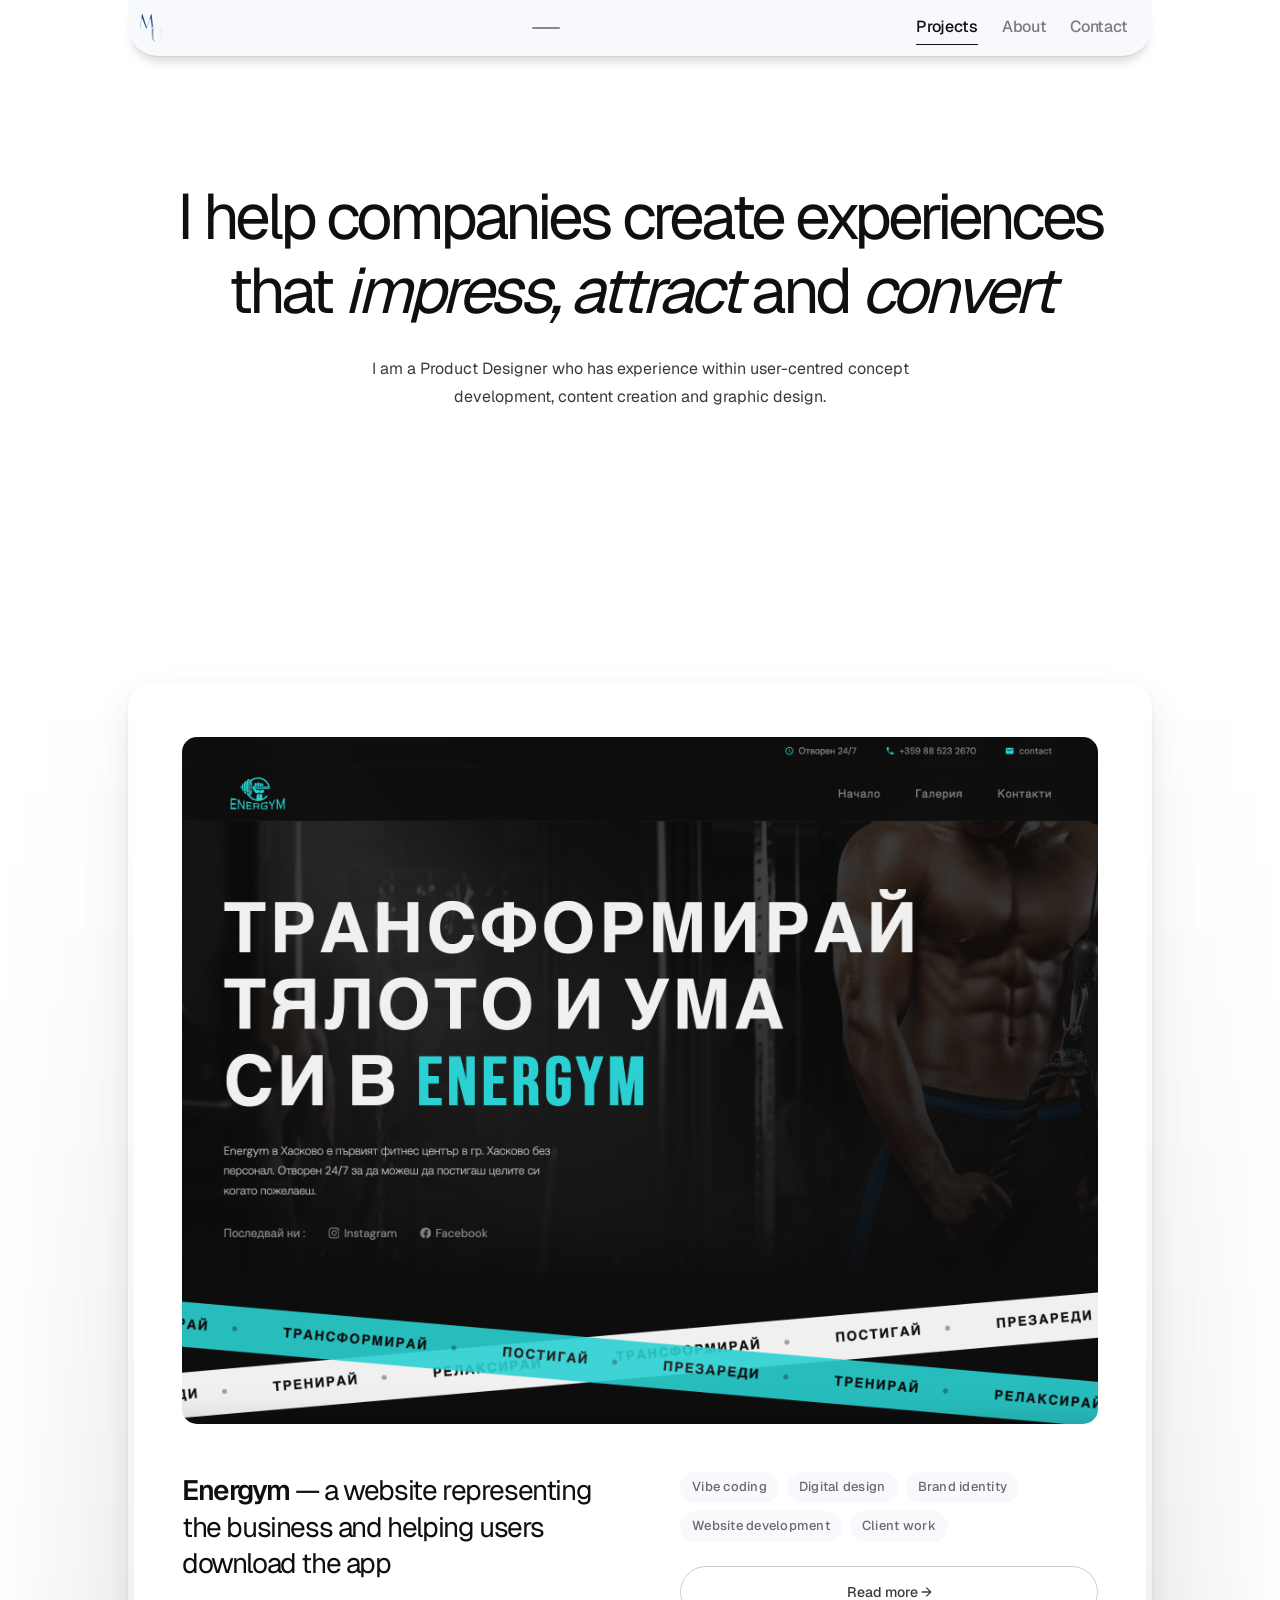
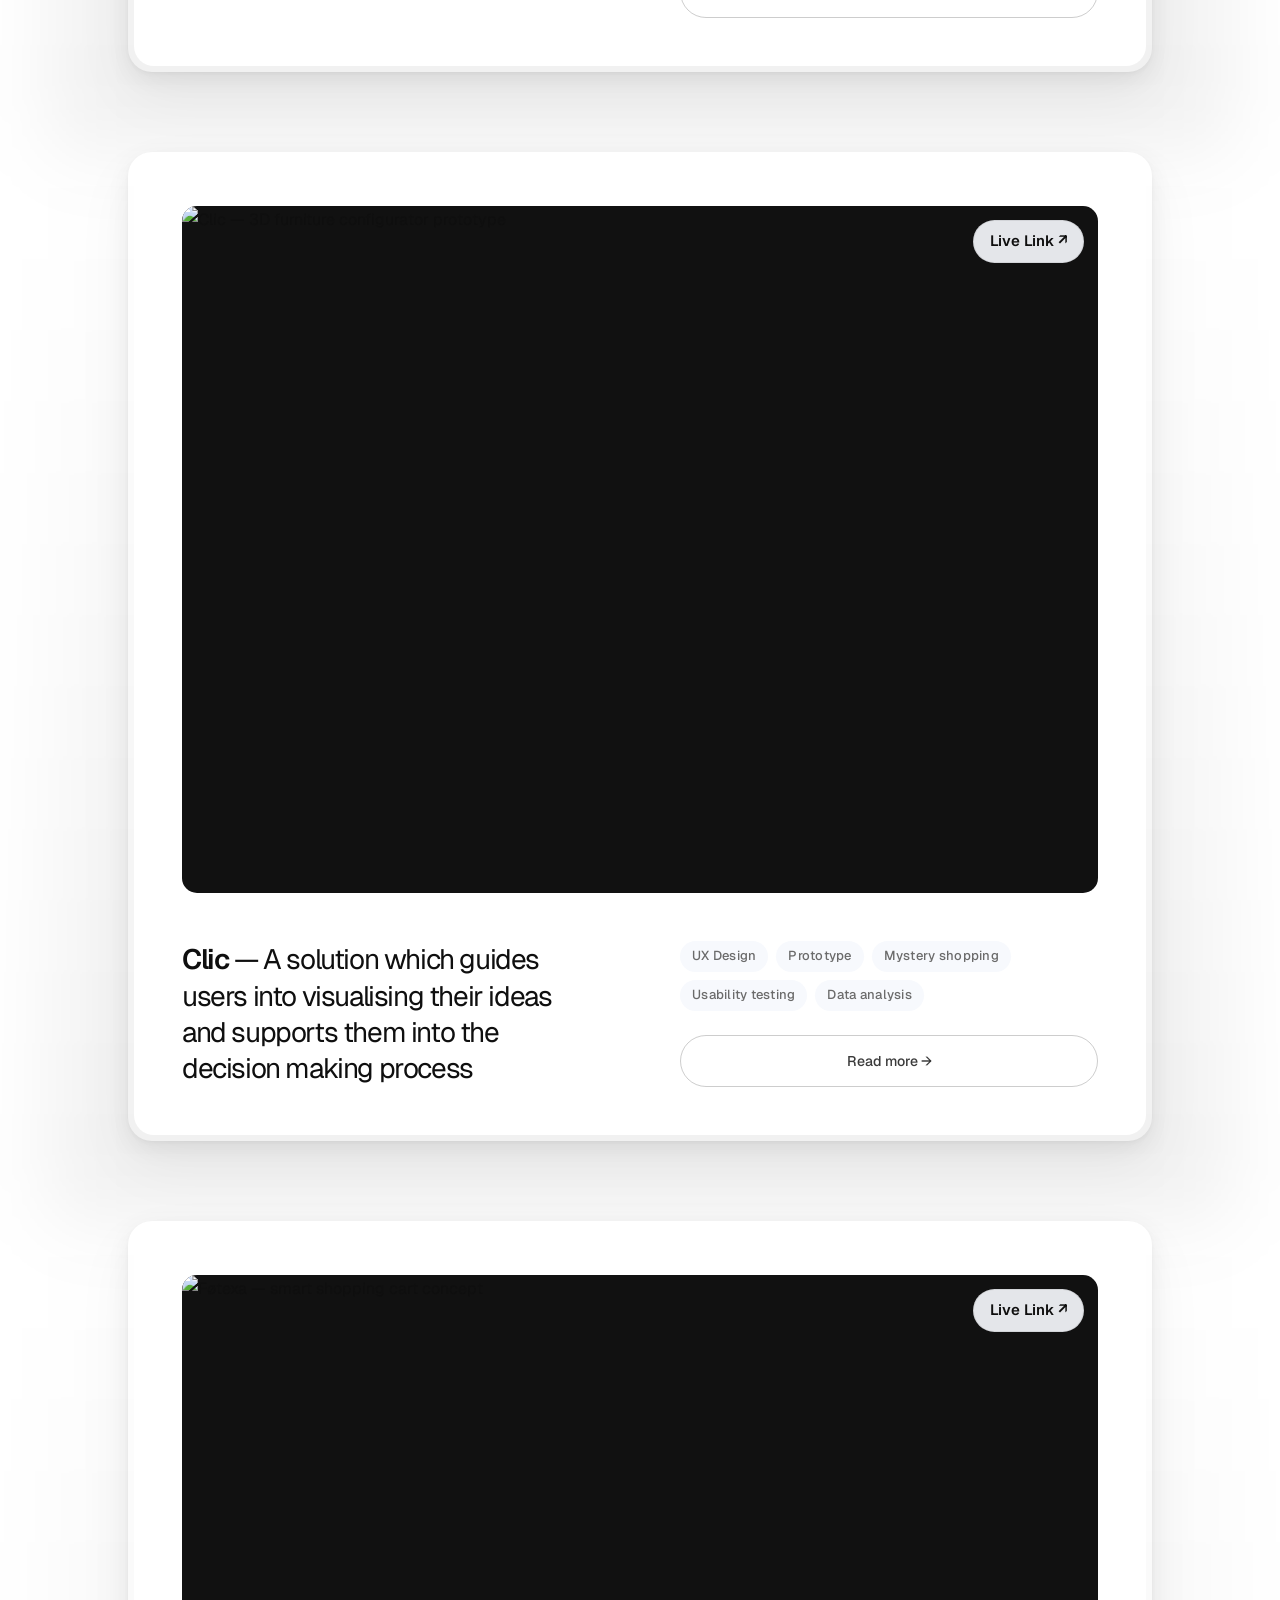
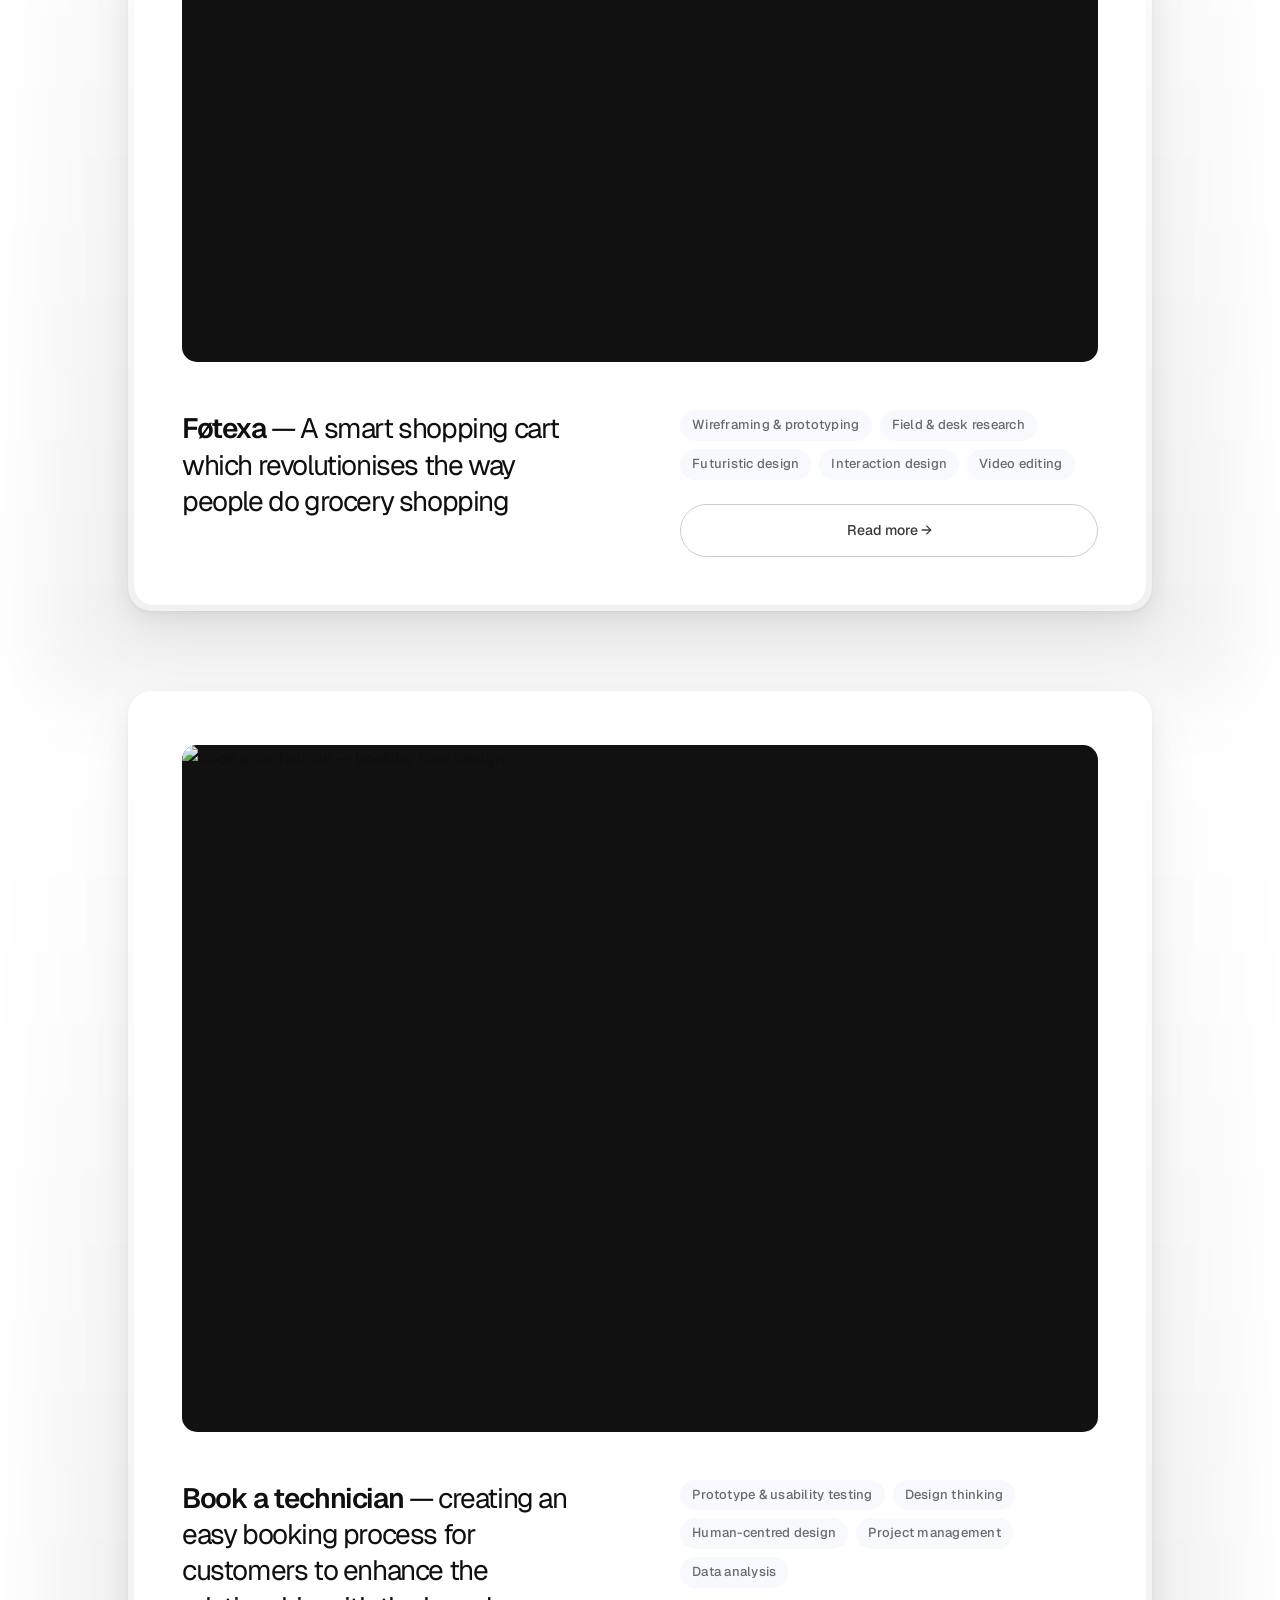
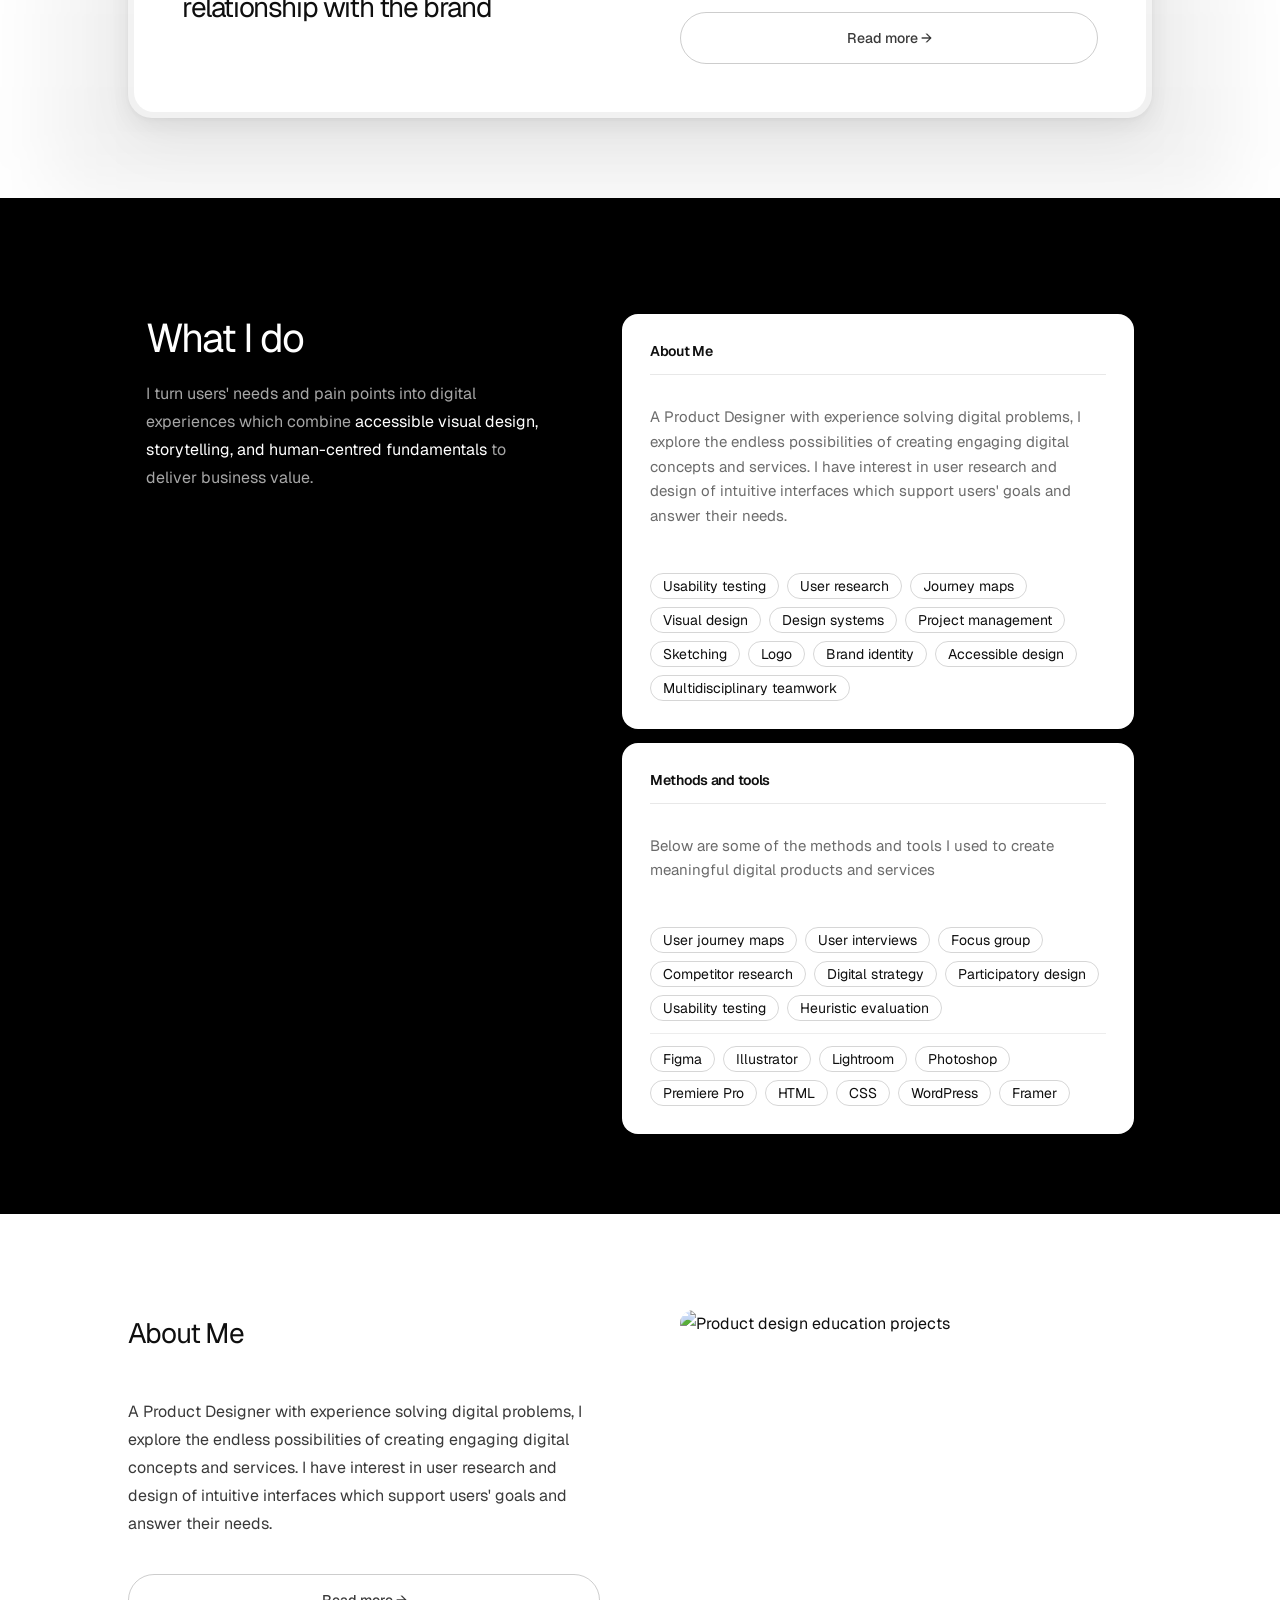
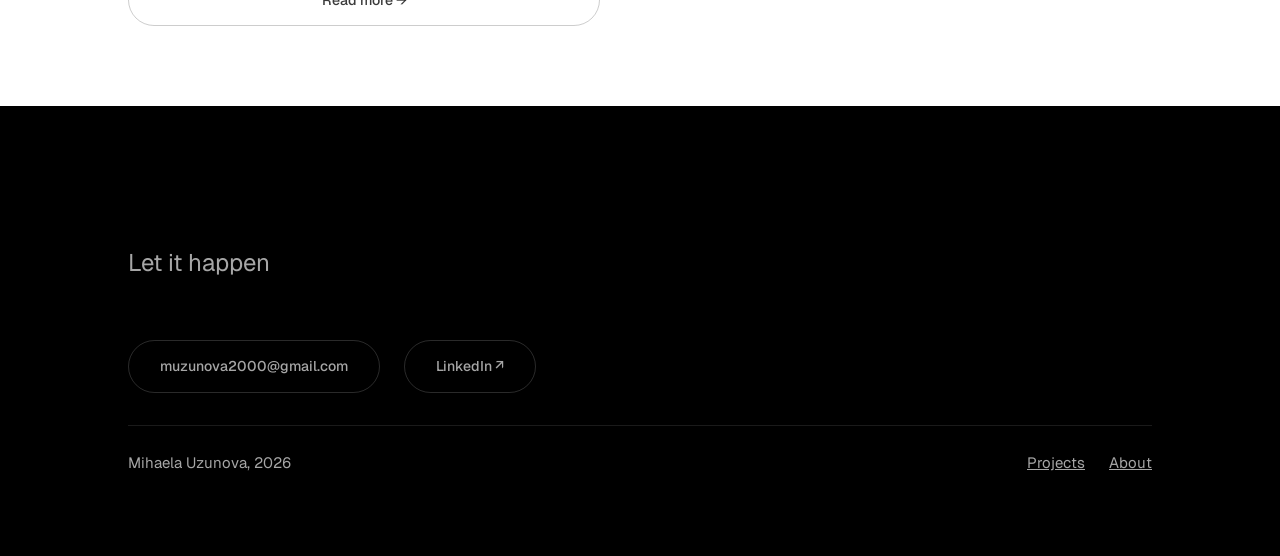
==== index.html @ 3c1d0d75 "section" ====
<!DOCTYPE html>
<html lang="en">
<head>
  <meta charset="UTF-8">
  <meta name="viewport" content="width=device-width, initial-scale=1.0">
  <title>Mihaela Uzunova — Portfolio with a collection of selected work</title>
  <meta name="description" content="Product Designer specialising in user-centred experiences, content creation and graphic design.">
  <link rel="preconnect" href="https://fonts.googleapis.com">
  <link href="https://fonts.googleapis.com/css2?family=Geist:wght@300;400;500;600;700&display=swap" rel="stylesheet">
  <link rel="stylesheet" href="style.css">
</head>
<body>

<!-- ══ NAVIGATION ══════════════════════════════════════════════════
     Structure: Logo | [Center: expanding scroll line] | Links
     The .nav__scroll-line width is driven by scroll position in main.js.
     Corner tabs (.nav__tab) replicate Framer's masked shadow shapes.
 ══════════════════════════════════════════════════════════════ -->
<div class="nav" role="navigation" aria-label="Main navigation">
  <div class="nav__pill">

    <!-- Logo — black circle with MU mark -->
    <a href="index.html" class="nav__logo" aria-label="Mihaela Uzunova — go to homepage">
      <img src="icons/Logo-MU.svg" alt="Mihaela Uzunova" height="32" width="auto">
    </a>

    <!-- Centre — expanding scroll progress line -->
    <div class="nav__center" aria-hidden="true">
      <div class="nav__scroll-line"></div>
    </div>

    <!-- Desktop links -->
    <nav class="nav__links" aria-label="Page links">
      <a href="index.html" class="nav__link nav__link--active">Projects</a>
      <a href="about.html" class="nav__link">About</a>
      <a href="#footer" class="nav__link">Contact</a>
    </nav>

    <!-- Hamburger (mobile only) -->
    <button class="nav__ham" id="navHam"
            aria-label="Toggle navigation" aria-expanded="false" aria-controls="navDrawer">
      <span class="nav__ham-line"></span>
      <span class="nav__ham-line"></span>
      <span class="nav__ham-line"></span>
    </button>

    <!-- Corner tab decorations (extend pill shadow outward) -->
    <div class="nav__tab nav__tab--left"  aria-hidden="true"></div>
    <div class="nav__tab nav__tab--right" aria-hidden="true"></div>

  </div>
</div>

<!-- Mobile navigation drawer -->
<div class="nav__drawer" id="navDrawer" role="menu" aria-label="Mobile navigation">
  <a href="index.html" class="nav__drawer-link nav__drawer-link--active" role="menuitem">Projects</a>
  <a href="about.html" class="nav__drawer-link" role="menuitem">About</a>
  <a href="#footer" class="nav__drawer-link" role="menuitem">Contact</a>

</div>

<!-- ══ PAGE ════════════════════════════════════════════════ -->
<main class="page">

  <!-- ── HERO ────────────────────────────────────────────── -->
  <section class="panel panel" aria-label="Hero">
    <div class="panel__inner hero">

      <div class="hero__text-group">
        <!-- H1: each word is .hero__word for stagger animation -->
        <h1 class="hero__heading" aria-label="I help companies create experiences that impress, attract and convert">
          <span class="hero__word">I</span>&#32;<span class="hero__word">help</span>&#32;<span class="hero__word">companies</span>&#32;<span class="hero__word">create</span>&#32;<span class="hero__word">experiences</span>&#32;<span class="hero__word">that</span>&#32;<span class="hero__word"><em>impress,</em></span>&#32;<span class="hero__word"><em>attract</em></span>&#32;<span class="hero__word">and</span>&#32;<span class="hero__word"><em>convert</em></span>
        </h1>
        <p class="hero__subheading">
          I am a Product Designer who has experience within user-centred concept development, content creation and graphic design.
        </p>
      </div>
    </div>
  </section>

  <!-- ── PROJECTS PANEL ───────────────────────────────────── -->
  <!-- White section rounding at bottom, padded 120px sides + 180px bottom -->
  <section class="panel panel--round-bottom projects-panel" aria-label="Selected Work">
  <div class="panel__inner">
        <div class="projects-title">
        <span class="project-entry__eyebrow">— Related projects</span>
        </div>

   <!-- ── PROJECT CARD: Energym ─────────────────── -->
      <div class="project-entry reveal" style="--reveal-delay: 160ms">

        <div class="project-card">
          <div class="project-card__shadow" aria-hidden="true"></div>
          <div class="project-card__inner">

            <div class="project-card__image-wrap">
              <a href="project-energym.html" class="project-card__image-link" aria-label="View Energym case study">
                <img class="project-card__image"
                     src="photos/Energym-hero-image.png"
                     data-fallback="photos/Energym-hero-image"
                     alt="Energym — experimental design project"
                     loading="lazy">
              </a>
            </div>

            <div class="project-card__info">
              <div class="project-card__title-col">
                <h2 class="project-card__title">
                  <strong>Energym</strong> — a website representing the business and helping users download the app
                </h2>
              </div>

              <div class="project-card__meta-col">
              <div class="info-card-tags">
                <span class="info-tag">Vibe coding</span>
                <span class="info-tag">Digital design</span>
                <span class="info-tag">Brand identity</span>
                <span class="info-tag">Website development</span>
                <span class="info-tag">Client work</span>
              </div>
                <a href="project-energym.html" class="btn btn--outline-dark" style="margin-top: 8px;">Read more →</a>
              </div>
            </div>

          </div>
        </div>
      </div><!-- /.project-entry Energym -->
          

      <!-- ── PROJECT CARD: CLIC ───────────────────────────── -->
      <div class="project-entry reveal" style="--reveal-delay: 160ms">

        <div class="project-card">
          <div class="project-card__shadow" aria-hidden="true"></div>
          <div class="project-card__inner">

            <!-- Full-width 4:3 image -->
            <div class="project-card__image-wrap">
              <a href="project-clic.html" class="project-card__image-link" aria-label="View Clic case study">
                <img class="project-card__image"
                     src="assets/images/project-clic-thumb.svg"
                     data-fallback="https://framerusercontent.com/images/dTWqrLY4Br1bdxAOUjs8K1aw.png"
                     alt="Clic — 3D furniture configurator prototype"
                     loading="lazy">
              </a>
              <a class="project-card__live-badge"
                 href="https://www.figma.com/proto/n9FEQ5w3UHpovMJNzANUa2/CLIC---project-2?node-id=383-9312&scaling=contain&page-id=0%3A1&starting-point-node-id=383%3A9312"
                 target="_blank" rel="noopener noreferrer"
                 aria-label="Live prototype link (opens in new tab)">
                Live Link ↗
              </a>
            </div>

            <!-- Info row: sticky title left, meta right -->
          <div class="project-card__info">
              <div class="project-card__title-col">
                <h2 class="project-card__title">
                  <strong>Clic</strong> — A solution which guides users into visualising their ideas and supports them into the decision making process
                </h2>
              </div>
            <div class="project-card__meta-col">
              <div class="info-card-tags">
                <span class="info-tag">UX Design</span>
                <span class="info-tag">Prototype</span>
                <span class="info-tag">Mystery shopping</span>
                <span class="info-tag">Usability testing</span>
                <span class="info-tag">Data analysis</span>
              </div>
                <a href="project-clic.html" class="btn btn--outline-dark" style="margin-top: 8px;">Read more →</a>
            </div>
          </div>

          </div><!-- /.project-card__inner -->
        </div><!-- /.project-card -->
      </div><!-- /.project-entry Clic -->

      <!-- ── PROJECT CARD: FØTEXA ──────────────────────────── -->
      <div class="project-entry reveal" style="--reveal-delay: 80ms">

        <div class="project-card">
          <div class="project-card__shadow" aria-hidden="true"></div>
          <div class="project-card__inner">

            <div class="project-card__image-wrap">
              <a href="project-futureux.html" class="project-card__image-link" aria-label="View Føtexa case study">
                <img class="project-card__image"
                     src="assets/images/project-fotexa-thumb.svg"
                     data-fallback="https://framerusercontent.com/images/kbbkXfD233alHyseom8bFwj7PB0.png"
                     alt="Føtexa — smart shopping cart concept"
                     loading="lazy">
              </a>
              <a class="project-card__live-badge"
                 href="https://www.figma.com/proto/Sz2V5uYvwkzyIENmwireK7/Grundfos?node-id=225%3A9245&scaling=scale-down&starting-point-node-id=225%3A9245"
                 target="_blank" rel="noopener noreferrer">
                Live Link ↗
              </a>
            </div>

            <div class="project-card__info">
              <div class="project-card__title-col">
                <h2 class="project-card__title">
                  <strong>Føtexa</strong> — A smart shopping cart which revolutionises the way people do grocery shopping
                </h2>
              </div>
            <div class="project-card__meta-col">
              <div class="info-card-tags">
                <span class="info-tag">Wireframing & prototyping</span>
                <span class="info-tag">Field & desk research</span>
                <span class="info-tag">Futuristic design</span>
                <span class="info-tag">Interaction design</span>
                <span class="info-tag">Video editing</span>
              </div>
                <a href="project-futureux.html" class="btn btn--outline-dark" style="margin-top: 8px;">Read more →</a>
            </div>
            </div>

              </div>
           </div>
        </div> <!-- /.project-entry Føtexa -->

      <!-- ── PROJECT CARD: BOOK A TECHNICIAN ───────────────── -->
      <div class="project-entry reveal" style="--reveal-delay: 120ms">

        <div class="project-card">
          <div class="project-card__shadow" aria-hidden="true"></div>
          <div class="project-card__inner">

            <div class="project-card__image-wrap">
              <a href="project-book-technician.html" class="project-card__image-link" aria-label="View Book a Technician case study">
                <img class="project-card__image"
                     src="assets/images/project-book-technician-thumb.svg"
                     data-fallback="https://framerusercontent.com/images/NDYQ9pjAjBEgIitewU9suz3Yts.png"
                     alt="Book a Technician — booking flow design"
                     loading="lazy">
              </a>
            </div>

            <div class="project-card__info">
              <div class="project-card__title-col">
                <h2 class="project-card__title">
                  <strong>Book a technician</strong> — creating an easy booking process for customers to enhance the relationship with the brand
                </h2>
              </div>
             <div class="project-card__meta-col">
              <div class="info-card-tags">
                <span class="info-tag">Prototype & usability testing</span>
                <span class="info-tag">Design thinking</span>
                <span class="info-tag">Human-centred design</span>
                <span class="info-tag">Project management</span>
                <span class="info-tag">Data analysis</span>
              </div>
                <a href="project-grundfos.html" class="btn btn--outline-dark" style="margin-top: 8px;">Read more →</a>
              </div>
            </div>

            </div>
          </div>
        </div><!-- /.project-entry Book a Technician -->
      </div>
    </div>

    </div><!-- /.panel__inner -->
  </section><!-- /.projects-panel -->


  <!-- ── GAP ──────────────────────────────────────────────── -->

  <div class="panel-gap" aria-hidden="true"></div>

<!-- ── WHAT I DO ─────────────────────────────────────────────────── -->
<section class="what-i-do reveal" id="services" aria-label="What I do — skills, methods and tools">
    <div class="what-i-do__cta">
      <!-- Main heading — H2, white -->
      <h2 class="what-i-do__cta-heading">
        What I do
      </h2>

      <!-- Supporting paragraph -->
      <div class="what-i-do__cta-body">
        <p>I turn users' needs and pain points into digital experiences which combine <span style ="color:white;">accessible visual design, storytelling, and human-centred fundamentals</span> to deliver business value.</p>
      </div>

    </div>


    <!-- ═══════════════════════════════════
         RIGHT — two stacked white cards
    ════════════════════════════════════ -->
    <div class="what-i-do__cards">

      <!-- ─── Card 1: About Me + skill tags ─────────────────── -->
      <section class="what-i-do__card" aria-label="About Me and skills">

        <!-- Header: title + divider -->
        <div class="what-i-do__card-header">
          <h3 class="what-i-do__card-title">About Me</h3>
          <hr class="what-i-do__card-divider">
        </div>

        <!-- Body text -->
        <p class="what-i-do__card-body">
          A Product Designer with experience solving digital problems,
          I explore the endless possibilities of creating engaging
          digital concepts and services. I have interest in user
          research and design of intuitive interfaces which support
          users' goals and answer their needs.
        </p>

        <!-- Skill tags — one per item, wrap naturally -->
      <div class="what-i-do__tag-group" aria-label="Skills">
          <span class="what-i-do__tag">Usability testing</span>
          <span class="what-i-do__tag">User research</span>
          <span class="what-i-do__tag">Journey maps</span>
          <span class="what-i-do__tag">Visual design</span>
          <span class="what-i-do__tag">Design systems</span>
          <span class="what-i-do__tag">Project management</span>
          <span class="what-i-do__tag">Sketching</span>
          <span class="what-i-do__tag">Logo</span>
          <span class="what-i-do__tag">Brand identity</span>
          <span class="what-i-do__tag">Accessible design</span>
          <span class="what-i-do__tag">Multidisciplinary teamwork</span>
        </div>

      </section>

      
      <section class="what-i-do__card" aria-label="Methods and tools">
        <!-- Header: title + divider -->
        <div class="what-i-do__card-header">
          <h3 class="what-i-do__card-title">Methods and tools</h3>
          <hr class="what-i-do__card-divider">
        </div>

        <!-- Body text -->
        <p class="what-i-do__card-body">
          Below are some of the methods and tools I used to create
          meaningful digital products and services
        </p>

        <!-- Method tags -->
        <div class="what-i-do__tag-group" aria-label="Methods">
          <span class="what-i-do__tag">User journey maps</span>
          <span class="what-i-do__tag">User interviews</span>
          <span class="what-i-do__tag">Focus group</span>
          <span class="what-i-do__tag">Competitor research</span>
          <span class="what-i-do__tag">Digital strategy</span>
          <span class="what-i-do__tag">Participatory design</span>
          <span class="what-i-do__tag">Usability testing</span>
          <span class="what-i-do__tag">Heuristic evaluation</span>
        </div>


        <!-- Tool tags — separated visually by a small gap -->
        <div class="what-i-do__tag-group" aria-label="Tools"
             style="margin-top: 12px; padding-top: 12px;
                    border-top: 1px solid rgba(0,0,0,.07);">
          
          <span class="what-i-do__tag">Figma</span>
          <span class="what-i-do__tag">Illustrator</span>
          <span class="what-i-do__tag">Lightroom</span>
          <span class="what-i-do__tag">Photoshop</span>
          <span class="what-i-do__tag">Premiere Pro</span>
          <span class="what-i-do__tag">HTML</span>
          <span class="what-i-do__tag">CSS</span>
          <span class="what-i-do__tag">WordPress</span>
          <span class="what-i-do__tag">Framer</span>

      </div>
      </section><!-- /.what-i-do__card Methods -->

    </div><!-- /.what-i-do__cards -->
    
</section><!-- /.what-i-do -->
  
<div class="panel-gap-white" aria-hidden="true"></div>

<!-- ── ABOUT TEASER PANEL ───────────────────────────────── -->
  <section class="panel panel--round-all content-panel reveal" aria-label="About teaser">
    <div class="panel__inner">
      <div class="two-col">
        <div class="two-col__sticky">
          <h2 class="text-h3">About Me</h2>
          <p class="text-body" style="margin-top: 12px;">
            A Product Designer with experience solving digital problems, I explore the endless possibilities of creating engaging digital concepts and services. I have interest in user research and design of intuitive interfaces which support users' goals and answer their needs.
          </p>
          <a href="about.html" class="btn btn--outline-dark" style="margin-top: 8px;">Read more →</a>
        </div>
        <div class="two-col__scroll">
          <img src="assets/images/about-education-projects.svg"
               data-fallback="https://framerusercontent.com/images/8AeSG3EFLdiTEGOoKFUkaVAniys.png"
               alt="Product design education projects"
               loading="lazy"
               style="width:100%;border-radius:14px;">
        </div>
      </div>
    </div>
  </section>

  <!-- ── GAP ──────────────────────────────────────────────── -->
  <div class="panel-gap" aria-hidden="true"></div>


  <!-- ── FOOTER ───────────────────────────────────────────── -->
 <footer class="footer" aria-label="Footer" id="footer">
    <div class="footer__inner reveal">
      <div class="footer-mail">
        <p class="footer__cta-label">Let it happen</p>
      </div>
      <div class="footer__secondary-links">
        <a href="mailto:muzunova2000@gmail.com" class="btn btn--outline-">muzunova2000@gmail.com</a>
        <a href="https://www.linkedin.com/in/mihaela-uzunova" target="_blank" rel="noopener noreferrer" class="btn btn--outline-dark">LinkedIn ↗</a>
      </div>
      <div class="footer__bottom">
        <span class="footer__copyright">Mihaela Uzunova, 2026</span>
        <nav class="footer__nav" aria-label="Footer navigation">
          <a href="index.html" class="footer__nav-link">Projects</a>
          <a href="about.html" class="footer__nav-link">About</a>
        </nav>
      </div>
    </div>
  </footer>

</main>

<script src="main.js"></script>
</body>
</html>
---- style.css ----
/* ================================================================
   PORTFOLIO — style.css
   Mihaela Uzunova Portfolio
   ================================================================
   Table of Contents:
   1.  Design Tokens & Fluid Type Scale
   2.  Reset & Base
   3.  Navigation
   4.  Page Layout Shell
   5.  Hero Section
   6.  Project Cards
   7.  White Content Panels & Two-column Layout
   8.  Skills List & Tags
   9.  Buttons
   10. Collaborate Section
   11. Footer
   12. About Page — Passion, Testimonial Carousel, Experience
   13. Freelance Grid
   14. Hobbies
   15. Case Study Page
   16. Lightbox
   17. Scroll Reveal
   18. Responsive — Tablet  (810–1169 px)
   19. Responsive — Mobile  (≤ 809 px)
   20. Reduced Motion
================================================================ */

/* ── 1. DESIGN TOKENS & FLUID TYPE SCALE ──────────────────── */
:root {
  /* ─ Colors ─────────────────────────────────────────────── */
  --color-black:        #000000;
  --color-white:        #ffffff;
  --color-surface:      #f7f7f7;
  --color-nav-pill:     #f7f9fd;

  /* On-light text — WCAG AA contrast (4.5:1 minimum) */
  --color-text-primary: #0f0f0f;          /* 19.6:1  — headings */
  --color-text-body:    #3a3a3a;          /* 10.7:1  — body copy */
  --color-text-muted:   #6b6b6b;          /* 5.74:1  — captions, labels */
  --color-text-subtle:  rgba(15,15,15,.45); /* decorative only */

  /* On-dark text — contrast enforced against #000 bg */
  --color-dark-primary:  #ffffff;          /* 21:1 */
  --color-dark-body:     rgba(255,255,255,.88); /* 17.5:1 — body on black */
  --color-dark-muted:    rgba(255,255,255,.65); /* 10.9:1 — muted on black */
  --color-dark-subtle:   rgba(255,255,255,.40); /* decorative only */

  --color-border:        rgba(15,15,15,.10);
  --color-accent-blue:   #215182;
  --color-accent-light:  #acc8e5;

  /* ─ Shadows ─────────────────────────────────────────────── */
  --shadow-nav:
    0 .602px  .602px  -1.25px rgba(0,0,0,.36),
    0 2.289px 2.289px -2.5px  rgba(0,0,0,.32),
    0 10px    10px    -3.75px rgba(0,0,0,.13);
  --shadow-card:
    0 2px  4px  rgba(0,0,0,.04),
    0 8px  24px rgba(0,0,0,.06),
    0 24px 60px rgba(0,0,0,.05);

  /* ─ Typography ──────────────────────────────────────────── */
  --font: 'Geist', -apple-system, BlinkMacSystemFont, 'Segoe UI', sans-serif;

  /*  Fluid scale: clamp(min, preferred-vw, max)
      Desktop  Tablet   Mobile
      ────────────────────────── */
  --fs-h1:    clamp(40px, 5.5vw,  64px);   /* 40 → 64 */
  --fs-h2:    clamp(28px, 3.5vw,  40px);   /* 28 → 40 */
  --fs-h3:    clamp(22px, 2.5vw,  28px);   /* 22 → 28 */
  --fs-h4:    clamp(20px, 2vw,    24px);   /* 20 → 24 */
  --fs-body:  clamp(16px, 1.2vw,  18px);   /* 16 → 18  ← minimum 16px */
  --fs-label: clamp(14px, 1.1vw,  16px);   /* 14 → 16 */
  --fs-small: clamp(15px, 1vw,    17px);   /* 13 → 14 */
  --fs-nav:   16px;                        /* fixed, always readable */

  --lh-heading: 1.15;
  --lh-subhead: 1.3;
  --lh-body:    1.75;

  /* ─ Spacing ─────────────────────────────────────────────── */
  --space-px:        clamp(24px, 8vw, 120px); /* horizontal page padding */
  --space-hero-top:  180px;
  --space-section-y: 80px;
  --space-card-pad:  48px;
  --space-col-gap:   80px;
  --space-mobile-px: 24px; /* hard rule: 24px on mobile sides */

  /* ─ Radii ────────────────────────────────────────────────── */
  --r-pill:   244px;
  --r-nav:    30px;
  --r-panel:  24px;
  --r-card:   20px;
  --r-img:    16px;
  --r-thumb:  12px;

  /* ─ Motion ───────────────────────────────────────────────── */
  --ease-out:   cubic-bezier(.22, 1, .36, 1);
  --ease-inout: cubic-bezier(.65, 0, .35, 1);
  --dur-fast:  180ms;
  --dur-base:  320ms;
  --dur-slow:  600ms;
}

/* ── 2. RESET & BASE ──────────────────────────────────────── */
*, *::before, *::after { box-sizing: border-box; margin: 0; padding: 0; }
html {
  -webkit-font-smoothing: antialiased;
  -moz-osx-font-smoothing: grayscale;
  scroll-behavior: smooth;
}
body {
  font-family: var(--font);
  font-size: var(--fs-body);
  line-height: var(--lh-body);
  color: var(--color-text-primary);
  background: var(--color-black);
  overflow-x: hidden;
}
img, video { display: block; max-width: 100%; height: auto; }
/* All images: 15px border-radius globally */
img {
  border-radius: 15px;
}
/* Exception: tiny icons / avatars / logos that have their own radius */
.nav__logo img,
.testimonial-slide__avatar img,
.lightbox__img,
.hobby-gallery__img {
  border-radius: inherit; /* controlled by their parent container */
}
a { color: inherit; text-decoration: none; }
ul, ol { list-style: none; }
button { font-family: inherit; border: none; background: none; cursor: pointer; }

/* ── 3. NAVIGATION ────────────────────────────────────────── */
.nav {
  position: fixed;
  inset: 0 0 auto 0;
  z-index: 200;
  display: flex;
  justify-content: center;
  pointer-events: none;
}

/* Pill */
.nav__pill {
  pointer-events: all;
  position: relative;
  background: var(--color-nav-pill);
  border-radius: 0px 0px 30px 30px;
  box-shadow: var(--shadow-nav);
  display: flex;
  align-items: center;
  width: min(100% - 32px, 1024px);
  padding: 4px 24px 4px 4px;
  overflow: visible;
}
.pill-btn:hover { transform: scale(1.02); }
.pill-btn.outline {
  color: rgba(0,0,0,.55);
  border-color: rgba(0,0,0,.14);
  background: transparent;
}

/* Logo — clickable, redirects to index */
/* Logo — transparent, bare SVG, no background circle */
.nav__logo {
  display: flex;
  align-items: center;
  justify-content: center;
  /* Use natural padding inside the pill for visual breathing room */
  padding: 10px 14px 10px 8px;
  flex-shrink: 0;
  transition: opacity var(--dur-fast) ease;
  text-decoration: none;
}
.nav__logo:hover { opacity: .65; }
.nav__logo img {
  /* Sized to sit comfortably inside the 56px-tall pill */
  width: auto;
  height: 28px;
  display: block;
}

/* Centre: expanding scroll-progress line */
.nav__center {
  flex: 1;
  min-width: 0;
  display: flex;
  align-items: center;
  justify-content: center;
  padding: 0 16px;
  pointer-events: none;
}
.nav__scroll-line {
  height: 1.5px;
  background: rgba(0,0,0,.45);
  border-radius: 1px;
  width: 28px;
  transition: width .12s linear;
  pointer-events: none;
  flex-shrink: 0;
}

/* Links */
.nav__links {
  display: flex;
  align-items: center;
  gap: 24px;
  flex-shrink: 0;
}
.nav__link {
  font-size: var(--fs-nav);
  font-weight: 500;
  letter-spacing: -.02em;
  color: rgba(0,0,0,.5);
  transition: color var(--dur-fast) ease;
  white-space: nowrap;
  position: relative;
  padding-bottom: 2px;
  text-decoration: none;
}
.nav__link:hover { color: var(--color-text-primary); }
.nav__link--active { color: var(--color-text-primary); }
.nav__link--active::after {
  content: '';
  position: absolute;
  bottom: -2px; left: 0; right: 0;
  height: 1px;
  background: var(--color-text-primary);
  border-radius: 1px;
}

/* Hamburger */
.nav__ham {
  display: none;
  flex-direction: column;
  gap: 5px;
  padding: 8px;
  margin-left: auto;
  flex-shrink: 0;
}
.nav__ham-line {
  display: block;
  width: 18px; height: 1.5px;
  background: var(--color-text-primary);
  border-radius: 1px;
  transform-origin: center;
  transition: transform .28s var(--ease-out), opacity .2s ease;
}
.nav__ham[aria-expanded="true"] .nav__ham-line:nth-child(1) {
  transform: translateY(6.5px) rotate(45deg);
}
.nav__ham[aria-expanded="true"] .nav__ham-line:nth-child(2) { opacity: 0; }
.nav__ham[aria-expanded="true"] .nav__ham-line:nth-child(3) {
  transform: translateY(-6.5px) rotate(-45deg);
}

/* Mobile drawer */
.nav__drawer {
  position: fixed;
  top: 0; left: 0; right: 0;
  z-index: 190;
  background: var(--color-nav-pill);
  display: flex;
  flex-direction: column;
  padding-top: 80px;
  border-bottom: 1px solid var(--color-border);
  transform: translateY(-110%);
  transition: transform .35s var(--ease-out);
  pointer-events: none;
}
.nav__drawer--open { transform: translateY(0); pointer-events: all; }
.nav__drawer-link {
  display: block;
  padding: 16px var(--space-mobile-px);
  font-size: var(--fs-nav);
  font-weight: 500;
  color: var(--color-text-primary);
  border-bottom: 1px solid var(--color-border);
  text-decoration: none;
}
.nav__drawer-link:hover { background: var(--color-surface); }
.nav__drawer-link--active { font-weight: 600; }

/* Corner tabs */
.nav__tab {
  position: absolute;
  top: 0;
  width: 24px; height: 24px;
  background: var(--color-nav-pill);
  pointer-events: none;
  z-index: 1;
}
.nav__tab--left {
  left: -24px;
  box-shadow: 0 1px 2px rgba(0,0,0,.5);
  -webkit-mask: url("https://framerusercontent.com/images/uwPvQIyhqKXzSdOm9l38Iy0paU.svg") 50%/cover no-repeat;
  mask: url("https://framerusercontent.com/images/uwPvQIyhqKXzSdOm9l38Iy0paU.svg") 50%/cover no-repeat;
}
.nav__tab--right {
  right: -24px;
  box-shadow: var(--shadow-nav);
  -webkit-mask: url("https://framerusercontent.com/images/8yLgvywLGYN5dpxsHxQdI1EJcAQ.svg") 0 0/cover no-repeat;
  mask: url("https://framerusercontent.com/images/8yLgvywLGYN5dpxsHxQdI1EJcAQ.svg") 0 0/cover no-repeat;
}

/* ── 4. PAGE LAYOUT SHELL ─────────────────────────────────── */
.page { background: var(--color-black); display: flex; flex-direction: column; align-items: center; min-height: 100vh; }
.panel-gap { width: 100%; height: 16px; background: var(--color-black); flex-shrink: 0; }
.panel-gap-white {width: 100%; height: 16px; background: var(--color-white); flex-shrink: 0; }
.panel {
  background: var(--color-white);
  width: 100%;
  color: var(--color-text-primary);
  display: flex;
  flex-direction: column;
  align-items: center;
  padding-left: var(--space-px);
  padding-right: var(--space-px);
  overflow: hidden;
}

.panel__inner { width: 100%; max-width: 1024px; height: fit-content;}

#panel-freelance {
  background: var(--color-black);
  width: 100%;
  color: var(--color-text-primary);
  display: flex;
  flex-direction: column;
  align-items: center;
  padding-left: var(--space-px);
  padding-right: var(--space-px);
  overflow: hidden;
}

#panel-freelance { width: 100%; max-width: 1024px; }

/* ── 5. HERO SECTION ──────────────────────────────────────── */
.hero {
  padding-top: var(--space-hero-top);
  padding-bottom: 100px;
}
.hero__text-group {
  display: flex;
  flex-direction: column;
  gap: 28px;
  width: 100%;
}
/* Fluid H1 — hierarchy rule: largest element on page */
.hero__heading {
  font-size: var(--fs-h1);
  font-weight: 400;
  letter-spacing: -.06em;
  line-height: var(--lh-heading);
  color: var(--color-text-primary);
  text-align: center;
}
.hero__word {
  display: inline-block;
  opacity: 0;
  transform: translateY(14px);
  transition: opacity .5s var(--ease-out), transform .5s var(--ease-out);
}
.hero__word.is-visible { opacity: 1; transform: translateY(0); }
.hero__subheading {
  font-size: var(--fs-body);
  line-height: var(--lh-body);
  color: var(--color-text-body);  /* proper contrast */
  text-align: center;
  max-width: 560px;
  margin: 0 auto;
  opacity: 0;
  transform: translateY(10px);
  transition: opacity .6s var(--ease-out) .4s, transform .6s var(--ease-out) .4s;
}
.hero__subheading.is-visible { opacity: 1; transform: translateY(0); }

/* ── 6. PROJECT CARDS ─────────────────────────────────────── */
.projects-title{
  display: flex;
  flex-direction: column;   
  gap: 24px;              
  align-items: stretch;
  justify-content: space-between;
  padding-bottom: 32px;
}

.projects-panel { padding-bottom: var(--space-section-y); }
.projects-panel .panel__inner {
  display: flex;
  flex-direction: column;
  gap: var(--space-section-y);
  padding-top: 60px;
}
.project-entry { position: relative; }
.project-entry__eyebrow {
  position: absolute;
  top: -40px; left: 0;
  font-size: var(--fs-h3);
  font-weight: 500;
  color: var(--color-text-muted);
  letter-spacing: .01em;
}
.project-card {
  background: var(--color-white);
  border-radius: var(--r-panel);
  padding: 6px;
  box-shadow: var(--shadow-card);
  position: relative;
  transition: transform var(--dur-base) var(--ease-out),
              box-shadow var(--dur-base) var(--ease-out);
  overflow: visible;
}
.project-card__shadow {
  position: absolute;
  inset: 0 -80px -80px;
  background: linear-gradient(180deg, transparent 0%, rgba(0,0,0,.06) 100%);
  border-radius: var(--r-panel);
  filter: blur(40px);
  z-index: 0;
  pointer-events: none;
}
.project-card:hover {
  transform: translateY(-4px);
  box-shadow: 0 4px 12px rgba(0,0,0,.06), 0 20px 48px rgba(0,0,0,.1), 0 40px 80px rgba(0,0,0,.08);
}
.project-card__inner {
  position: relative; z-index: 1;
  background: var(--color-white);
  border-radius: var(--r-card);
  padding: var(--space-card-pad);
  display: flex;
  flex-direction: column;
  gap: var(--space-card-pad);
  overflow: hidden;
}
.project-card__image-wrap {
  position: relative;
  width: 100%;
  aspect-ratio: 4/3;
  border-radius: 15px;        /* 15px per design rule */
  overflow: hidden;
  background: #111;
}
.project-card__image-link { display: block; width: 100%; height: 100%; }
.project-card__image {
  width: 100%; height: 100%;
  object-fit: cover;
  object-position: center;    /* always show centre of photo */
  display: block;
  border-radius: 0;           /* parent clips via overflow:hidden */
  transition: transform .6s var(--ease-out);
}
.project-card:hover .project-card__image { transform: scale(1.03); }
.project-card__live-badge {
  position: absolute;
  top: 14px; right: 14px;
  background: rgba(247,249,253,.92);
  backdrop-filter: blur(8px);
  color: var(--color-text-primary);
  font-size: var(--fs-small);
  font-weight: 600;
  padding: 7px 16px;
  border-radius: var(--r-pill);
  border: 1.5px solid rgba(0,0,0,.08);
  transition: background var(--dur-fast) ease, color var(--dur-fast) ease, transform .2s;
  z-index: 2;
}

.project-card__live-badge:hover {
  background: var(--color-black);
  color: var(--color-white);
  transform: scale(1.03);
}
.project-card__info {
  display: flex;
  flex-direction: row;
  align-items: flex-start;
  gap: var(--space-col-gap);
}
.project-card__title-col {
  flex: 1 0 0; min-width: 0;
  position: sticky; top: 180px;
}
/* H2 inside card — clear hierarchy below H1 */
.project-card__title {
  font-size: var(--fs-h3);
  font-weight: 400;
  letter-spacing: -.05em;
  line-height: var(--lh-subhead);
  color: var(--color-text-primary);
}
.project-card__title strong { font-weight: 600; }
.project-card__meta-col {
  flex: 1 0 0; min-width: 0;
  display: flex; flex-direction: column; gap: 16px;
}
.project-card__meta-row {
  display: flex; align-items: center; gap: 12px;
  text-decoration: none; color: var(--color-text-primary);
}
.project-card__meta-icon {
  width: 24px; height: 24px; flex-shrink: 0;
  display: flex; align-items: center; justify-content: center;
  border-radius: 6px; background: var(--color-surface);
}
.project-card__meta-icon svg { width: 14px; height: 14px; }
.project-card__meta-label {
  font-size: var(--fs-body);
  color: var(--color-text-body);  /* readable on white */
  line-height: var(--lh-body);
  transition: color var(--dur-fast) ease;
}
.project-card__meta-row:hover .project-card__meta-label { color: var(--color-text-primary); }
.project-card__meta-divider { height: 1px; background: var(--color-border); width: 100%; }

/* Project description main page cards*/
.info-card-tags { display: flex; flex-wrap: wrap; gap: 8px; }
.info-tag {
  font-size: 13px;
  font-weight: 500;
  letter-spacing: .02em;
  color: var(--color-text-muted);
  background: var(--color-nav-pill);
  border-radius: 244px;
  padding: 4px 12px;
  white-space: nowrap;
}

/* ── 7. WHITE PANELS & TWO-COLUMN ─────────────────────────── */
.content-panel {
  padding-top: var(--space-section-y);
  padding-bottom: var(--space-section-y);
}
.two-col {
  display: flex;
  flex-direction: row;
  gap: var(--space-col-gap);
  width: 100%;
}
.two-col__sticky {
  flex: 1 0 0; min-width: 0;
  position: sticky; top: 180px;
  display: flex; flex-direction: column; gap: 28px;
}
.two-col__scroll { flex: 1 0 0; min-width: 0; display: flex; flex-direction: column; gap: 28px; }
.collab-section {
  width: 100%;
  padding: 120px var(--space-px);
  display: flex; justify-content: center;
}
.collab-section__inner {
  width: 100%; max-width: 1024px;
  gap: var(--space-col-gap);
}
.collab-section__copy { flex: 1 0 0; min-width: 0; }
.collab-section__action { flex-shrink: 0; padding-top: 4px; }

/* ================================================================
   8. WHAT I DO SECTION
   ================================================================
   Layout: black background, two-column
   ┌─────────────────────┬──────────────────────────────────────┐
   │  LEFT (sticky)      │  RIGHT (two stacked white cards)    │
   │                     │                                     │
   │  eyebrow label      │  ┌──────────────────────────────┐   │
   │                     │  │ services-card (About Me)     │   │
   │  h2 heading         │  │  title ── divider ── text    │   │
   │                     │  │  skill tags (bordered pills) │   │
   │  body text          │  └──────────────────────────────┘   │
   │                     │  ┌──────────────────────────────┐   │
   │  action buttons     │  │ services-card (Methods)      │   │
   │                     │  │  title ── divider ── text    │   │
   │                     │  │  method/tool tags            │   │
   │                     │  └──────────────────────────────┘   │
   └─────────────────────┴──────────────────────────────────────┘

   BEM class map:
     .what-i-do                 outer section, full-width, black bg
     .what-i-do__inner          max-width 1024px flex row wrapper
     .what-i-do__left           left sticky column (collab content)
     .what-i-do__left-eyebrow   small "← Services and Skills →" label
     .what-i-do__left-title     h2 headline
     .what-i-do__left-body      description paragraph
     .what-i-do__left-actions   flex column of CTA buttons
     .what-i-do__cards          right column, flex column of cards
     .services-card             individual white rounded card
     .services-card__title      card h3 heading
     .services-card__divider    thin horizontal rule
     .services-card__body       card description paragraph
     .services-card__tags       flex-wrap tag cloud
     .services-card__tag        single bordered pill tag
================================================================ */

/* ── Outer section ──────────────────────────────────────────── */

.what-i-do {
  width: 100%;
  max-width: 1024px;
  background: var(--color-black);
  display: flex;
  justify-content: center;
  display: flex;
  flex-direction: row;
  gap: var(--space-col-gap);
  width: 100%;
  padding-top: 100px;
  padding-bottom: 80px;
}

/* ── Inner max-width row ─────────────────────────────────────── */
.what-i-do__inner {
  width: 100%;
  max-width: 1024px;
  display: flex;
  flex-direction: row;
  gap: clamp(20px, 4vw, 40px);
  align-items: flex-start;
  justify-content: space-between;
}

/* ── LEFT COLUMN — collab content, sticky ───────────────────── */
.what-i-do__left {
  flex: 0 0 340px;              /* fixed width; cards take remaining space */
  max-width: 340px;
  position: sticky;
  top: 60px;                   /* stays visible while cards scroll past */
  display: flex;
  flex-direction: column;
  gap: 20px;
}

/* Small "← Services and Skills →" label above the heading */
.what-i-do__left-eyebrow {
  font-size: var(--fs-small);
  font-weight: 500;
  letter-spacing: 0.04em;
  color: var(--color-dark-muted);    /* rgba(255,255,255,.65) — contrast-safe */
  display: flex;
  align-items: center;
  gap: 6px;
}

/* Main heading */
.what-i-do__left-title {
  font-size: var(--fs-h2);           /* clamp(28px → 40px) */
  font-weight: 400;
  letter-spacing: -0.05em;
  line-height: var(--lh-subhead);
  color: var(--color-dark-primary);  /* #ffffff — 21:1 ratio */
}

/* Description text */
.what-i-do__left-body {
  font-size: var(--fs-body);         /* min 16px */
  line-height: var(--lh-body);
  color: var(--color-dark-body);     /* rgba(255,255,255,.88) */
}

/* CTA button group */
.what-i-do__left-actions {
  display: flex;
  flex-direction: column;
  gap: 12px;
  align-items: flex-start;
  margin-top: 8px;
}

/* ── RESPONSIVE — TABLET ────────────────────────────────────── */
@media (min-width: 810px) and (max-width: 1169px) {
  .what-i-do__left {
    flex: 0 0 260px;
    max-width: 260px;
  }
}

/* ── RESPONSIVE — MOBILE ────────────────────────────────────── */
@media (max-width: 809px) {
  .what-i-do {
    padding: 80px var(--space-mobile-px);   /* 24px sides — hard rule */
  }
  .what-i-do__inner {
    flex-direction: column;   /* stack left above cards */
    gap: 40px;
  }
  .what-i-do__left {
    position: static;         /* un-stick on mobile */
    flex: none;
    width: 100%;
    max-width: 100%;
  }
  .what-i-do__left-actions {
    flex-direction: row;      /* buttons side-by-side on mobile */
    flex-wrap: wrap;
  }
}

/* ================================================================
   WHAT I DO SECTION  —  section added to index.html
   ================================================================
   Layout: single dark-background section splits into two columns:
   ┌─────────────────────────────┬──────────────────┐
   │                             │  ┌─ About Me ──┐  │
   │   (empty / black)           │  │ title       │  │
   │                             │  │ ────────    │  │
   │                             │  │ body text   │  │
   │                             │  │ • skill tag │  │
   │                             │  └─────────────┘  │
   │                             │  ┌─ Methods ───┐  │
   │  ‹ Services and Skills ›   │  │ title       │  │
   │  Ready to collaborate?      │  │ ────────    │  │
   │  Let's connect              │  │ body text   │  │
   │  body text…                 │  │ • tool tag  │  │
   └─────────────────────────────┴──────────────────┘

   KEY TRICK:  align-items: end  on the grid —
   both columns bottom-align. Cards are tall so they reach the top;
   the short CTA text creates the natural "floats at bottom" look.
================================================================ */

/* ── LEFT — CTA text on dark background ─────────────────────── */
.what-i-do__cta {
  display: flex;
  flex-direction: column;
  gap: 18px;
  padding-bottom: 4px;   /* fine-tune baseline alignment */
  height: fit-content;
  position: sticky;
  top: 80px;
}

/* Small pill-shaped label  e.g. "‹ Services and Skills ›" */
.what-i-do__cta-label {
  display: inline-flex;
  align-items: center;
  gap: 6px;
  font-size: var(--fs-small);      /* 13–14 px */
  color: rgba(255,255,255,.45);
  border: 1px solid rgba(255,255,255,.18);
  border-radius: var(--r-pill);
  padding: 5px 14px;
  width: fit-content;
  letter-spacing: .02em;
}

/* Large heading — H2 in white */
.what-i-do__cta-heading {
  font-size: var(--fs-h2);         /* 28–40 px fluid */
  font-weight: 400;
  letter-spacing: -.05em;
  line-height: 1.2;
  color: var(--color-dark-primary);     /* #ffffff — 21:1 contrast */
}

/* Body paragraph — muted white, WCAG AA */
.what-i-do__cta-body {
  font-size: var(--fs-body);       /* min 16 px */
  color: var(--color-dark-muted);  /* rgba(255,255,255,.65) — 10.9:1 */
  line-height: var(--lh-body);
  max-width: 36ch;
}

/* ── RIGHT — stacked white cards ────────────────────────────── */
.what-i-do__cards {
  display: flex;
  flex-direction: column;
  gap: 14px;
  width: 50%;
}

/* Individual card: white, rounded, padded */
.what-i-do__card {
  background: var(--color-white);
  border-radius: 16px;
  padding: clamp(20px, 3vw, 28px);
  display: flex;
  flex-direction: column;
  gap: 0;                 /* spacing handled by margin-bottom below */
  box-shadow: 0 2px 8px rgba(0,0,0,.08), 0 8px 24px rgba(0,0,0,.04);
}

/* Card header: title + horizontal rule */
.what-i-do__card-header {
  margin-bottom: 16px;
}

/* H3 inside card — clear hierarchy */
.what-i-do__card-title {
  font-size: var(--fs-label);      /* 14–16 px */
  font-weight: 600;
  letter-spacing: -.02em;
  line-height: 1.4;
  color: var(--color-text-primary);
  margin-bottom: 12px;
}

/* Full-bleed divider line between title and body */
.what-i-do__card-divider {
  border: none;
  height: 1px;
  background: rgba(0,0,0,.09);
  margin: 0;               /* <hr> resets handled here */
}

/* Body paragraph inside card */
.what-i-do__card-body {
  font-size: var(--fs-small);      /* 13–14 px — slightly smaller inside cards */
  color: var(--color-text-muted);  /* #6b6b6b — 5.74:1 on white */
  line-height: 1.65;
  margin-top: 14px;
  margin-bottom: 20px;
}

/* Skill / tool tag group */
.what-i-do__tag-group {
  display: flex;
  flex-wrap: wrap;
  gap: 8px;
  margin-top: 24px;
}


/* Tags with white bg + thin border — matches screenshot exactly */
.what-i-do__tag {
  display: inline-block;
  font-size: 14px;
  font-weight: 400;
  color: var(--color-text-primary);
  background: transparent;
  border: 1px solid rgba(0,0,0,.16);
  border-radius: var(--r-pill);
  padding: 5px 12px;
  white-space: nowrap;
  transition: background var(--dur-fast) ease,
              color var(--dur-fast) ease,
              border-color var(--dur-fast) ease;
  cursor: default;
  line-height: 1;
}

.skills-list { display: flex; flex-direction: column; border-top: 1px solid var(--color-border); }
.skills-list__item {
  display: flex;
  align-items: center;
  gap: 10px;
  padding: 11px 0;
  border-bottom: 1px solid var(--border-7);
  font-size: clamp(14px, 1.5vw, 16px);
  color: var(--text-60);
  transition: color .2s, padding-left .2s;
}

/* ── SKILLS LIST ─────────────────────────────────────── */
.skill-list {
  display: flex;
  flex-direction: column;
  min-width: 0;
  width: 100%;
}
.skill-list li {
  display: flex;
  align-items: center;
  gap: 10px;
  padding: 11px 0;
  border-bottom: 1px solid rgba(0,0,0,.16); 
  font-size: clamp(14px, 1.5vw, 14px);
  color: var(--text-60);
  transition: color .2s, padding-left .2s;
}
.skill-list li:first-child { border-top: 1px solid rgba(0,0,0,.16); }
.skill-list li:hover { color: var(--black); padding-left: 4px; }
.skill-list li::before { content: '—'; font-size: 11px; opacity: .3; flex-shrink: 0; }



/* .skills-list__item::before { content: '—'; font-size: 13px; opacity: .35; flex-shrink: 0; }
.skills-list__item:hover { color: var(--color-text-primary); padding-left: 4px; }
.tag-group { display: flex; flex-wrap: wrap; gap: 10px; }
*/

/* ── Responsive — Tablet ─────────────────────────────────────── */
@media (min-width: 810px) and (max-width: 1169px) {
  .what-i-do__inner {
    gap: 32px;
  }
}

/* ── Responsive — Mobile ─────────────────────────────────────── */
@media (max-width: 809px) {
  .what-i-do {
    padding-left: var(--space-mobile-px);   /* 24px hard rule */
    padding-right: var(--space-mobile-px);
  }
  .what-i-do__inner {
    grid-template-columns: 1fr;   /* single column: CTA on top, cards below */
    align-items: start;
    gap: 40px;
  }

  /* On mobile CTA comes first in DOM but visually cards should
     appear first. Use order to swap without changing HTML. */
  .what-i-do__cards { order: -1; }
  .what-i-do__cta   { order:  1; }
  .what-i-do__cta-heading { font-size: clamp(24px, 7vw, 32px); }
}


/* ── WHITE SERVICE CARD ─────────────────────────────────────── */
.services-card {
  width: 100%;
  max-width: 1024px;
  background: var(--color-white);
  border-radius: 20px;
  padding: clamp(24px, 3.5vw, 36px);
  display: flex;
  flex-direction: column;
  gap: 0;
  
  /* Subtle inset shadow to lift card off black bg */
  box-shadow:
    0 1px 2px rgba(0,0,0,.04),
    0 4px 16px rgba(0,0,0,.06);
}

li {
  list-style: disc;
  margin-left: 24px;

}

/* ── 9. BUTTONS ──────────────────────────────────────────── */
.btn {
  display: inline-flex;
  align-items: center;
  justify-content: center;
  gap: 8px;
  font-family: var(--font);
  font-size: var(--fs-label);
  font-weight: 500;
  padding: 14px 32px;
  border-radius: var(--r-pill);
  cursor: pointer;
  transition: background var(--dur-base) var(--ease-out),
              color var(--dur-base) var(--ease-out),
              transform .18s ease;
  text-decoration: none;
  position: relative; border: none; background: transparent;
}
.btn::after {
  content: '';
  position: absolute; inset: 0;
  border-radius: var(--r-pill);
  border: 1.5px solid currentColor;
  opacity: .25;
  pointer-events: none;
  transition: opacity var(--dur-fast) ease;
}
.btn:hover { transform: scale(1.02); }
.btn:hover::after { opacity: .55; }
.btn--outline-dark {
  color: var(--color-text-body);
}
.btn--outline-dark:hover { background: var(--color-black); color: var(--color-white); }
.btn--outline-dark:hover::after { opacity: 0; }
.btn--outline-light { color: var(--color-dark-muted); }
.btn--outline-light:hover { background: var(--color-white); color: var(--color-text-primary); }
.btn--outline-light:hover::after { opacity: 0; }

/* ── 10. COLLABORATE ─────────────────────────────────────── */
/* Text on black — explicit accessible values */
.collab-section h2 { color: var(--color-dark-primary); }
.collab-section p  { color: var(--color-dark-body); }

/* ── 11. FOOTER ──────────────────────────────────────────── */
.footer {
  width: 100%;
  padding: 120px var(--space-px) 80px;
  display: flex; flex-direction: column; align-items: center;
}
.footer__inner { width: 100%; max-width: 1024px; display: flex; flex-direction: column; gap: 32px; }
.footer__cta-label { font-size: var(--fs-h4); color: var(--color-dark-muted);padding-bottom: 24px;}
.footer__email-link {
  font-size: clamp(28px, 4vw, 48px);
  font-weight: 400; letter-spacing: -.05em; line-height: 1.15;
  color: var(--color-dark-primary);  /* full white — contrast 21:1 */
  display: inline-block;
  transition: opacity var(--dur-fast) ease;
}
.footer__email-link:hover { opacity: .75; }
.footer__secondary-links { display: flex; gap: 24px; flex-wrap: wrap; }
.footer__secondary-links a {
  font-size: var(--fs-label);
  color: var(--color-dark-muted);  /* proper contrast on black */
  transition: color var(--dur-fast) ease;
}
.footer__secondary-links a:hover { color: var(--color-dark-primary); }
.footer__bottom {
  display: flex; justify-content: space-between; align-items: center;
  flex-wrap: wrap; gap: 12px;
  padding-top: 24px;
  border-top: 1px solid rgba(255,255,255,.10);
}
.footer__copyright { font-size: var(--fs-small); color: var(--color-dark-muted); }
.footer__nav { display: flex; gap: 24px; }
.footer__nav-link { font-size: var(--fs-small); color: var(--color-dark-muted); transition: color var(--dur-fast) ease; text-decoration: underline; }
.footer__nav-link:hover { color: var(--color-dark-primary); }

.footer-button-mail{
  padding: 8px 24px;
  align-content: center;
  background: rgba(247,249,253,.92);
  backdrop-filter: blur(8px);
  color: var(--color-text-primary);
  border-radius: var(--r-pill);
  border: 1.5px solid rgba(0,0,0,.08);
  font-weight: 600;
  transition: background var(--dur-fast) ease, color var(--dur-fast) ease, transform .2s;
  z-index: 2;
}

.footer-button-mail:hover {
  padding: 8px 24px;
  align-content: center;
  border-radius: var(--r-pill);
  border: 1.5px solid rgba(255, 255, 255, 0.08);
  background: var(--color-text-subtle);
  color: var(--color-white);
  transform: scale(1.03);
}



/* ── 12. ABOUT — PASSION, TESTIMONIAL CAROUSEL, EXPERIENCE ── */

/* Passion intro */
.passion-grid {
  flex-direction: row;
  align-items: flex-start; gap: 48px; width: 100%;
}
.passion-grid__label {
  font-size: var(--fs-small); font-weight: 600;
  color: var(--color-text-muted);
  letter-spacing: .05em; text-transform: uppercase;
  padding-top: 6px; min-width: 80px; flex-shrink: 0;
}
.passion-grid__text {
  font-size: var(--fs-h4);
  font-weight: 400; letter-spacing: -.04em; line-height: 1.7;
  color: var(--color-text-primary); flex: 1; min-width: 0;
}
.passion-grid__text strong { font-weight: 600; }
.photo-caption {
  font-size: var(--fs-small);
  color: var(--color-text-muted);
  margin-top: 10px; line-height: 1.6;
  text-align: center;
}

/* ── TESTIMONIAL CAROUSEL ──────────────────────────────────
   Layout:
   ┌──────────────────────────────────────────────────────┐
   │  ← What colleagues say →           [◀] [▶]         │
   │  ┌───────────────────────────────────────────────┐  │
   │  │  slide 1   │  slide 2   │  slide 3            │  │
   │  └───────────────────────────────────────────────┘  │
   │  ● ○ ○   dot pagination                             │
   └──────────────────────────────────────────────────────┘
   Slides animate with CSS transforms + opacity.
────────────────────────────────────────────────────────── */
.testimonial-carousel {
  width: 100%; max-width: 1024px;
  display: flex; flex-direction: column; gap: 40px;
}
.testimonial-carousel__header {
  display: flex;
  align-items: center;
  justify-content: space-between;
  flex-wrap: wrap;
  gap: 16px;
}
.testimonial-carousel__label {
  font-size: var(--fs-label);
  font-weight: 600;
  letter-spacing: .04em;
  text-transform: uppercase;
  color: var(--color-text-muted);
}
.testimonial-carousel__controls {
  display: flex; align-items: center; gap: 8px;
}
.testimonial-carousel__btn {
  width: 40px; height: 40px;
  border-radius: 50%;
  background: var(--color-surface);
  border: 1.5px solid var(--color-border);
  color: var(--color-text-primary);
  font-size: 18px;
  display: flex; align-items: center; justify-content: center;
  cursor: pointer;
  transition: background var(--dur-fast) ease,
              color var(--dur-fast) ease,
              transform .15s ease;
  flex-shrink: 0;
}
.testimonial-carousel__btn:hover {
  background: var(--color-text-primary);
  color: var(--color-white);
  transform: scale(1.05);
}
.testimonial-carousel__btn:disabled {
  opacity: .35;
  cursor: not-allowed;
  transform: none;
}
/* Viewport — clips slides */
.testimonial-carousel__viewport {
  position: relative;
  overflow: hidden;
  width: 100%;
  /* Height set by tallest slide via min-height fallback */
}
/* Track — all slides in a row */
.testimonial-carousel__track {
  display: flex;
  transition: transform .48s var(--ease-out);
  will-change: transform;
}
/* Individual slide */
.testimonial-slide {
  flex: 0 0 100%;
  width: 100%;
  display: flex;
  flex-direction: column;
  gap: 28px;
  padding: 0 4px;
  opacity: 0;
  transition: opacity .48s var(--ease-out);
  pointer-events: none;
  user-select: none;
}
.testimonial-slide.is-active {
  opacity: 1;
  pointer-events: auto;
  user-select: auto;
}
/* The quote — H3 size for hierarchy */
.testimonial-slide__quote {
  font-size: var(--fs-h4);
  font-weight: 400;
  letter-spacing: -.04em;
  line-height: 1.7;
  color: var(--color-text-primary);
  max-width: 720px;
}
/* Quotation mark decoration */
.testimonial-slide__quote::before {
  content: '"';
  font-size: 2em;
  line-height: 0;
  vertical-align: -.35em;
  margin-right: .1em;
  opacity: .15;
}
.testimonial-slide__author {
  display: flex; align-items: center; gap: 16px;
}
.testimonial-slide__avatar {
  width: 52px; height: 52px;
  border-radius: 50%;        /* keep circular */
  overflow: hidden;
  background: #e0ddd8; flex-shrink: 0;
  border: 2px solid var(--color-border);
}
.testimonial-slide__avatar img { width: 100%; height: 100%; object-fit: cover; }
.testimonial-slide__name {
  font-size: var(--fs-body);
  font-weight: 600; letter-spacing: -.02em;
  color: var(--color-text-primary); display: block;
}
.testimonial-slide__role {
  font-size: var(--fs-small);
  color: var(--color-text-muted); display: block; margin-top: 2px;
}
/* Dot pagination */
.testimonial-carousel__dots {
  display: flex; gap: 8px; align-items: center;
}
.testimonial-carousel__dot {
  width: 8px; height: 8px;
  border-radius: 50%;
  background: var(--color-border);
  border: none; padding: 0; cursor: pointer;
  transition: background var(--dur-fast) ease,
              transform var(--dur-fast) ease,
              width .25s ease;
}
.testimonial-carousel__dot:hover { background: var(--color-text-muted); }
.testimonial-carousel__dot.is-active {
  background: var(--color-text-primary);
  width: 24px;
  border-radius: 4px;
}

/* Experience timeline */
.experience-list { display: flex; flex-direction: column; border-top: 1px solid var(--color-border); }
.experience-item {
  display: flex; justify-content: space-between;
  align-items: flex-start; flex-wrap: wrap; gap: 8px;
  padding: 18px 0;
  border-bottom: 1px solid var(--color-border);
  transition: var(--dur-fast) ease;
}
.experience-item:hover { padding-left: 4px; }
.experience-item__role {
  font-size: var(--fs-body); font-weight: 700;
  letter-spacing: -.02em; color: var(--color-text-primary); display: block;
}
.experience-item__company {
  font-size: var(--fs-small); color: var(--color-text-muted); display: block; margin-top: 3px;
}
.experience-item__year { font-size: var(--fs-small); color: var(--color-text-muted); white-space: nowrap; }

/* ── 13. FREELANCE GRID ──────────────────────────────────── */
/* Section heading — H2 size, establishes hierarchy */
.freelance-section-heading {
  font-size: var(--fs-h2);
  font-weight: 400;
  letter-spacing: -.04em;
  line-height: var(--lh-subhead);
  color: var(--color-white);
  margin-bottom: clamp(24px, 4vw, 40px);
}
.freelance-grid {
  display: grid;
  grid-template-columns: repeat(3, 1fr);
  gap: clamp(48px, 2vw, 28px);
  width: 100%;
}
.freelance-item { display: flex; flex-direction: column; gap: 8px; }
.freelance-item__thumb {
  border-radius: 15px;        /* 15px per design rule */
  overflow: hidden;
  aspect-ratio: 4/3;
  background: var(--color-surface);
  display: flex; align-items: center; justify-content: center;
  transition: transform var(--dur-base) var(--ease-out);
}
.freelance-item__thumb:hover { transform: scale(1.025); }
.freelance-item__thumb img {
  width: 100%; height: 100%;
  object-fit: cover;
  object-position: center;
  display: block;
  border-radius: 0;           /* parent clips */
}
.freelance-item__thumb--logo {
  padding: 18%;               /* give logos breathing room */
  background: var(--color-surface);
}
.freelance-item__thumb--logo img {
  object-fit: contain;
  width: 100%; height: 100%;
}
/* Item title — bold, H4 scale */
.freelance-item__title {
  font-size: var(--fs-label);
  font-weight: 700;
  letter-spacing: -.02em;
  color: var(--color-nav-pill);
}
.freelance-item__desc {
  font-size: var(--fs-small);
  color: var(--color-nav-pill);  /* readable contrast */
  line-height: 1.65;
}

/* ── 14. HOBBIES ─────────────────────────────────────────── */
.hobbies-heading {
  font-size: var(--fs-h2);
  font-weight: 400;
  letter-spacing: -.04em;
  color: var(--color-text-primary);
  margin-bottom: clamp(32px, 5vw, 60px);
}
.hobby-section { margin-bottom: 72px; }
.hobby-section:last-child { margin-bottom: 0; }
.hobby-section__header {
  gap: var(--space-col-gap); align-items: flex-start; margin-bottom: 20px;
}
.hobby-section__name {
  font-size: var(--fs-h3);
  font-weight: 400; letter-spacing: -.04em; line-height: 1.5;
  color: var(--color-text-primary);
  min-width: 160px; flex-shrink: 0;
}
.hobby-section__desc {
  font-size: var(--fs-body);
  color: var(--color-text-body);  /* contrast-safe */
  line-height: var(--lh-body);
  flex: 1; min-width: 0;
}
.hobby-gallery { display: grid; grid-template-columns: repeat(4,1fr); gap: 8px; }
.hobby-gallery__img {
  border-radius: 15px;        /* 15px per design rule */
  width: 100%; aspect-ratio: 1;
  object-fit: cover;
  object-position: center;
  display: block;
  cursor: zoom-in;
  transition: transform var(--dur-base) var(--ease-out);
}
.hobby-gallery__img:hover { transform: scale(1.04); }

/* ── 15. CASE STUDY PAGE ─────────────────────────────────── */
.case-hero {
  text-align: center; display: flex; flex-direction: column;
  align-items: center; gap: 24px; padding-bottom: 60px;
}
.case-hero__title {
  font-size: var(--fs-h1); font-weight: 400;
  letter-spacing: -.06em; line-height: var(--lh-heading);
  color: var(--color-text-primary);
}
.case-hero__subtitle {
  font-size: var(--fs-body);
  color: var(--color-text-body);  /* AAA contrast on white */
  max-width: 560px; line-height: var(--lh-body);
}
.case-hero__links { display: flex; gap: 12px; flex-wrap: wrap; justify-content: center; }
.case-hero__image {
  width: 100%; border-radius: 15px;
  overflow: hidden; background: #111; aspect-ratio: 16/9; margin-top: 12px;
}
.case-hero__image img { width: 100%; height: 100%; object-fit: cover; object-position: center; display: block; border-radius: 0; }
.case-section {
  background: var(--color-white);
  width: 100%; padding: 12 0px var(--space-px);
  display: flex; justify-content: center; overflow: hidden;
}
.case-section__inner {
  display: flex;
  width: 100%; 
  height: 100%;
  max-width: 1024px;
  flex-direction: column;   
  gap: 64px;                   
  align-items: stretch;
  justify-content: space-between;
}
  
.case-section__label-col {
  flex: 1 0 0; min-width: 0;
  position: sticky; top: 80px;
  display: flex; flex-direction: column; gap: 20px;
}
.case-section__content-col {
  flex: 1 0 0; min-width: 0;
  display: grid; flex-direction: column; gap: 24px;
}
.case-section__heading {
  font-size: var(--fs-h3); font-weight: 700;
  letter-spacing: -.04em; line-height: var(--lh-subhead);
  color: var(--color-text-primary);
}
.case-section__body {
  font-size: var(--fs-body);
  color: var(--color-text-body);  /* contrast-safe */
  line-height: var(--lh-body);
}
.case-section__callout {
  font-style: italic; font-size: var(--fs-body);
  color: var(--color-text-primary); line-height: var(--lh-body);
  border-left: 3px solid var(--color-accent-blue);
  padding-left: 16px;
}
.case-section__image { border-radius: 15px; overflow: hidden; background: var(--color-surface); }
.case-section__image img { width: 100%; display: block; }
.case-section__image-row { display: flex; grid-template-columns: 1fr 1fr; gap: 12px; flex-wrap: wrap;}
.case-section__image-row img { width: 100%; border-radius: 15px; display: block; object-fit: cover; object-position: center; }
.case-role-list { display: flex; flex-direction: column; gap: 16px; }
.case-role-item {
  display: flex; align-items: flex-start; gap: 14px;
  padding-bottom: 16px; border-bottom: 1px solid var(--color-border);
}
.case-role-item:last-child { border-bottom: none; padding-bottom: 0; }
.case-role-item__icon { width: 22px; height: 22px; flex-shrink: 0; margin-top: 2px; opacity: .45; }
.case-role-item__icon img { width: 100%; height: 100%; object-fit: contain; }
.case-role-item__text {
  font-size: var(--fs-body);
  color: var(--color-text-body); line-height: var(--lh-body);
}
.case-video-wrap { border-radius: var(--r-thumb); overflow: hidden; background: var(--color-black); aspect-ratio: 16/9; }
.case-video-wrap video { width: 100%; height: 100%; object-fit: fill; display: block; }
.case-more { display: flex; flex-direction: row; align-items: center; gap: 48px; flex-wrap: wrap; }
.case-more__copy { flex: 1 1 240px; min-width: 0; }
.case-more__thumb {
  flex: 0 1 260px; min-width: 140px;
  aspect-ratio: 16/10; border-radius: var(--r-thumb); overflow: hidden; background: var(--color-surface);
}
.case-more__thumb img { width: 100%; height: 100%; object-fit: cover; }

.energym_solution {
  width: 50%;
  max-width: fit-content;
}

#energym_video{
  margin-top: -50px;
  width: 50%;
}

/* ── 16. LIGHTBOX ────────────────────────────────────────── */
.lightbox {
  position: fixed; inset: 0; z-index: 9999;
  background: rgba(0,0,0,.88);
  display: none; align-items: center; justify-content: center;
}
.lightbox--open { display: flex; }
.lightbox__img { max-width: 90vw; max-height: 88vh; border-radius: var(--r-thumb); object-fit: contain; display: block; }
.lightbox__btn {
  position: absolute; background: rgba(255,255,255,.12); border: none;
  color: var(--color-white); border-radius: 50%;
  width: 46px; height: 46px; font-size: 18px;
  display: flex; align-items: center; justify-content: center;
  cursor: pointer; transition: background var(--dur-fast) ease;
}
.lightbox__btn:hover { background: rgba(255,255,255,.28); }
.lightbox__close { top: 20px; right: 20px; font-size: 14px; }
.lightbox__prev  { left: 20px;  top: 50%; transform: translateY(-50%); }
.lightbox__next  { right: 20px; top: 50%; transform: translateY(-50%); }

/* ── 17. SCROLL REVEAL ───────────────────────────────────── */
.reveal {
  opacity: 0; transform: translateY(20px);
  transition: opacity 700ms var(--ease-out) var(--reveal-delay, 0ms),
              transform 700ms var(--ease-out) var(--reveal-delay, 0ms);
}
.reveal.is-visible { opacity: 1; transform: translateY(0); }

/* ── Typography utility classes ──────────────────────────── */
.text-h1 { font-size: var(--fs-h1); font-weight: 400; letter-spacing: -.06em; line-height: var(--lh-heading); color: var(--color-text-primary); }
.text-h2 { font-size: var(--fs-h2); font-weight: 400; letter-spacing: -.05em; line-height: var(--lh-subhead); color: var(--color-text-primary); }
.text-h3 { font-size: var(--fs-h3); font-weight: 400; letter-spacing: -.04em; line-height: 1.7;              color: var(--color-text-primary); }
.text-h4 { font-size: var(--fs-h4); font-weight: 400; letter-spacing: -.04em; line-height: 1.7;              color: var(--color-text-primary); }
.text-body { font-size: var(--fs-body); line-height: var(--lh-body); color: var(--color-text-body); }
.text-on-dark { color: var(--color-dark-body) !important; }


/* ── ABOUT PAGE PHOTO ── */
.about-photo-img {
  width: 100%;
  display: block;
  border-radius: 15px;
  object-fit: cover;
}

/* ── CASE MORE THUMB — fill, 15px ── */
.case-more__thumb img {
  border-radius: 0;     /* parent clips at 15px */
  object-fit: cover;
  object-position: center;
}
.case-more__thumb {
  border-radius: 15px;
}

/* ── NAV SCROLL LINE — remove hardcoded pixel initial so JS controls it ── */
/* ── 18. RESPONSIVE — TABLET (810–1169 px) ───────────────── */
@media (min-width: 810px) and (max-width: 1169px) {
  :root {
    --space-px:      64px;
    --space-col-gap: 48px;
  }
  .freelance-grid { grid-template-columns: repeat(2, 1fr); }
  .case-section { padding: 80px var(--space-px); }
}

/* ── 19. RESPONSIVE — MOBILE (≤ 809 px) ─────────────────── */
@media (max-width: 809px) {
  :root {
    --space-px:        var(--space-mobile-px); /* 24px — hard rule, sides */
    --space-hero-top:  100px;
    --space-section-y: 80px;
    --space-card-pad:  24px;
    --space-col-gap:   24px;
  }

  /* Nav */
  .nav__links { display: none; }
  .nav__ham   { display: flex; }
  .nav__tab   { display: none; }
  .nav__center { padding: 0 8px; }

  /* Hero */
  .hero__heading    { text-align: left; }
  .hero__subheading { text-align: left; margin: 0; }
  .hero { padding-bottom: 72px; }

  /* Project card */
  .project-card__info      { flex-direction: column; gap: 24px; }
  .project-card__title-col { position: static; }

  /* Two-col collapses to single column */
  .two-col               { flex-direction: column; gap: 32px; }
  .two-col__sticky       { position: static; width: 100%; flex: none; }
  .two-col__scroll       { width: 100%; flex: none; }
  .collab-section__inner { flex-direction: column; gap: 24px; }
  .collab-section        { padding: 80px var(--space-px); }

  /* About page */
  .passion-grid          { flex-direction: column; gap: 10px; }
  .hobby-section__header { flex-direction: column; gap: 8px; }
  .hobby-gallery         { grid-template-columns: repeat(2,1fr); }
  .freelance-grid        { grid-template-columns: repeat(2,1fr); gap: 14px; }

  /* Case study */
  .case-hero          { align-items: flex-start; text-align: left; }
  .case-hero__links   { justify-content: flex-start; }
  .case-section       { padding: 60px var(--space-px); }
  .case-section__inner { flex-direction: column; gap: 24px; }
  .case-section__label-col { position: static; flex: none; width: 100%; }
  .case-section__content-col { flex: none; width: 100%; }
  .case-section__image-row { grid-template-columns: 1fr; }
  .case-more          { flex-direction: column; }
  .case-more__thumb   { flex: 1 1 100%; max-width: 100%; }

  /* Testimonial carousel */
  .testimonial-carousel__header { flex-direction: column; align-items: flex-start; }

  /* Footer */
  .footer { padding-top: 80px; }
}
.about-h{
  font-size: var(--fs-h2);
}

@media (max-width: 480px) {
  .freelance-grid { grid-template-columns: 1fr; }
}

/* ── 20. REDUCED MOTION ──────────────────────────────────── */
@media (prefers-reduced-motion: reduce) {
  .reveal, .hero__word, .hero__subheading,
  .testimonial-carousel__track, .testimonial-slide { transition: none; }
  .reveal.is-visible,
  .hero__word.is-visible,
  .hero__subheading.is-visible,
  .testimonial-slide { opacity: 1; transform: none; }
}
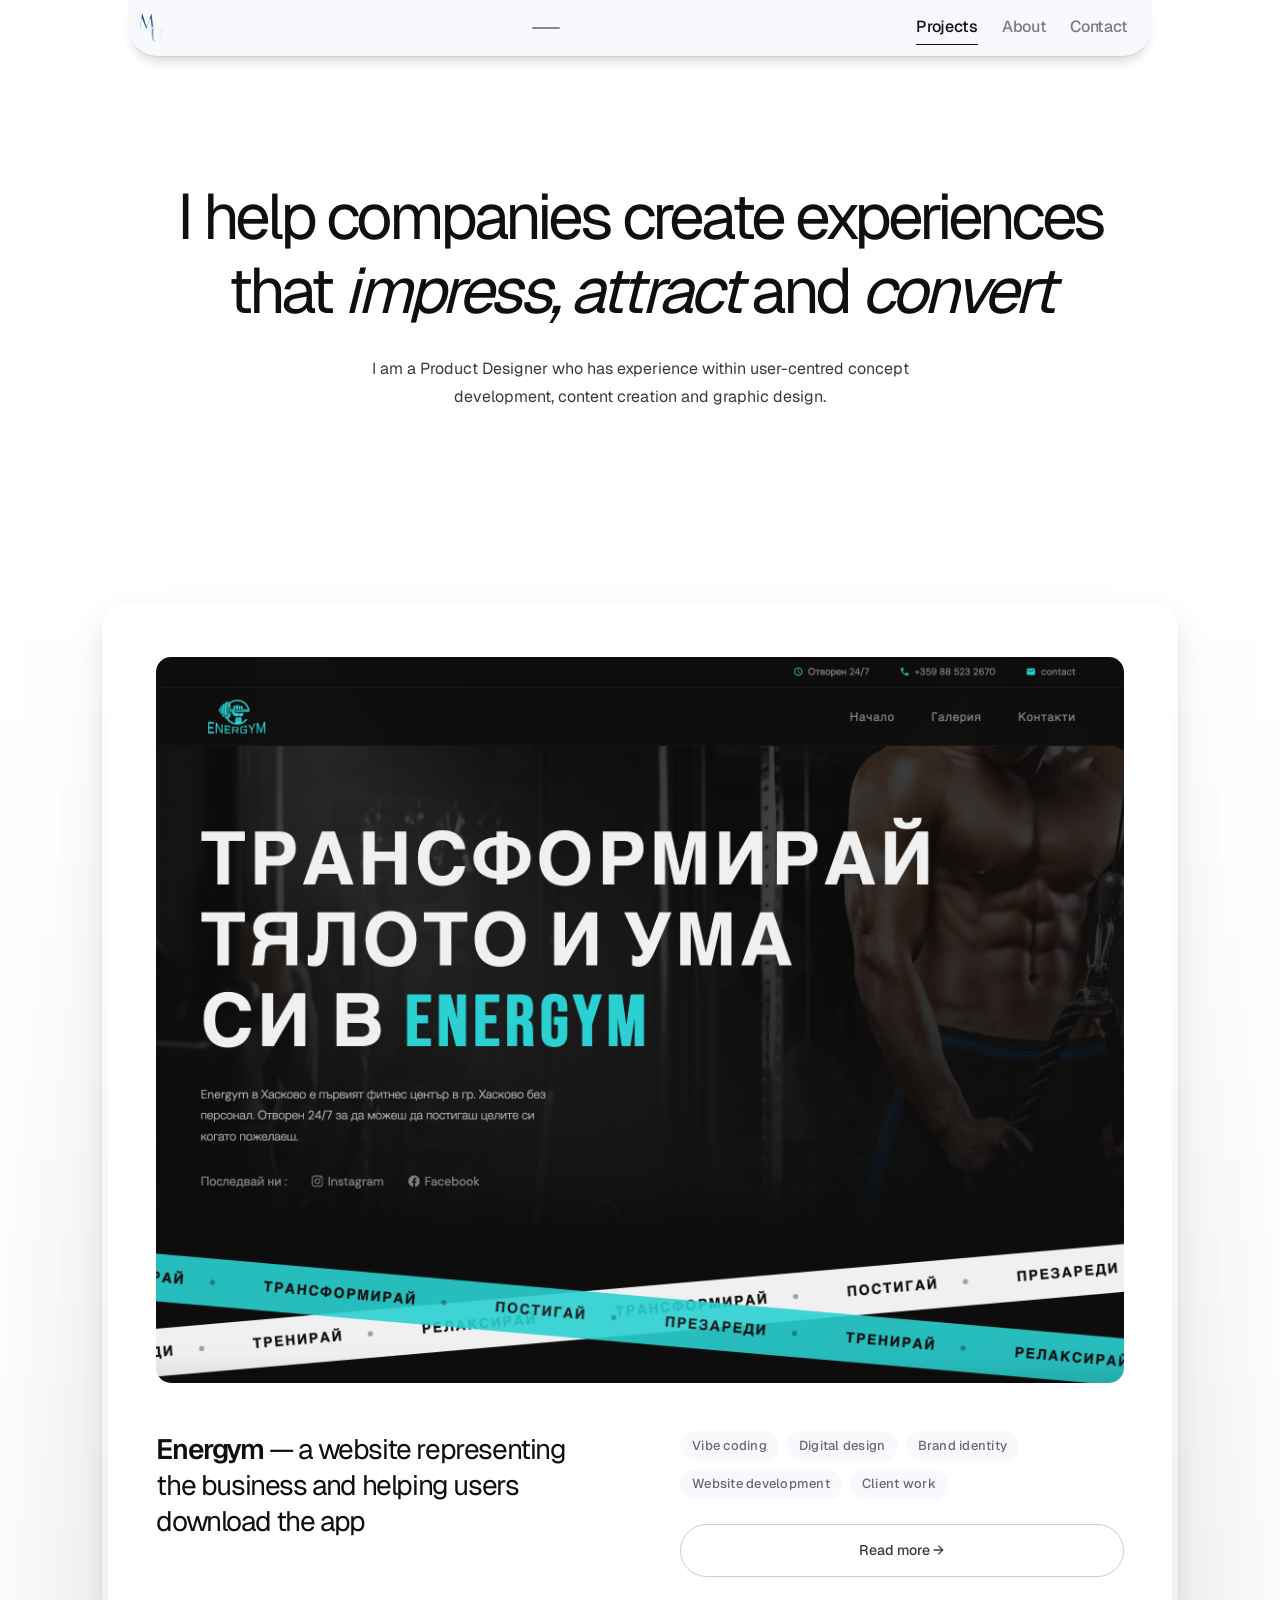
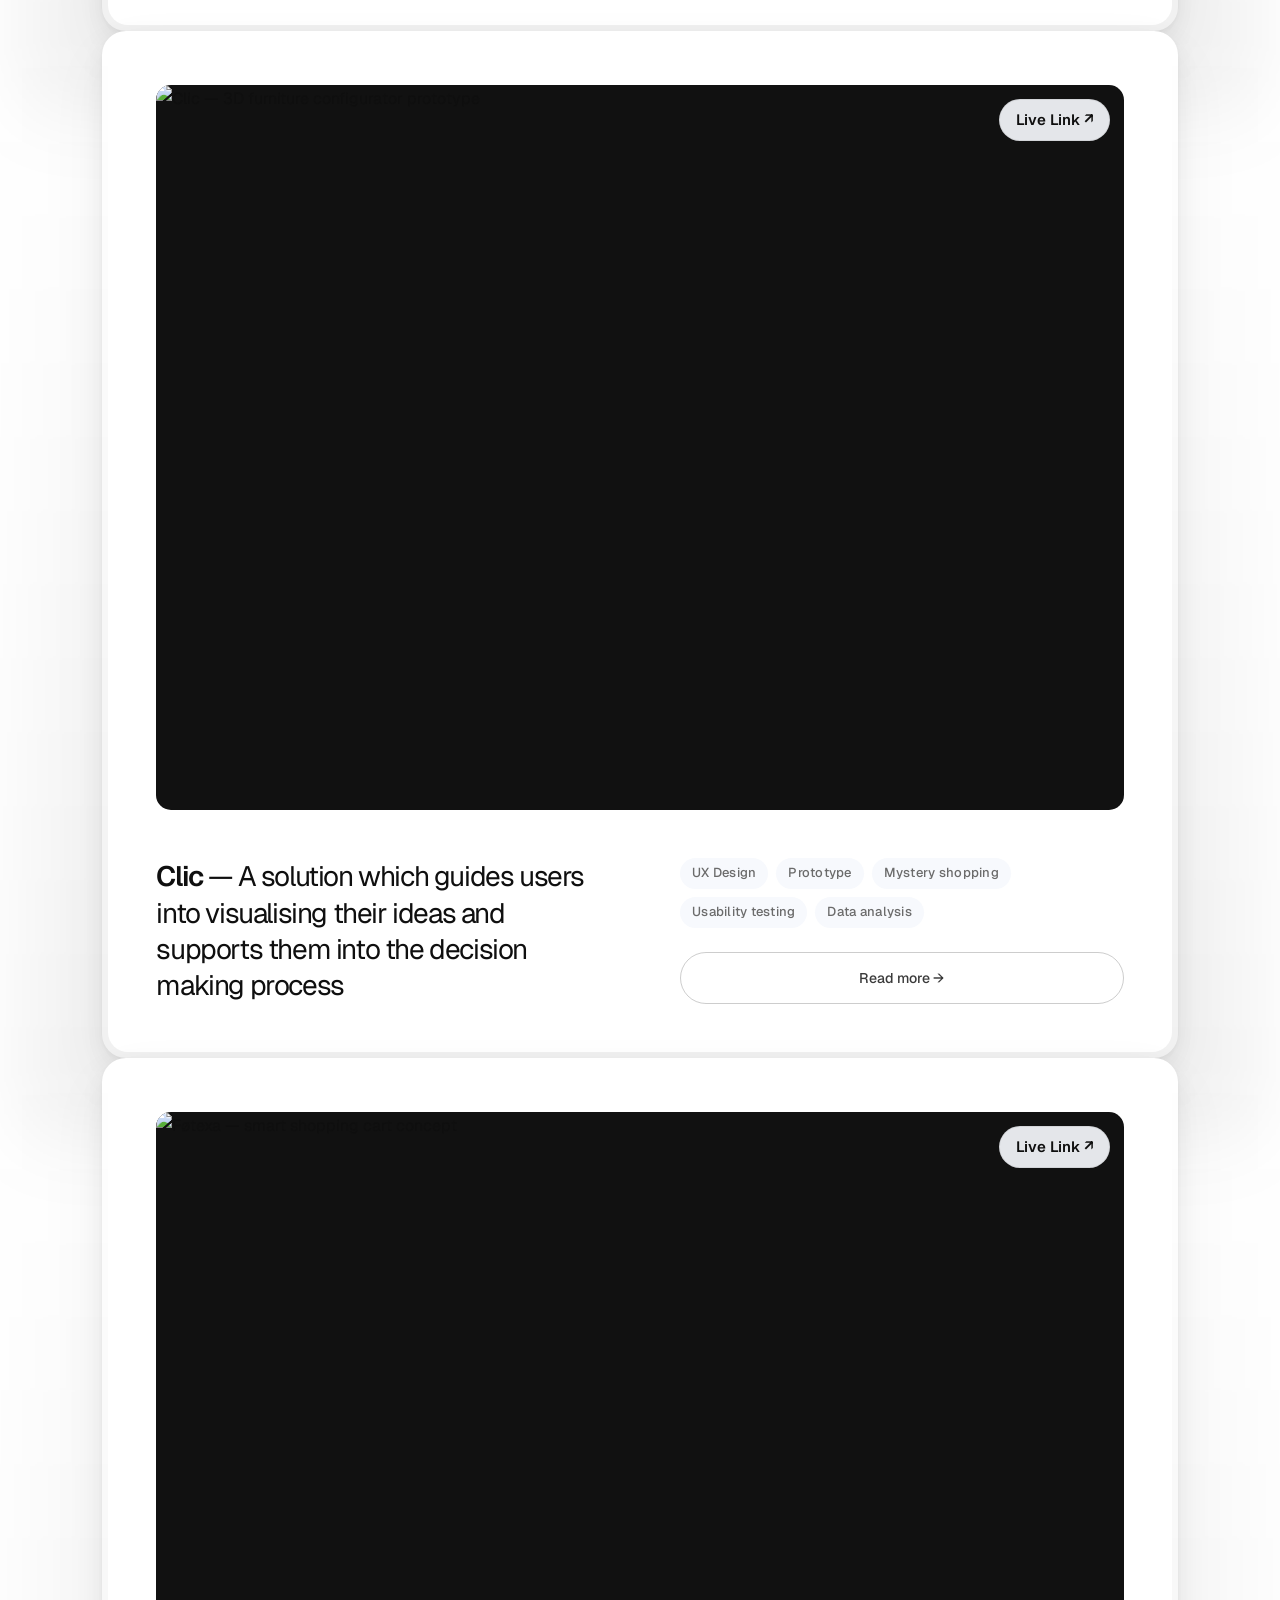
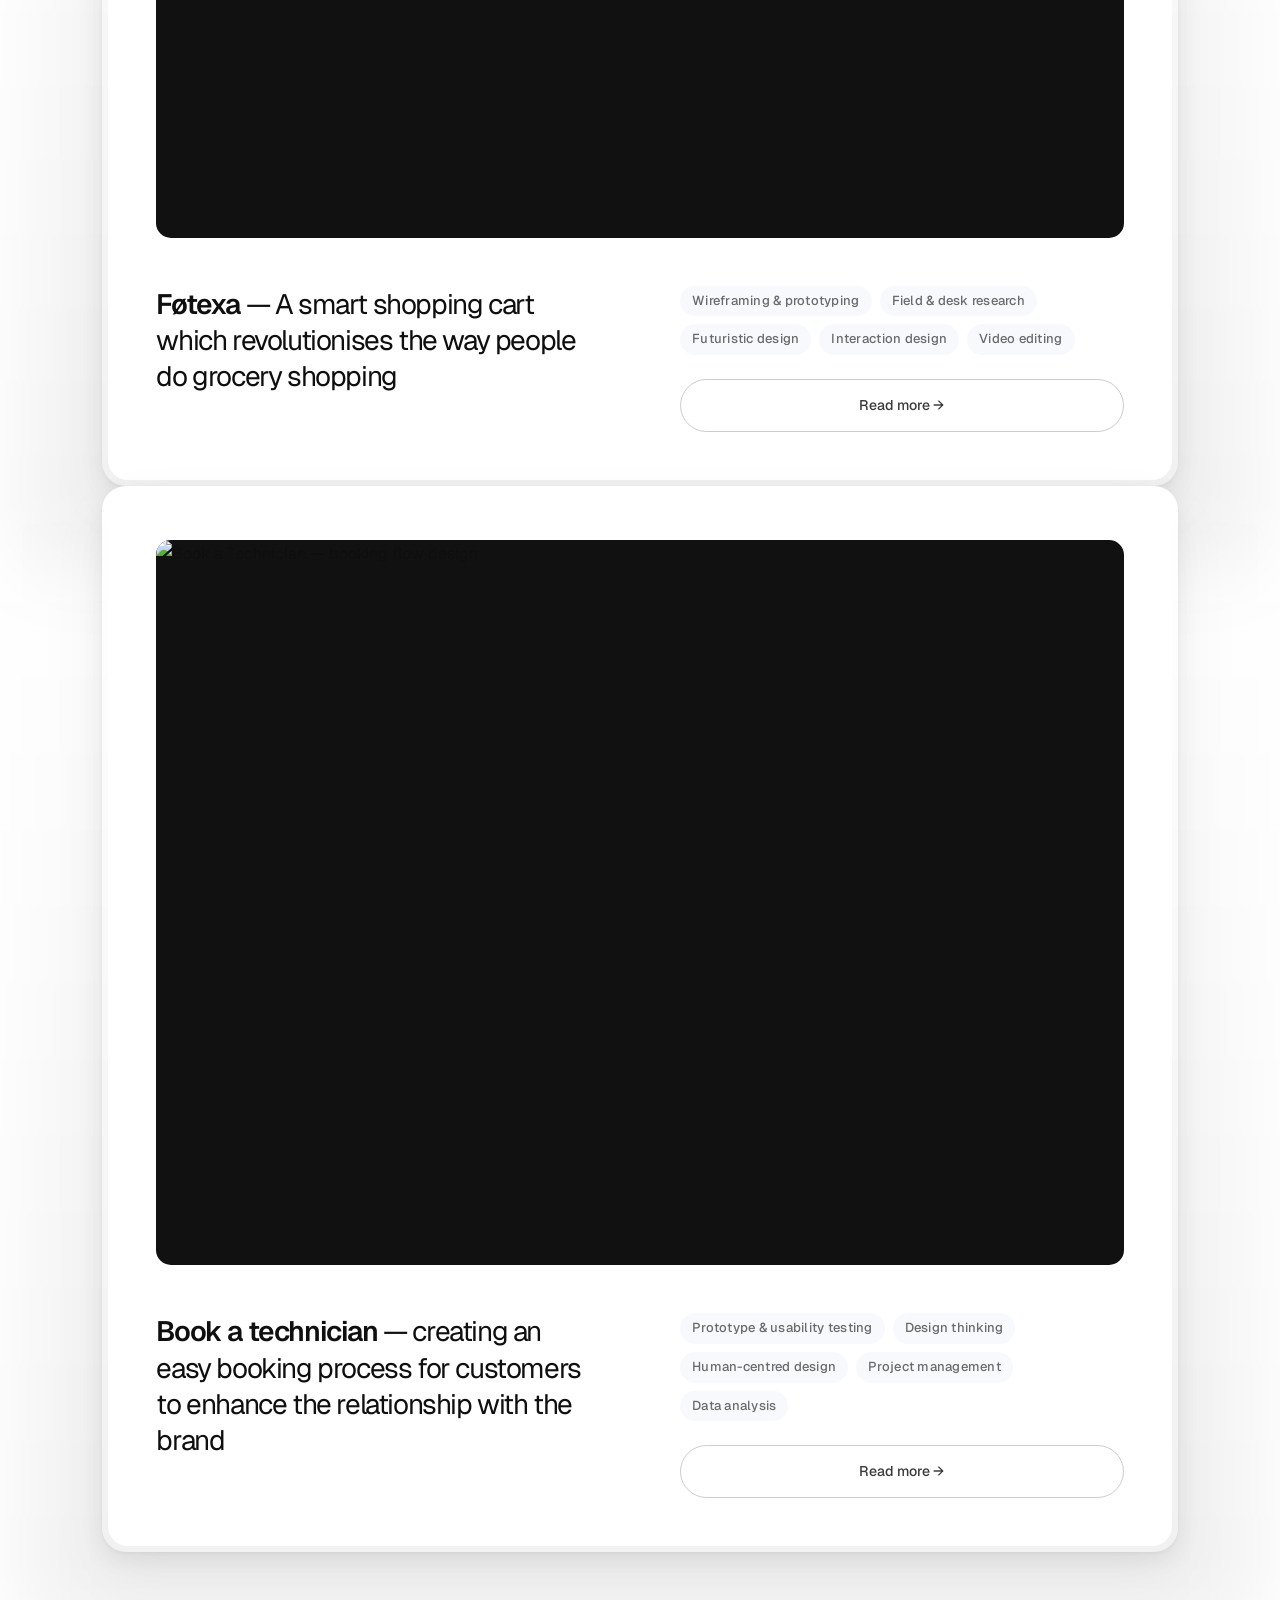
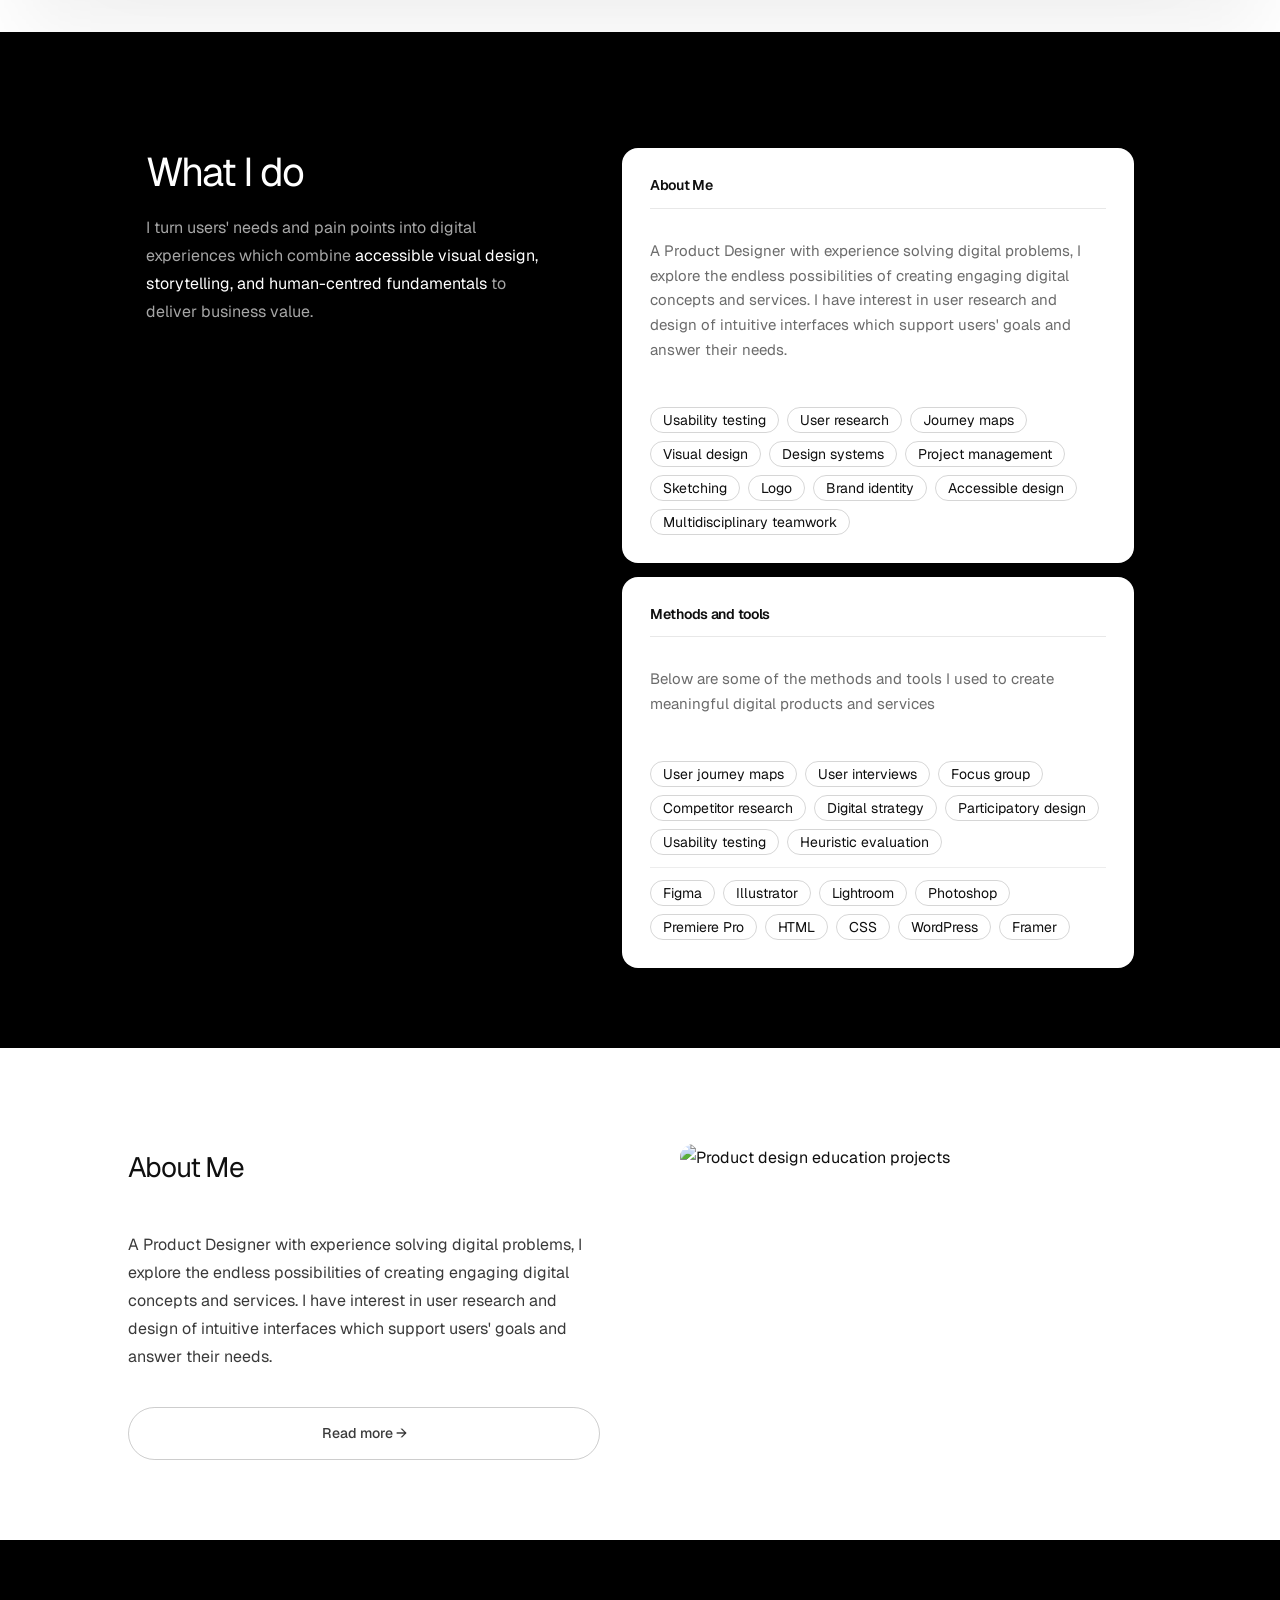
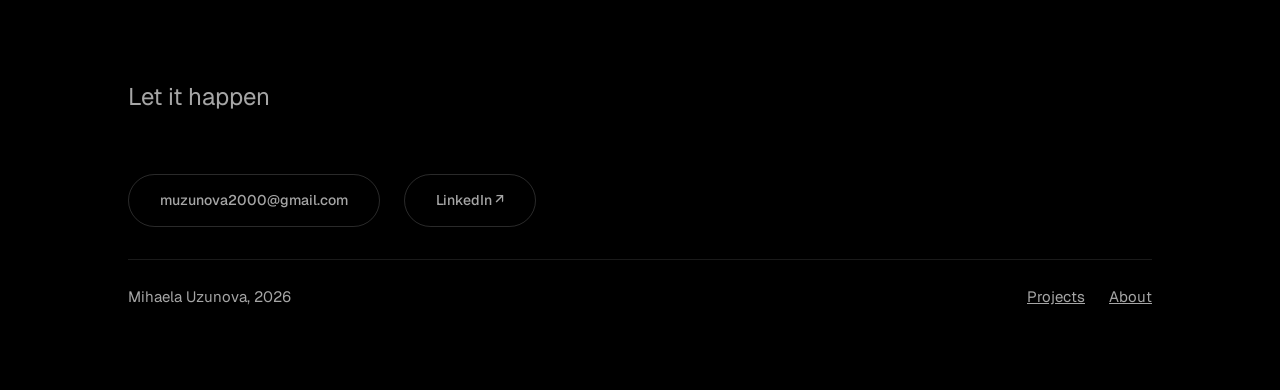
==== commit 344edfa6: "p inner" ====
--- a/index.html
+++ b/index.html
@@ -85,7 +85,7 @@
         <div class="projects-title">
         <span class="project-entry__eyebrow">— Related projects</span>
         </div>
-
+  </div>
    <!-- ── PROJECT CARD: Energym ─────────────────── -->
       <div class="project-entry reveal" style="--reveal-delay: 160ms">
 
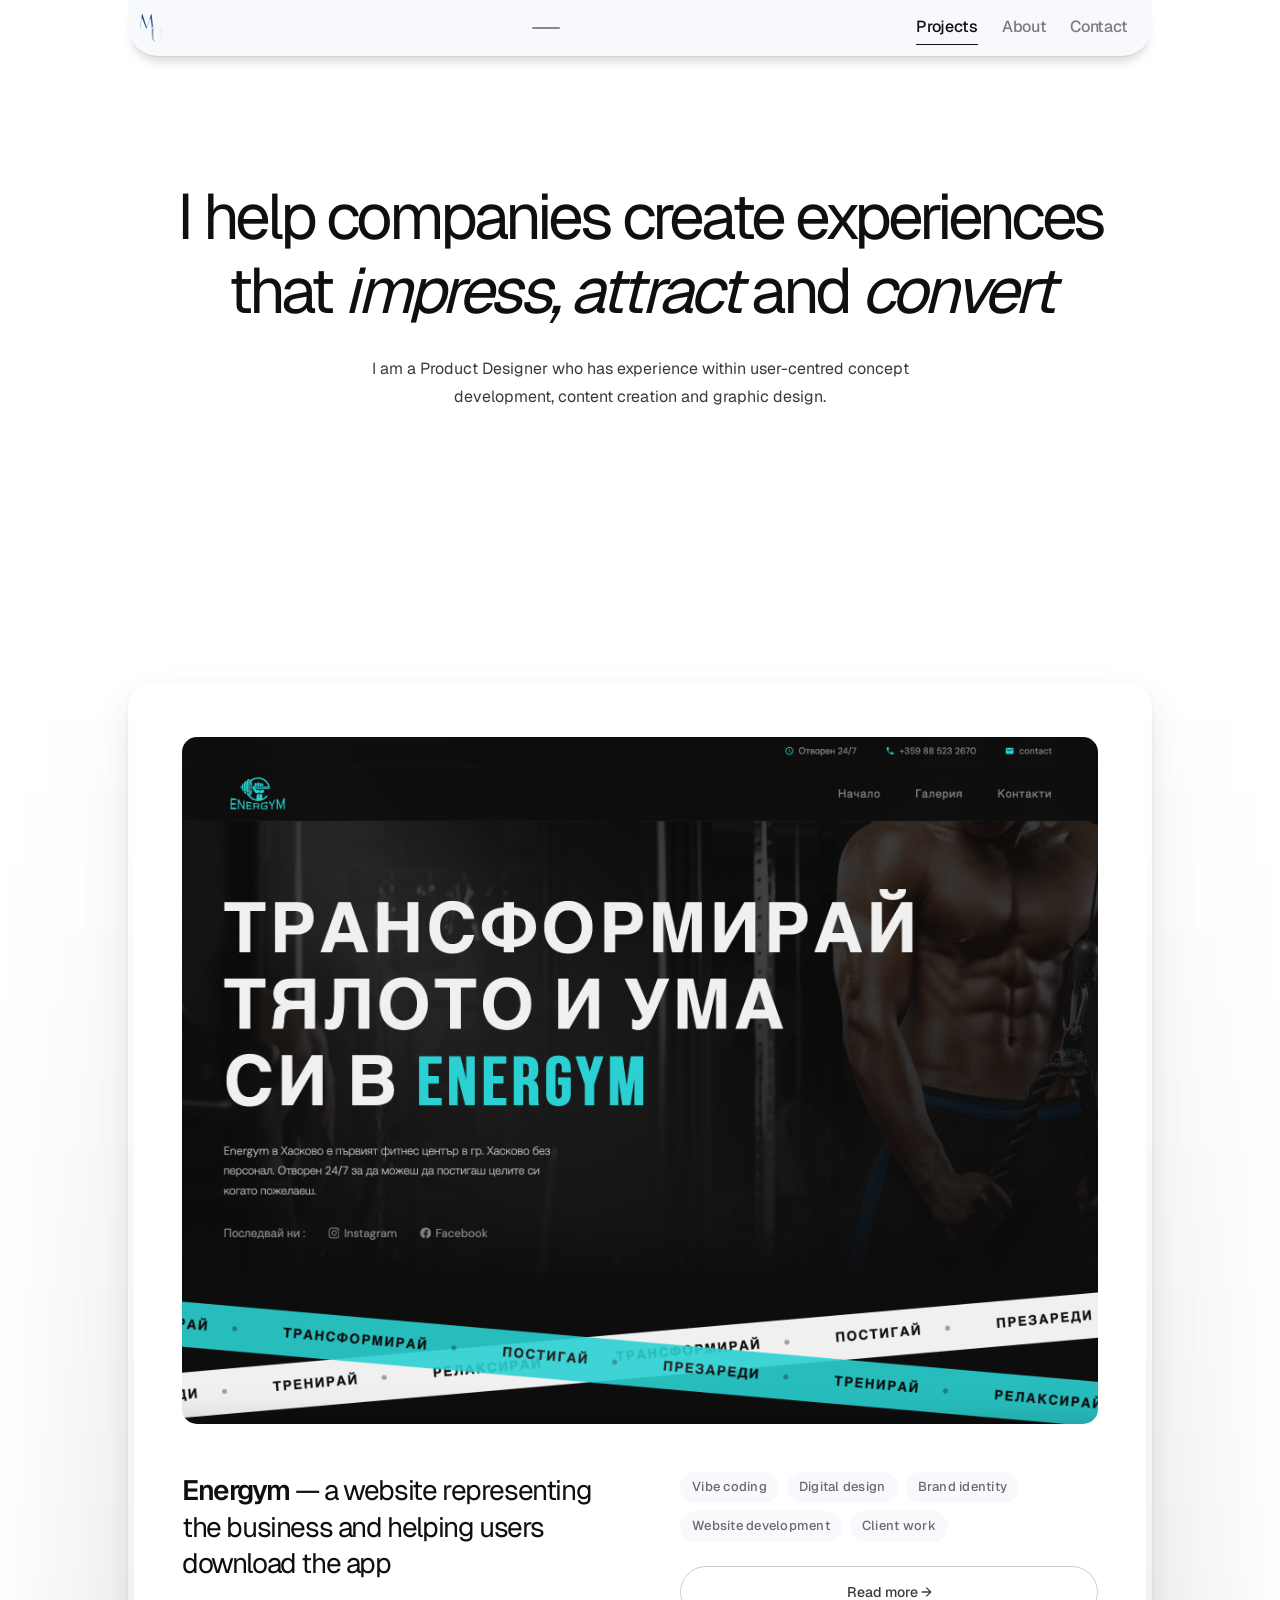
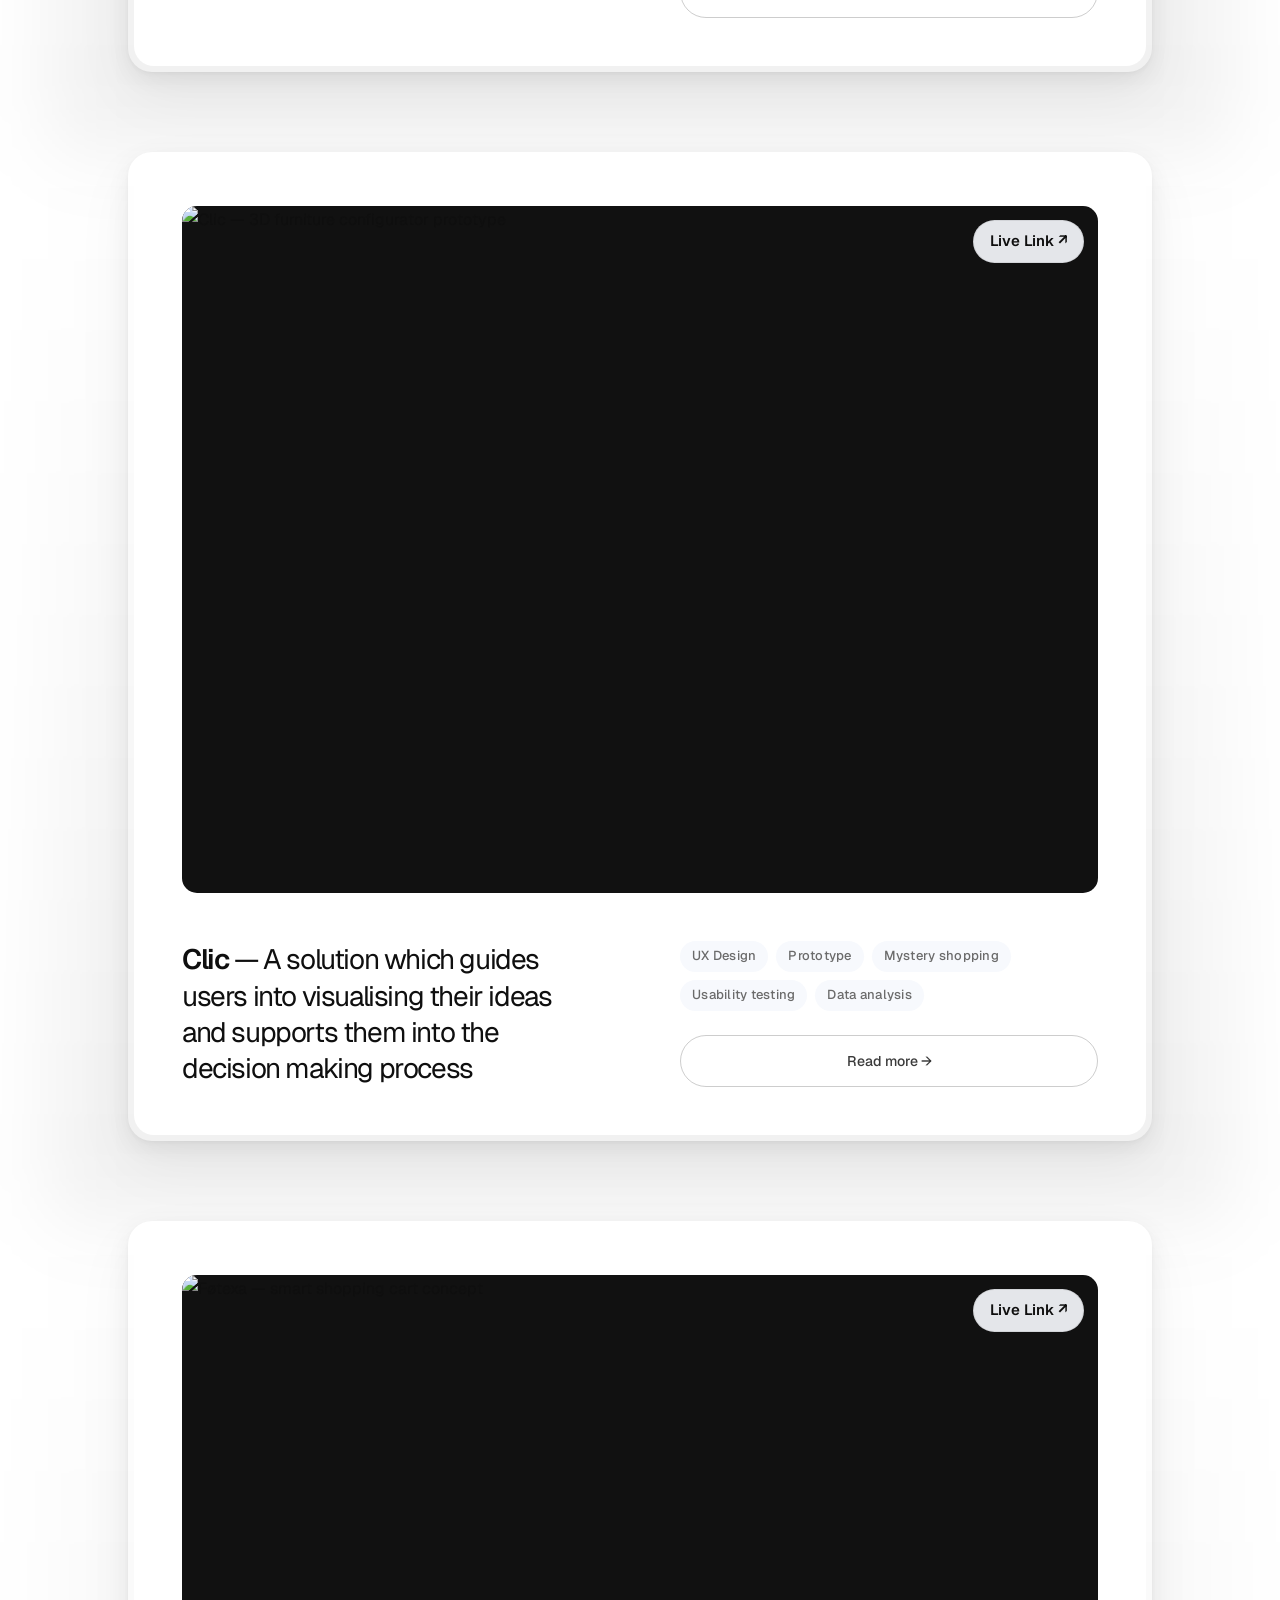
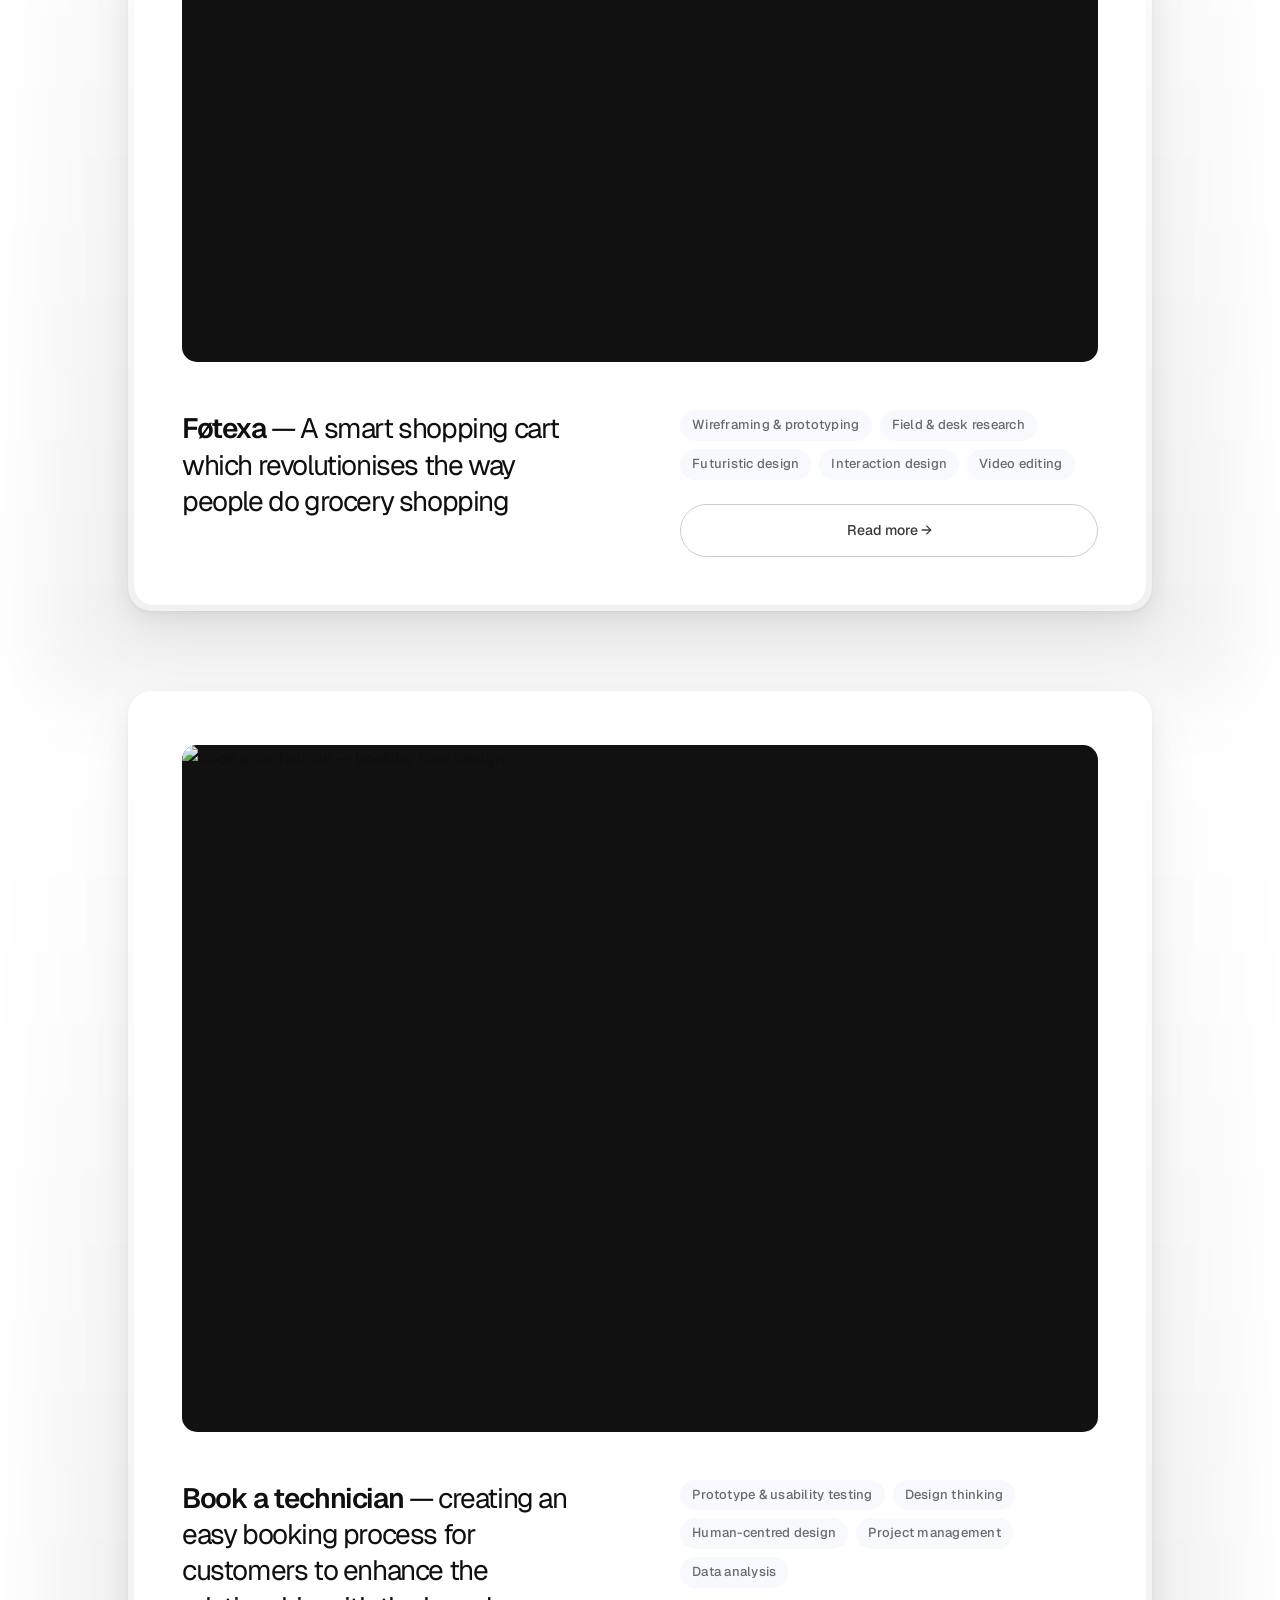
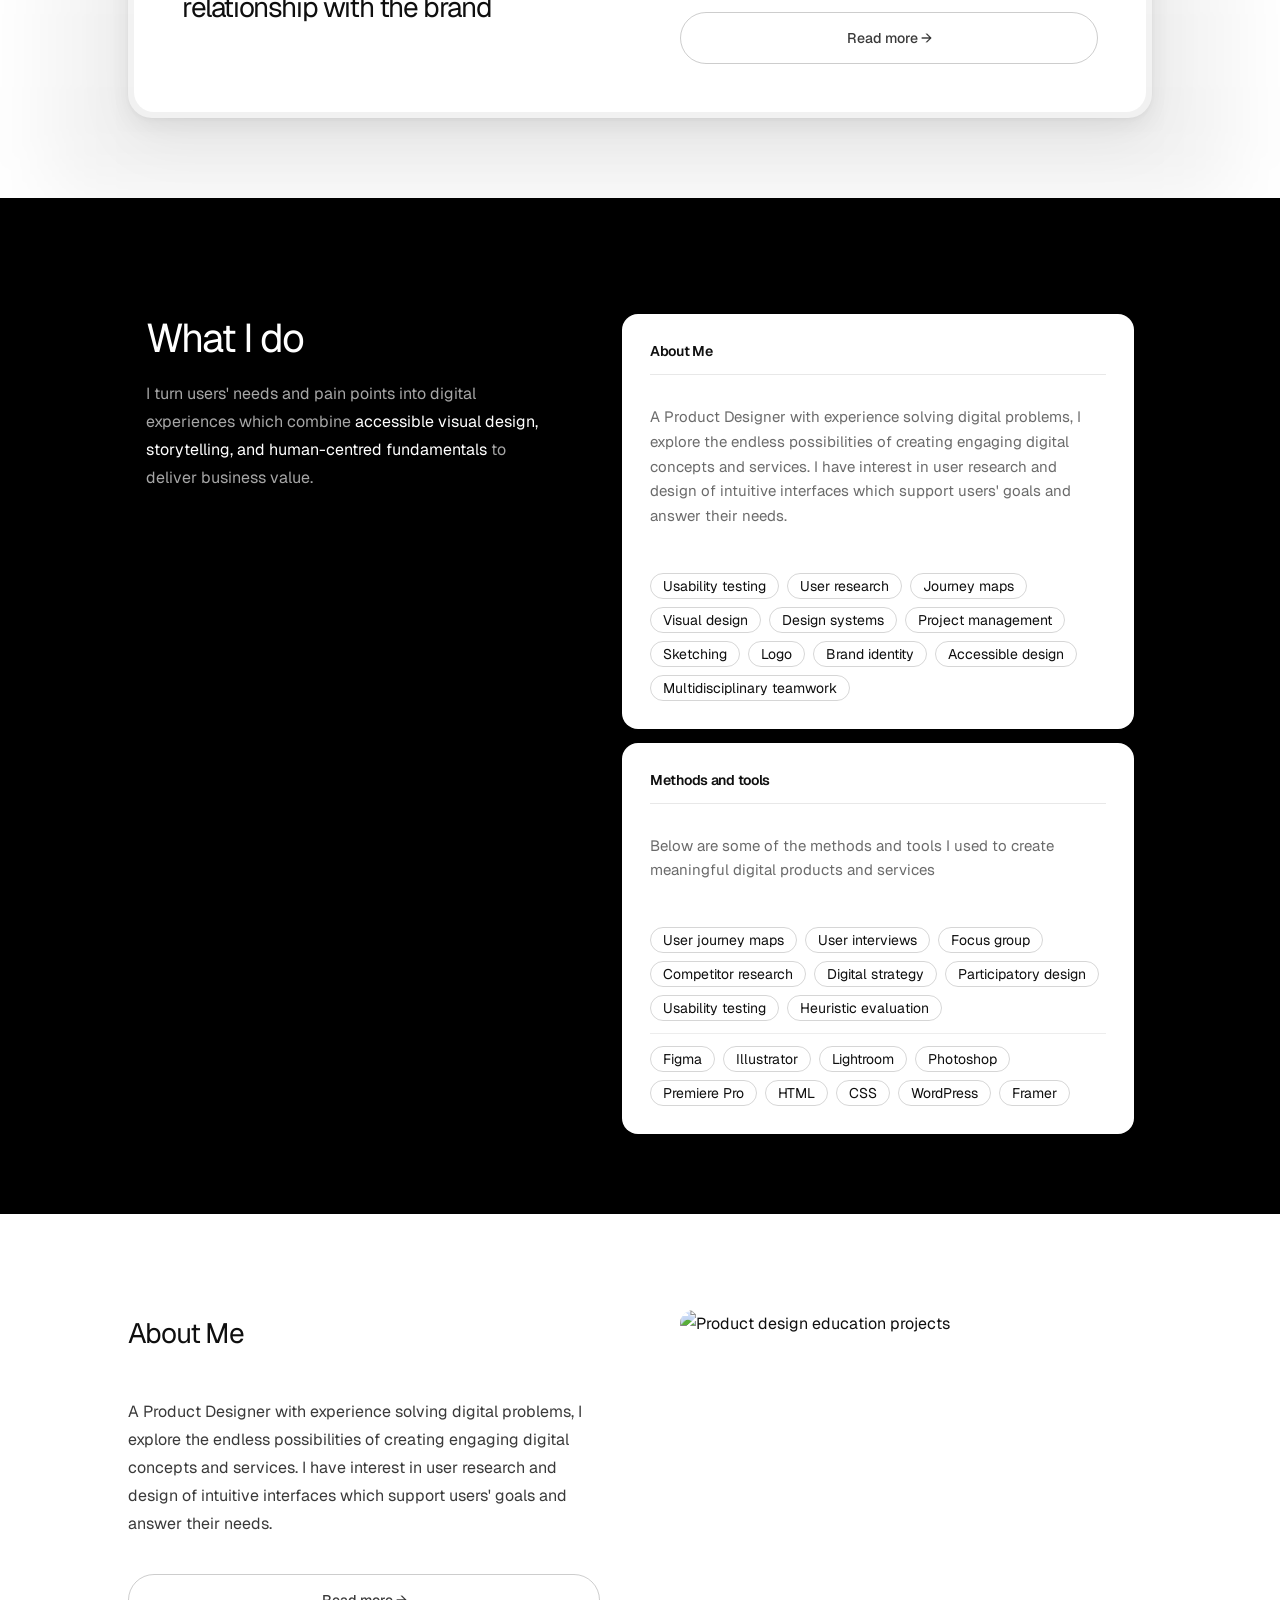
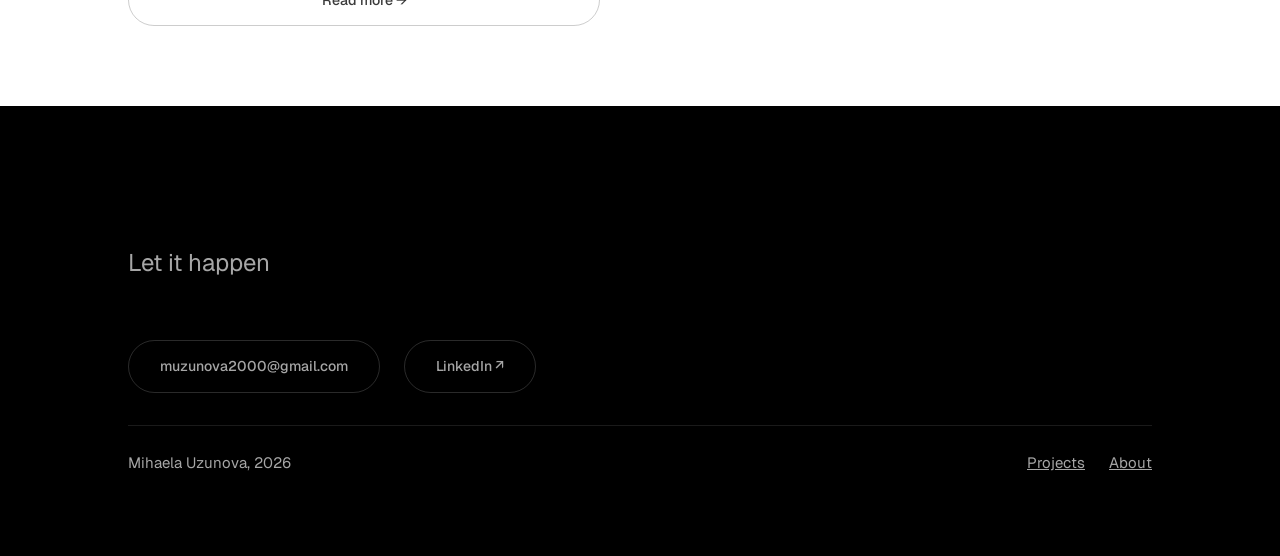
==== commit 8714715e: "sections" ====
--- a/index.html
+++ b/index.html
@@ -85,9 +85,8 @@
         <div class="projects-title">
         <span class="project-entry__eyebrow">— Related projects</span>
         </div>
-  </div>
-   <!-- ── PROJECT CARD: Energym ─────────────────── -->
-      <div class="project-entry reveal" style="--reveal-delay: 160ms">
+      <!-- ── PROJECT CARD: Energym ─────────────────── -->
+       <div class="project-entry reveal" style="--reveal-delay: 160ms">
 
         <div class="project-card">
           <div class="project-card__shadow" aria-hidden="true"></div>
@@ -124,6 +123,7 @@
 
           </div>
         </div>
+        
       </div><!-- /.project-entry Energym -->
           
 
@@ -250,17 +250,14 @@
                 <span class="info-tag">Data analysis</span>
               </div>
                 <a href="project-grundfos.html" class="btn btn--outline-dark" style="margin-top: 8px;">Read more →</a>
-              </div>
-            </div>
-
-            </div>
-          </div>
-        </div><!-- /.project-entry Book a Technician -->
-      </div>
-    </div>
-
-    </div><!-- /.panel__inner -->
-  </section><!-- /.projects-panel -->
+               </div>
+              </div>
+              </div>
+            </div>
+          </div><!-- /.project-entry Book a Technician -->
+      </div>
+  </section>
+</section><!-- /.projects-panel -->
 
 
   <!-- ── GAP ──────────────────────────────────────────────── -->
--- a/style.css
+++ b/style.css
@@ -1402,9 +1402,13 @@
 }
 .case-more__thumb img { width: 100%; height: 100%; object-fit: cover; }
 
-.energym_solution {
-  width: 50%;
-  max-width: fit-content;
+#energym_solution {
+  width: 100%;
+  max-width: 1024px;
+  display: flex;
+  flex-direction: row;
+  align-items: flex-start;
+  gap: var(--space-col-gap);
 }
 
 #energym_video{
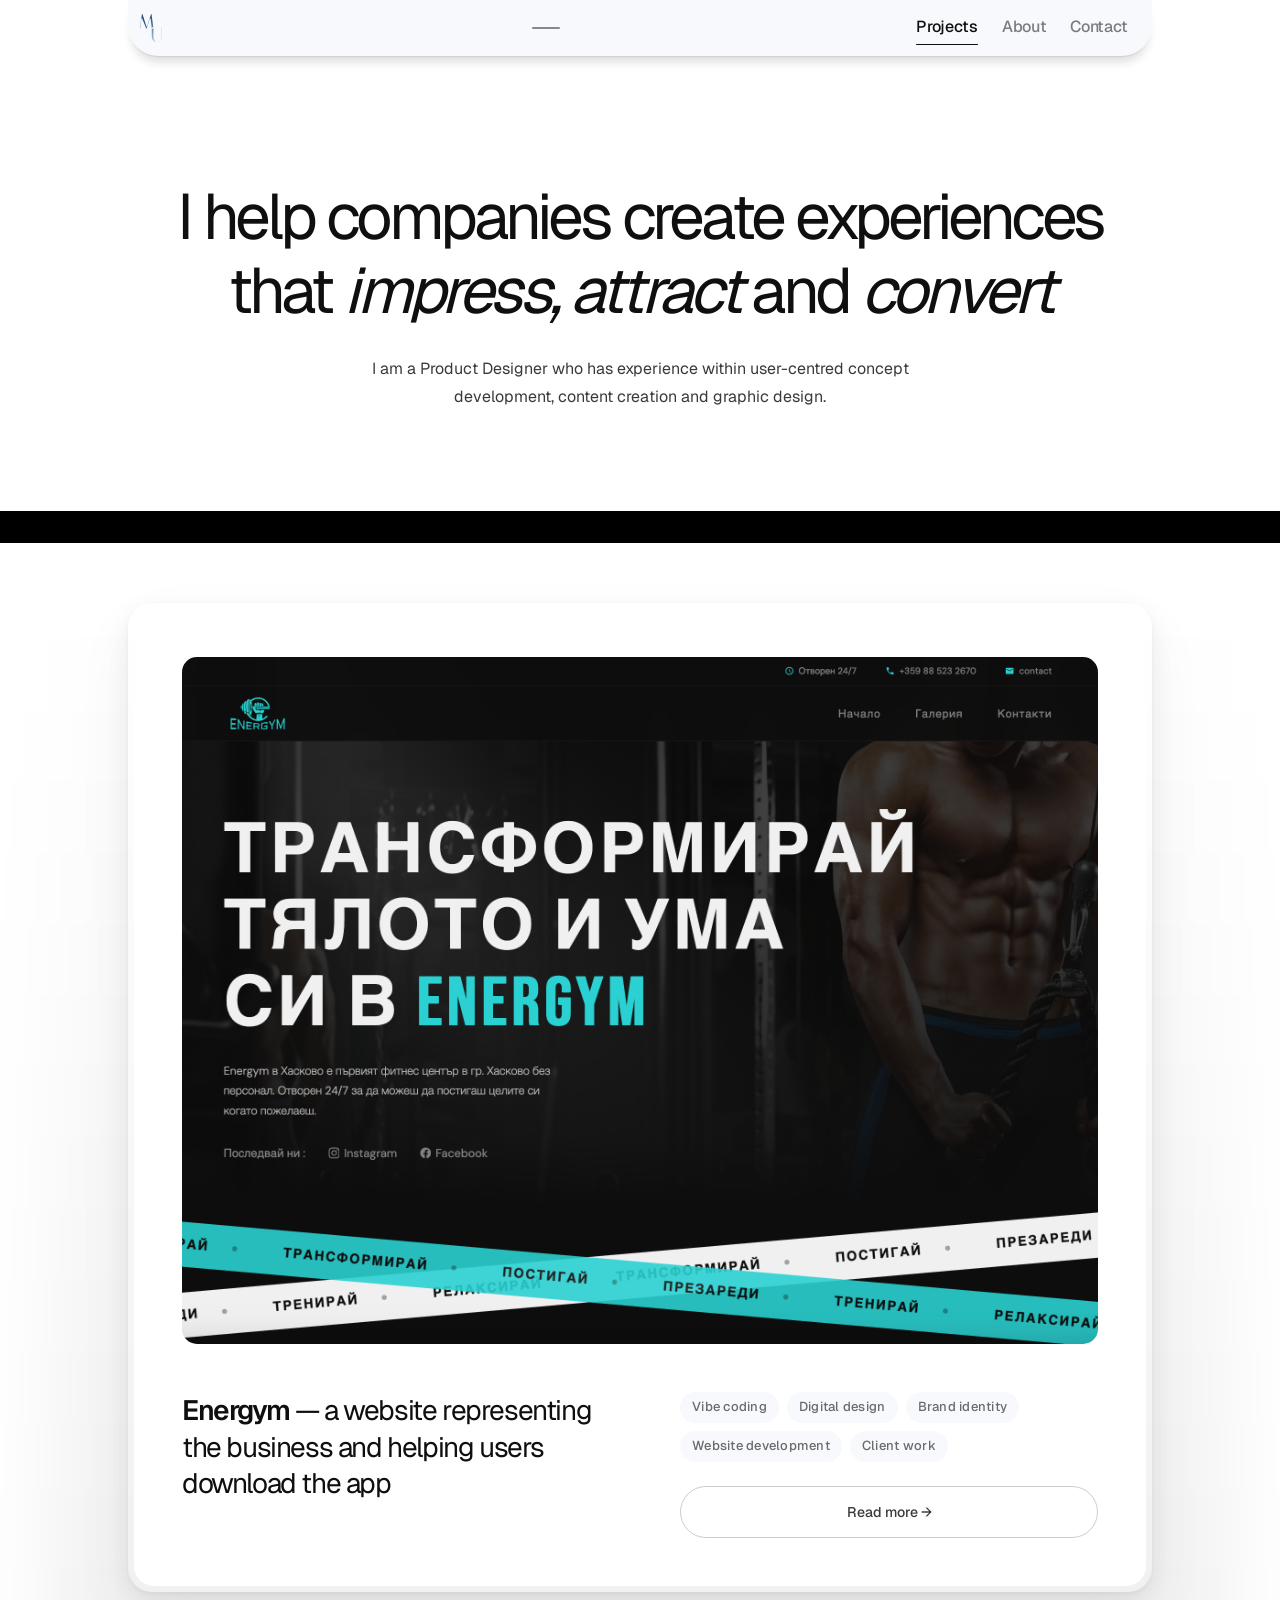
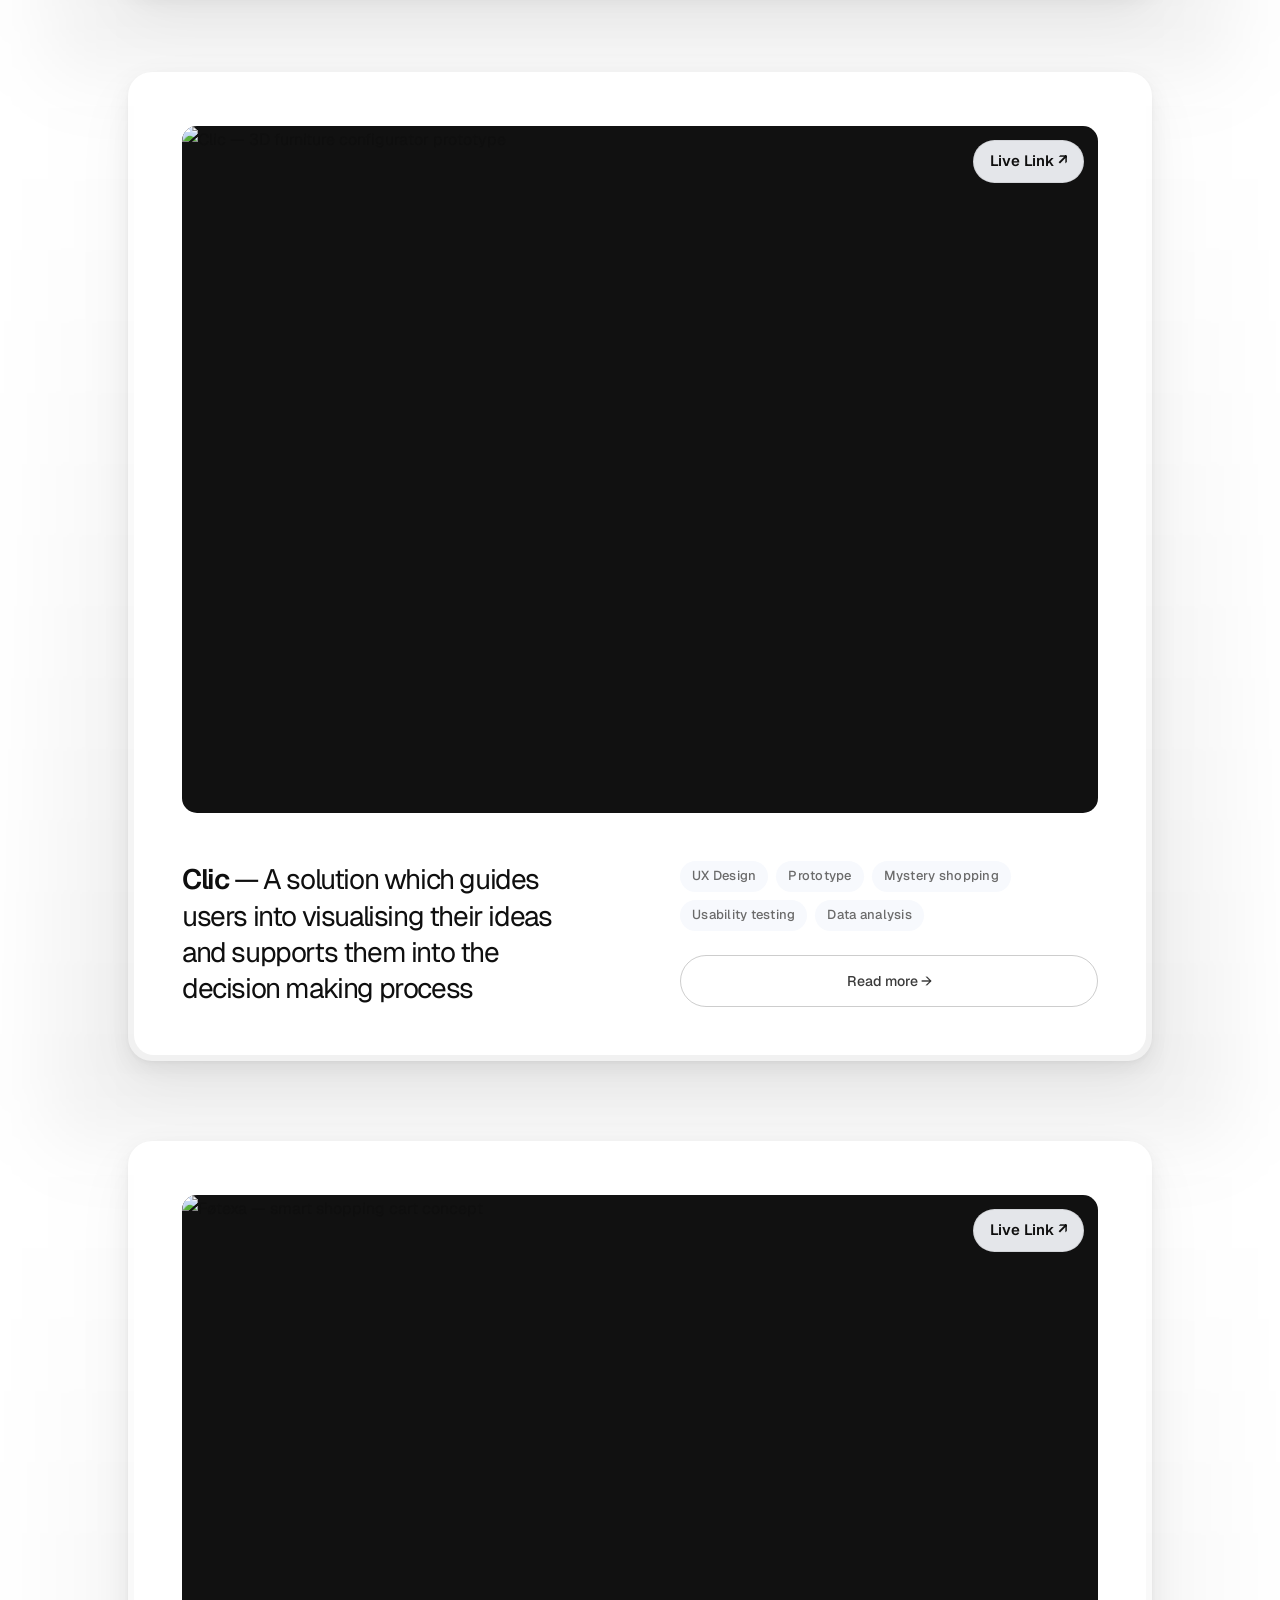
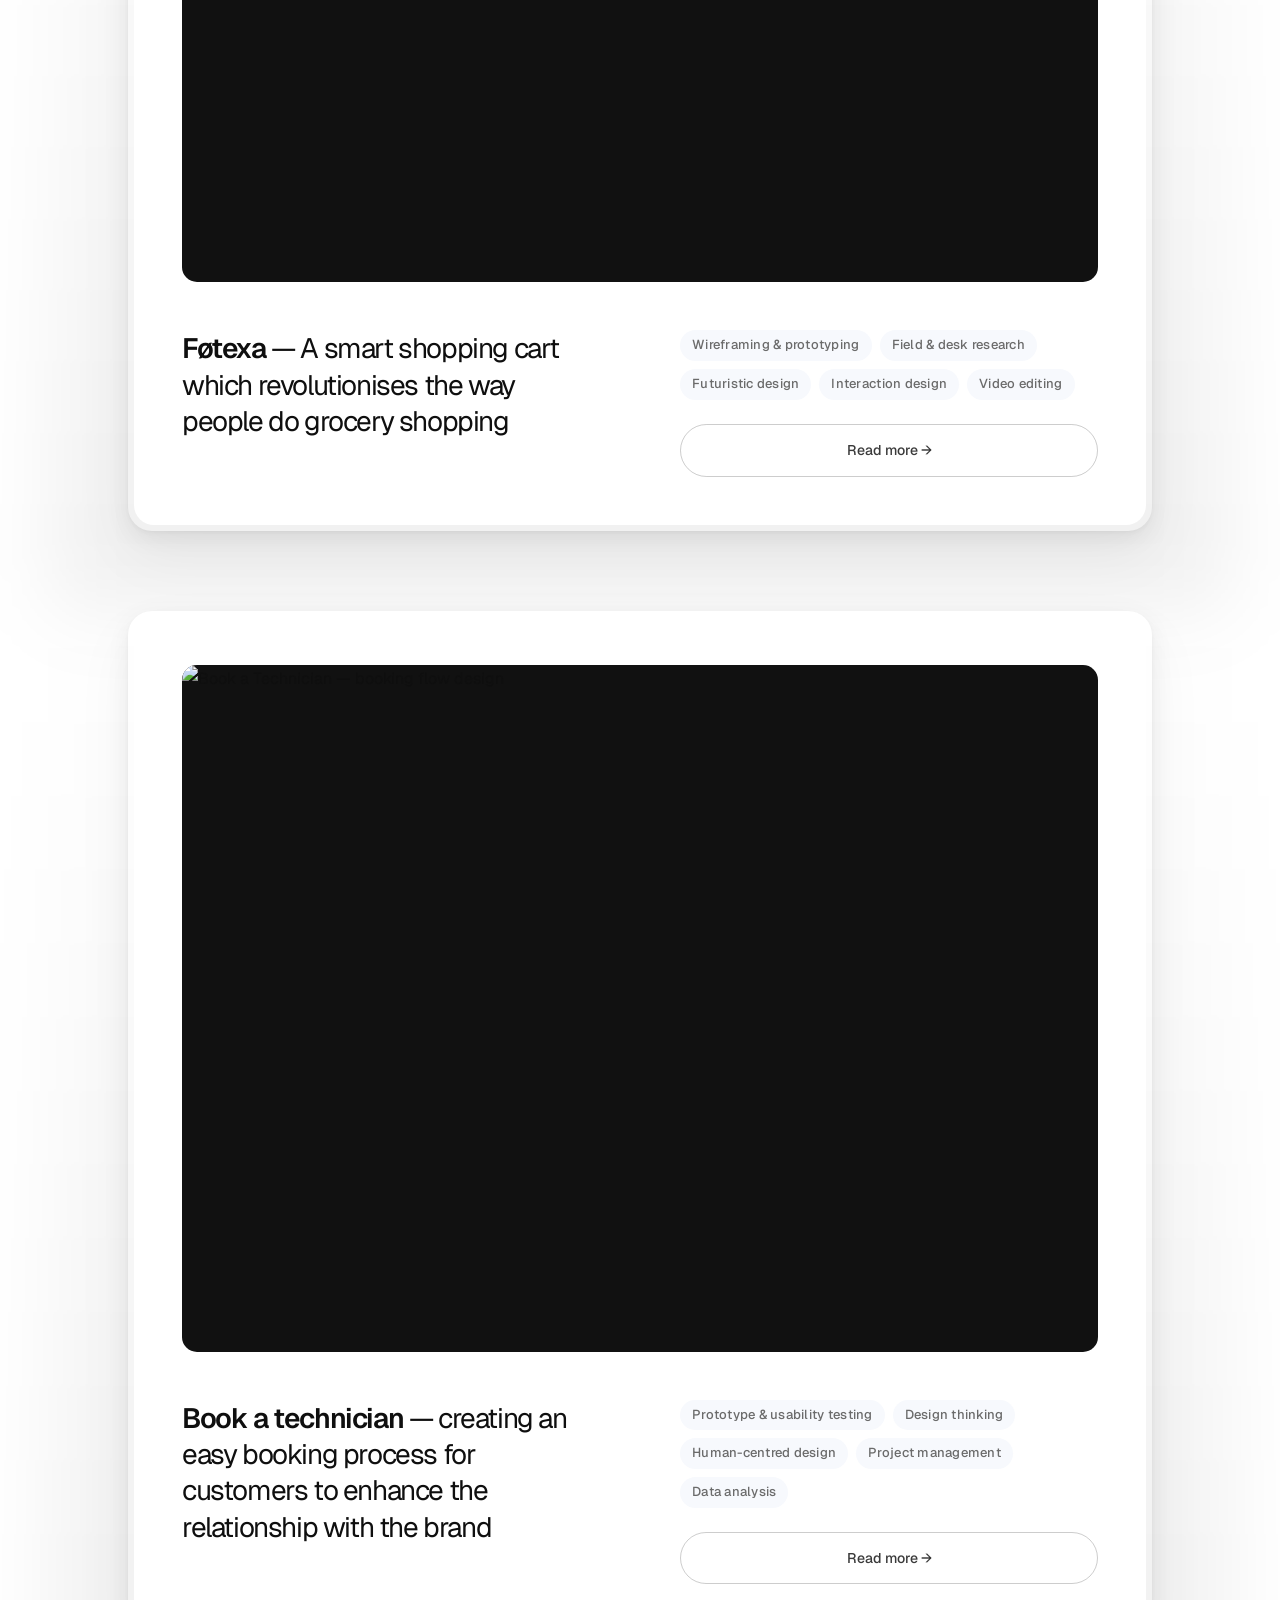
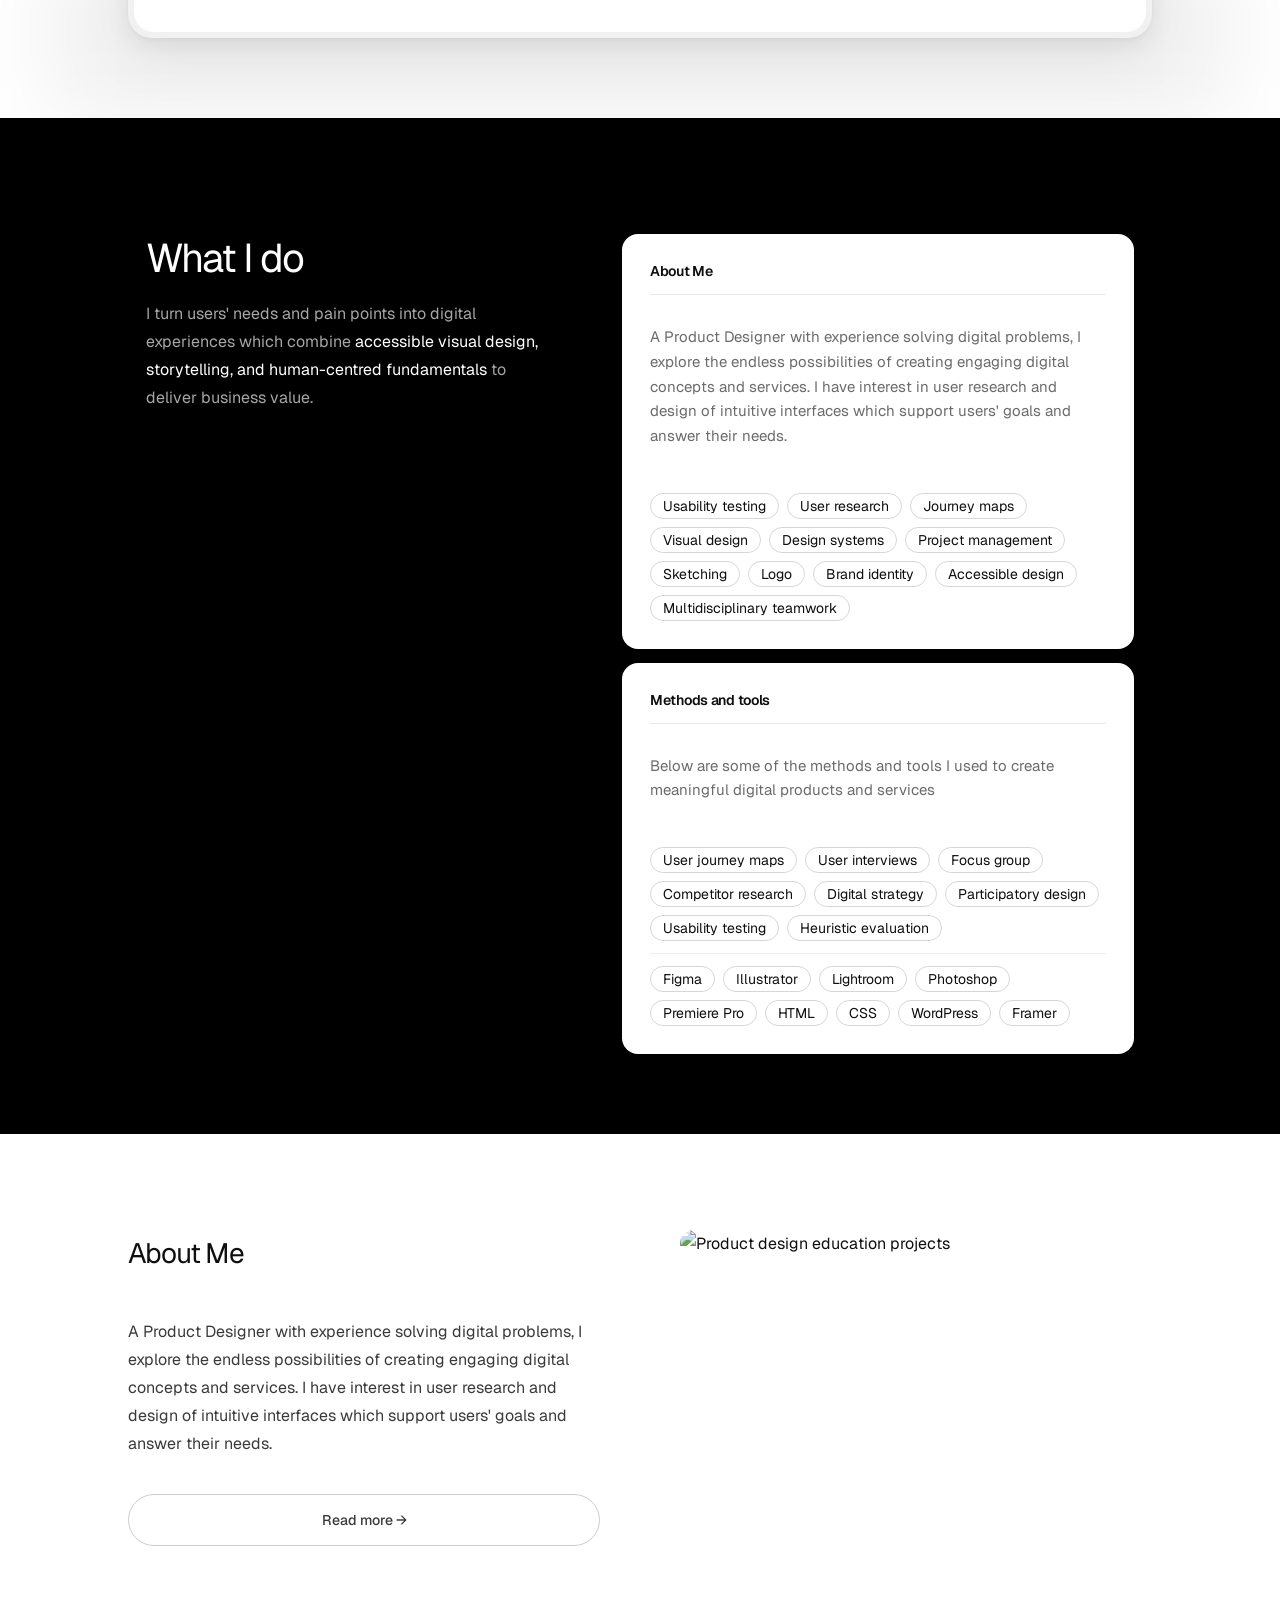
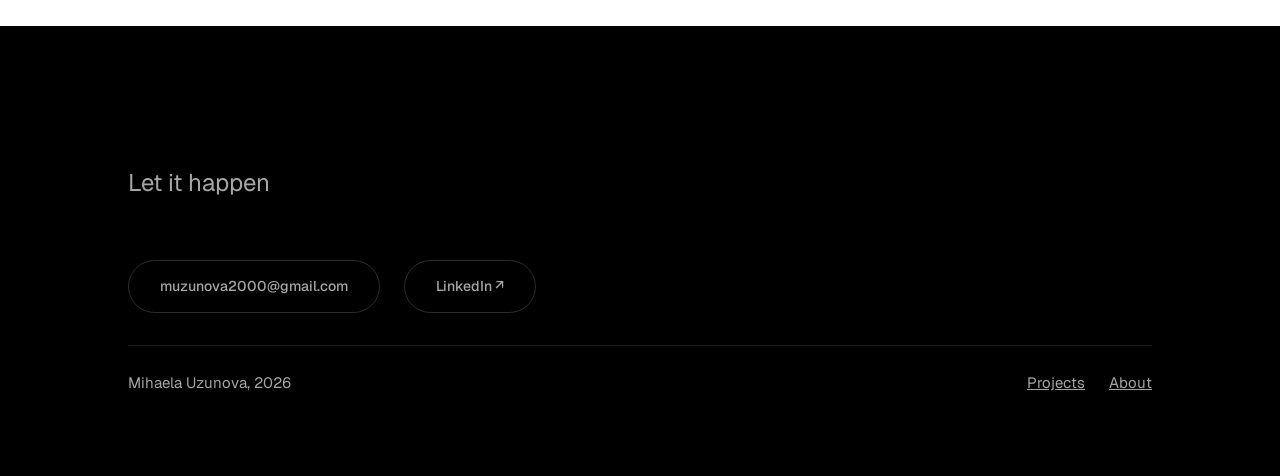
==== commit d104a140: "headline" ====
--- a/index.html
+++ b/index.html
@@ -80,11 +80,13 @@
 
   <!-- ── PROJECTS PANEL ───────────────────────────────────── -->
   <!-- White section rounding at bottom, padded 120px sides + 180px bottom -->
+    <div class="projects-title">
+        <span class="project-entry__eyebrow">— Related projects</span>
+    </div>
+    
   <section class="panel panel--round-bottom projects-panel" aria-label="Selected Work">
   <div class="panel__inner">
-        <div class="projects-title">
-        <span class="project-entry__eyebrow">— Related projects</span>
-        </div>
+  
       <!-- ── PROJECT CARD: Energym ─────────────────── -->
        <div class="project-entry reveal" style="--reveal-delay: 160ms">
 
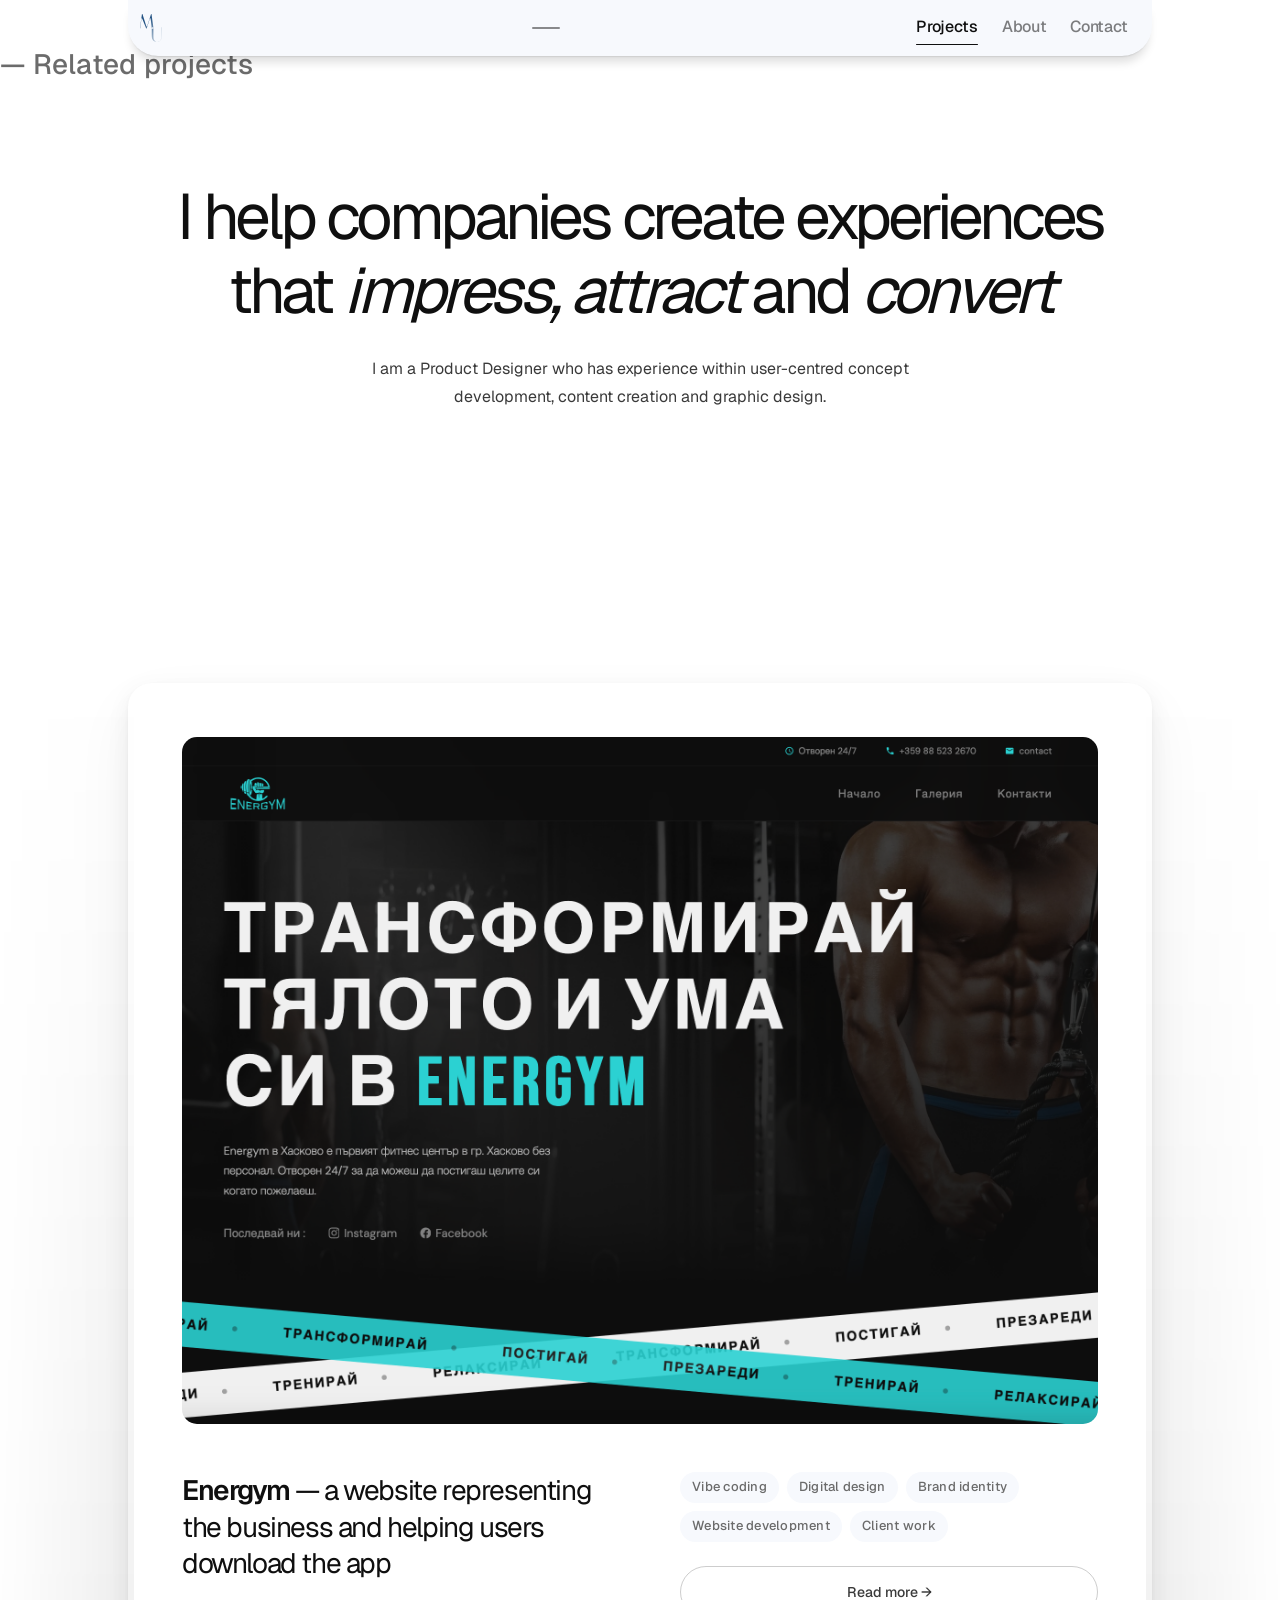
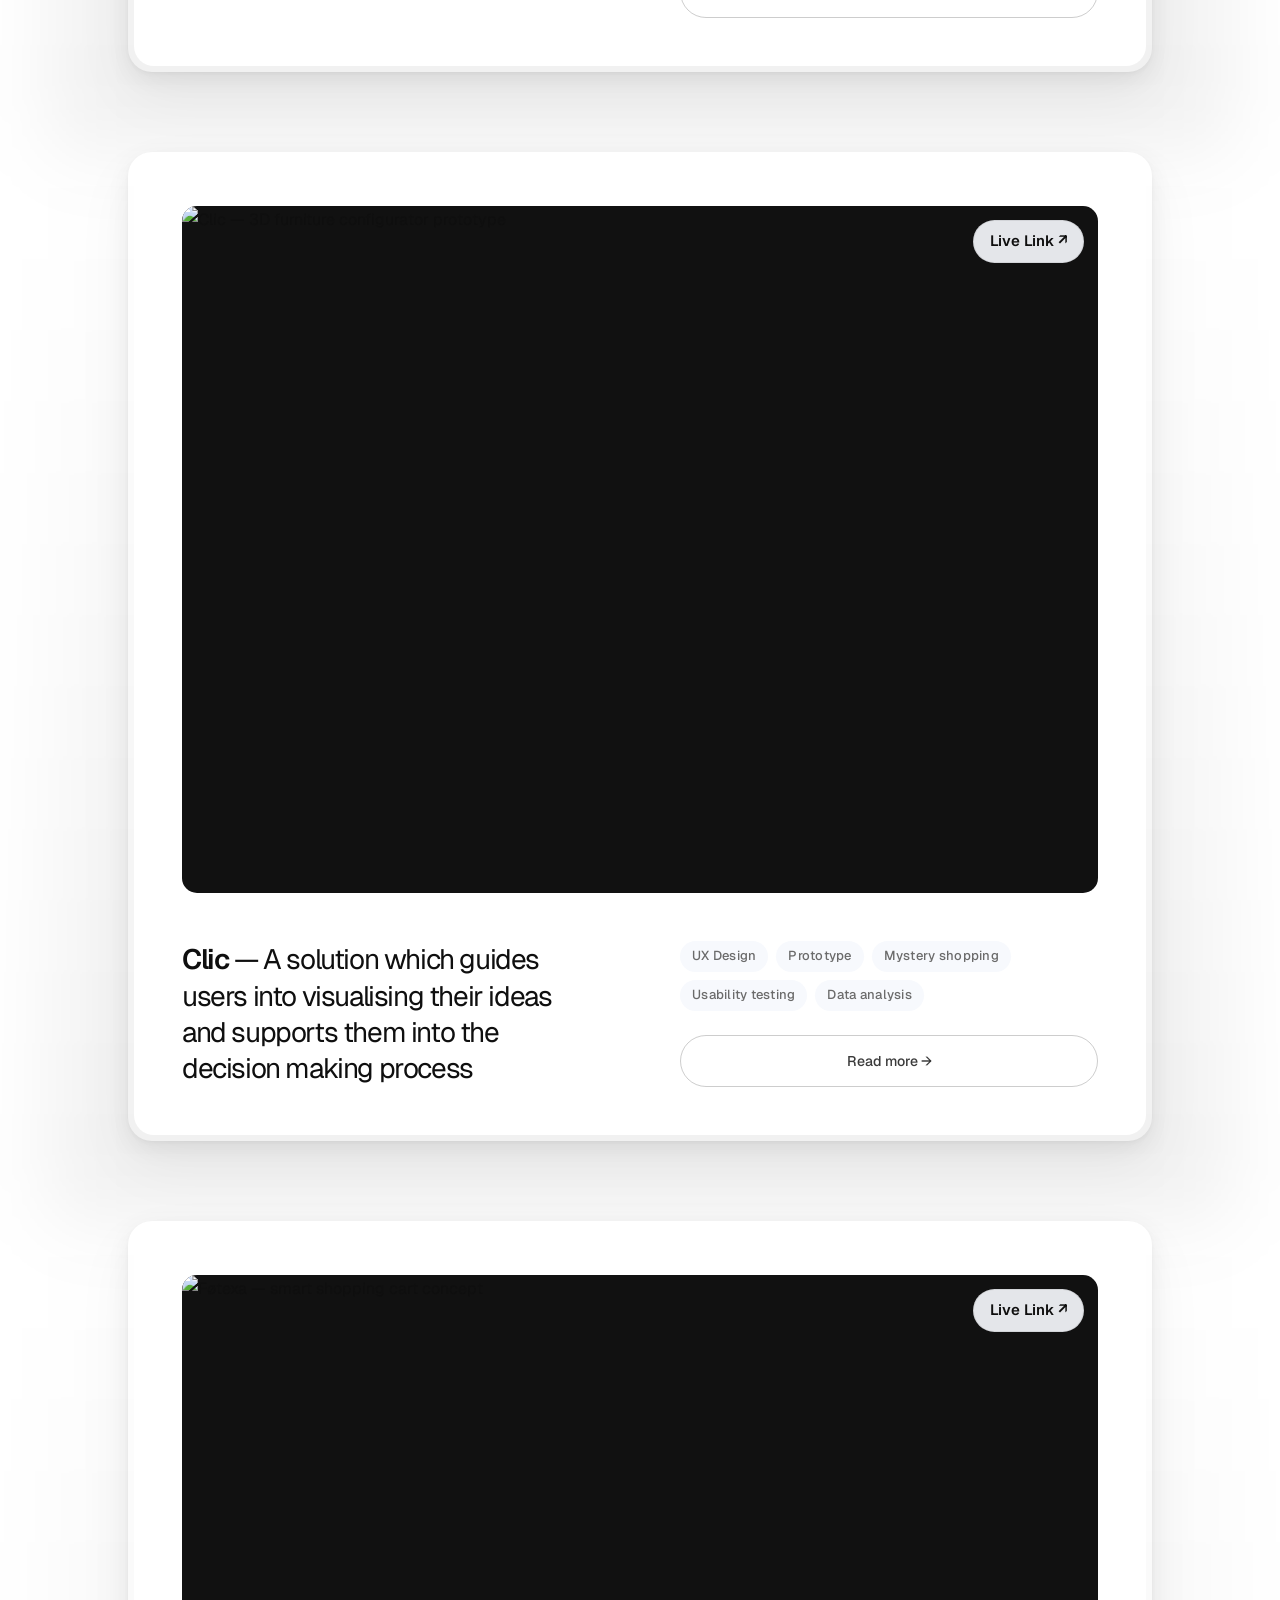
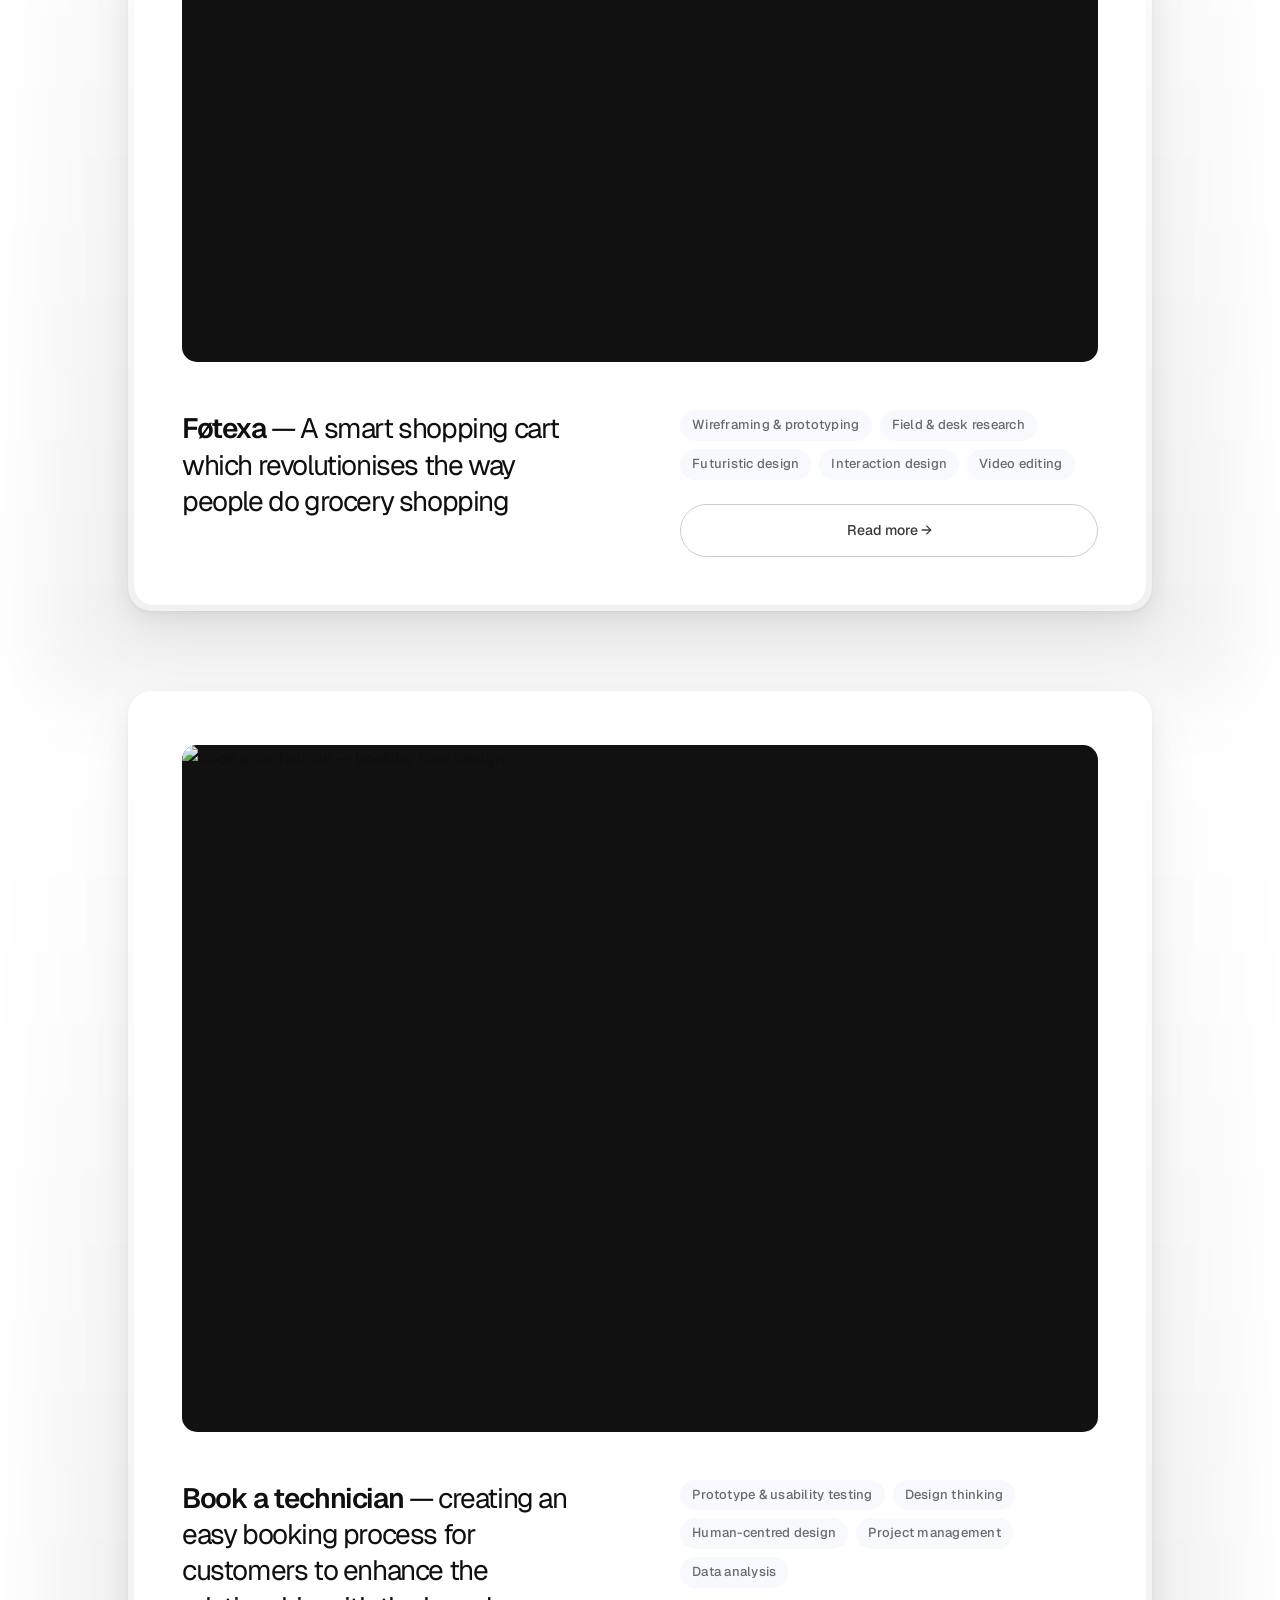
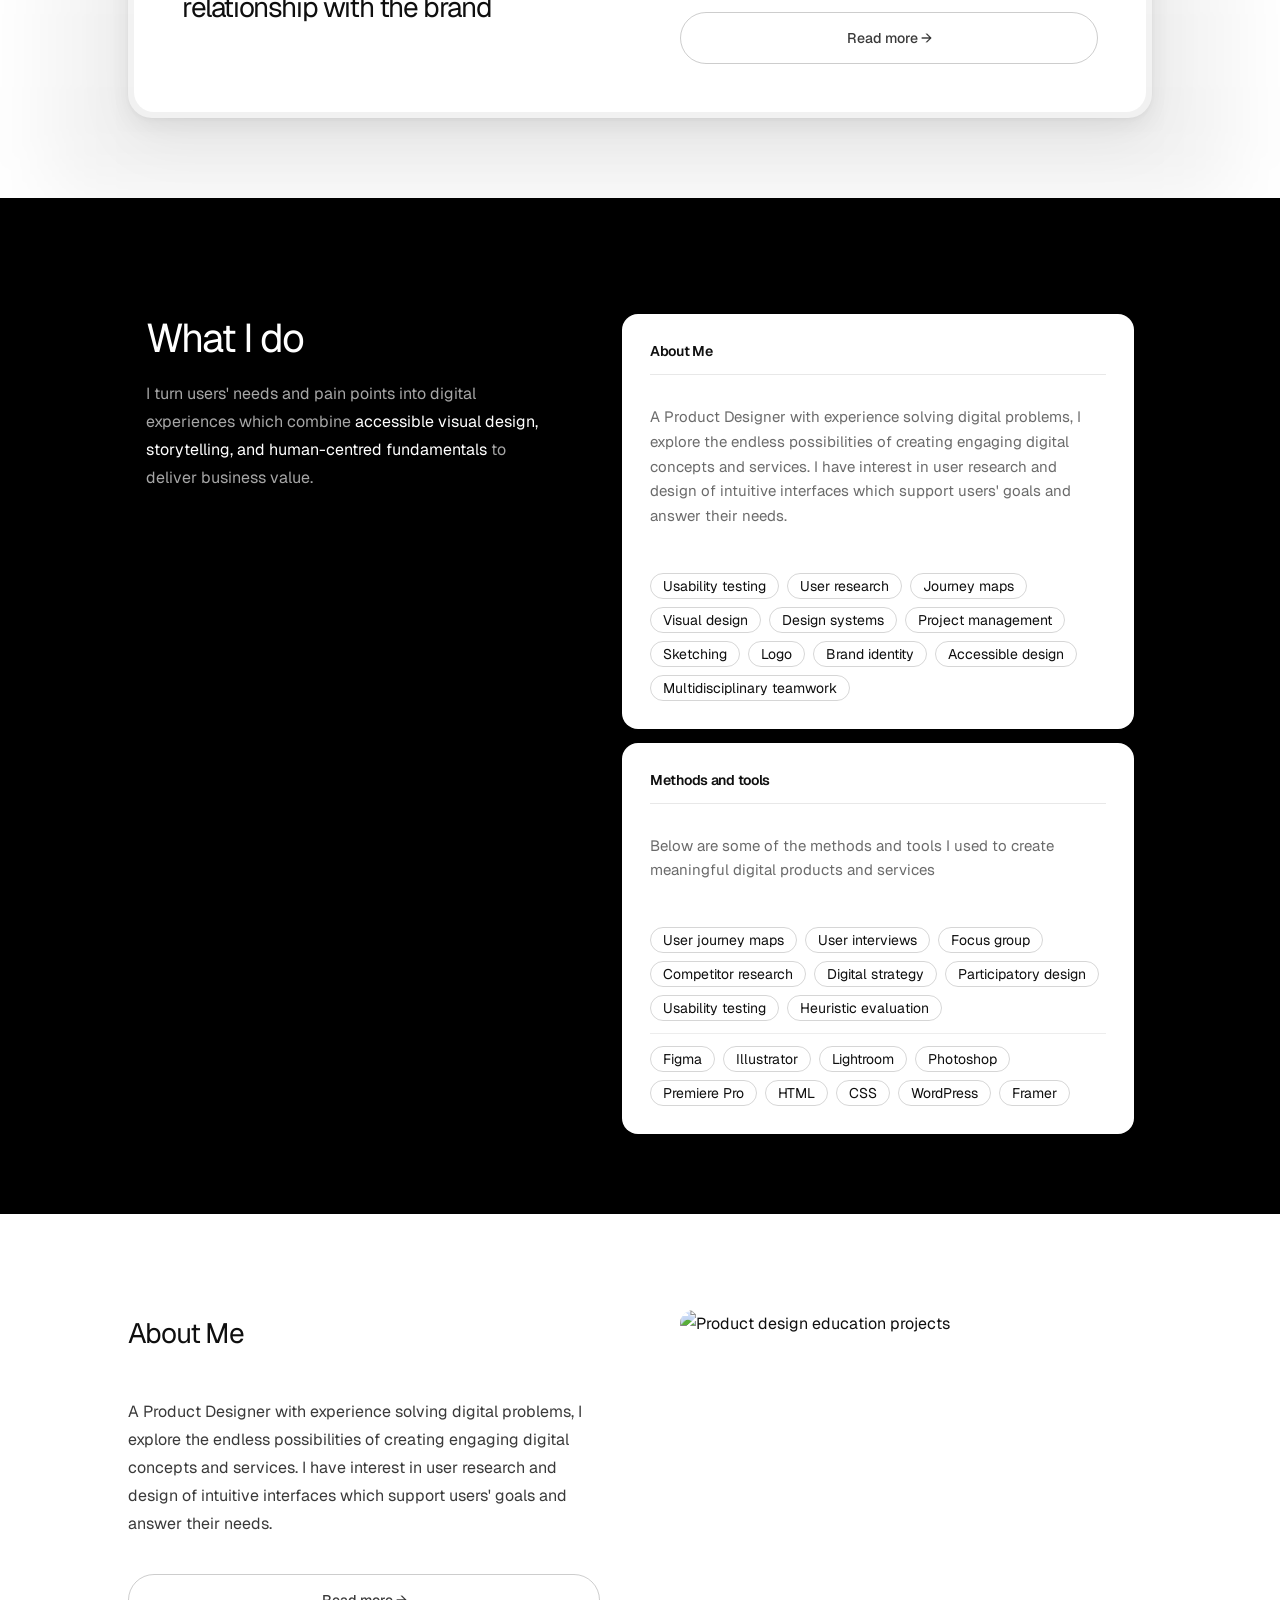
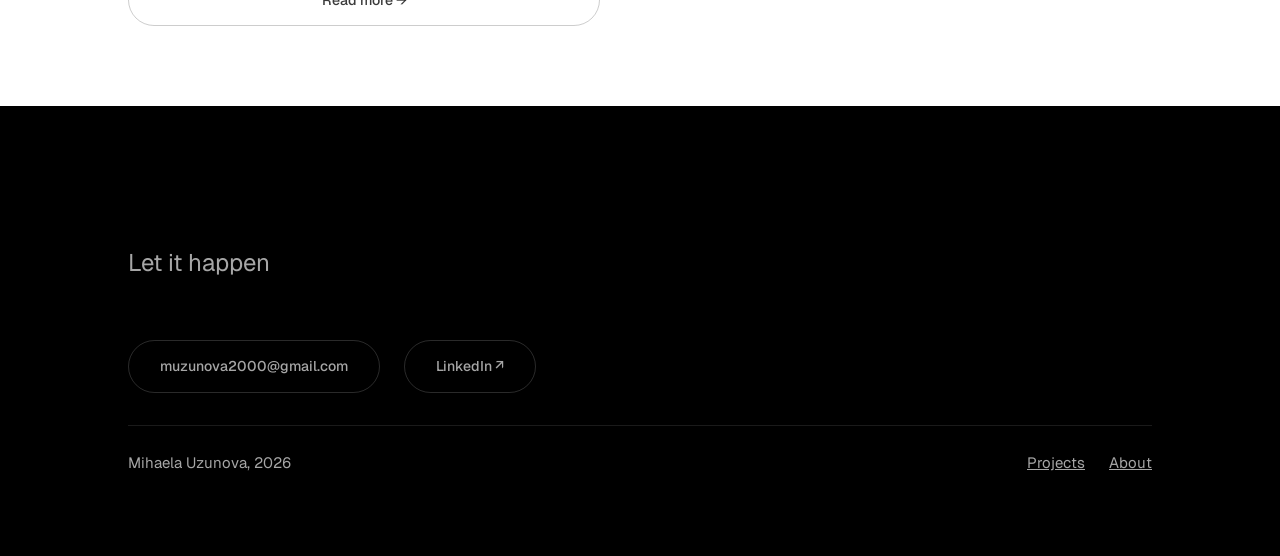
==== commit e60be69a: "top headline" ====
--- a/index.html
+++ b/index.html
@@ -80,13 +80,11 @@
 
   <!-- ── PROJECTS PANEL ───────────────────────────────────── -->
   <!-- White section rounding at bottom, padded 120px sides + 180px bottom -->
-    <div class="projects-title">
-        <span class="project-entry__eyebrow">— Related projects</span>
-    </div>
-    
   <section class="panel panel--round-bottom projects-panel" aria-label="Selected Work">
   <div class="panel__inner">
-  
+        <div class="projects-title">
+        <span class="project-entry__eyebrow">— Related projects</span>
+        </div>
       <!-- ── PROJECT CARD: Energym ─────────────────── -->
        <div class="project-entry reveal" style="--reveal-delay: 160ms">
 
--- a/style.css
+++ b/style.css
@@ -398,7 +398,7 @@
 .project-entry { position: relative; }
 .project-entry__eyebrow {
   position: absolute;
-  top: -40px; left: 0;
+  top: 40px; left: 0;
   font-size: var(--fs-h3);
   font-weight: 500;
   color: var(--color-text-muted);
@@ -1403,7 +1403,7 @@
 .case-more__thumb img { width: 100%; height: 100%; object-fit: cover; }
 
 #energym_solution {
-  width: 100%;
+  width: 50%;
   max-width: 1024px;
   display: flex;
   flex-direction: row;
@@ -1413,7 +1413,6 @@
 
 #energym_video{
   margin-top: -50px;
-  width: 50%;
 }
 
 /* ── 16. LIGHTBOX ────────────────────────────────────────── */
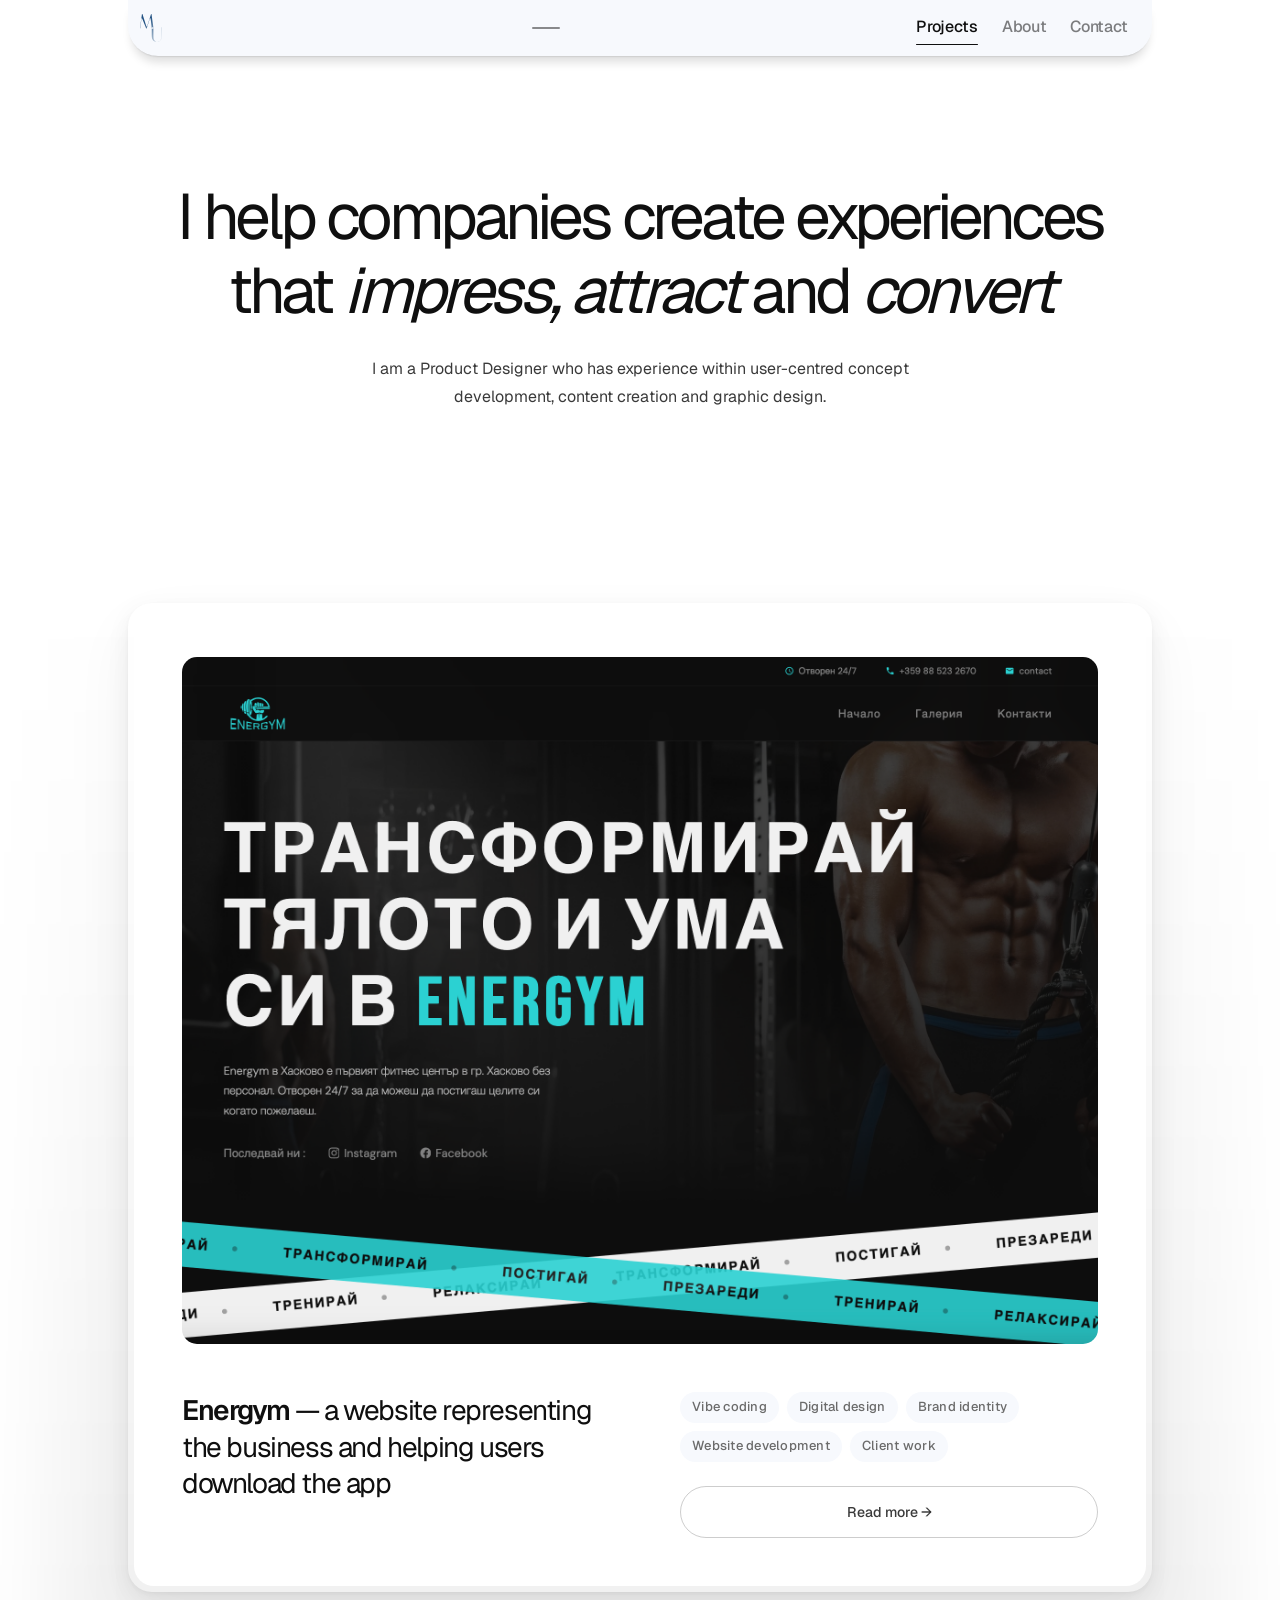
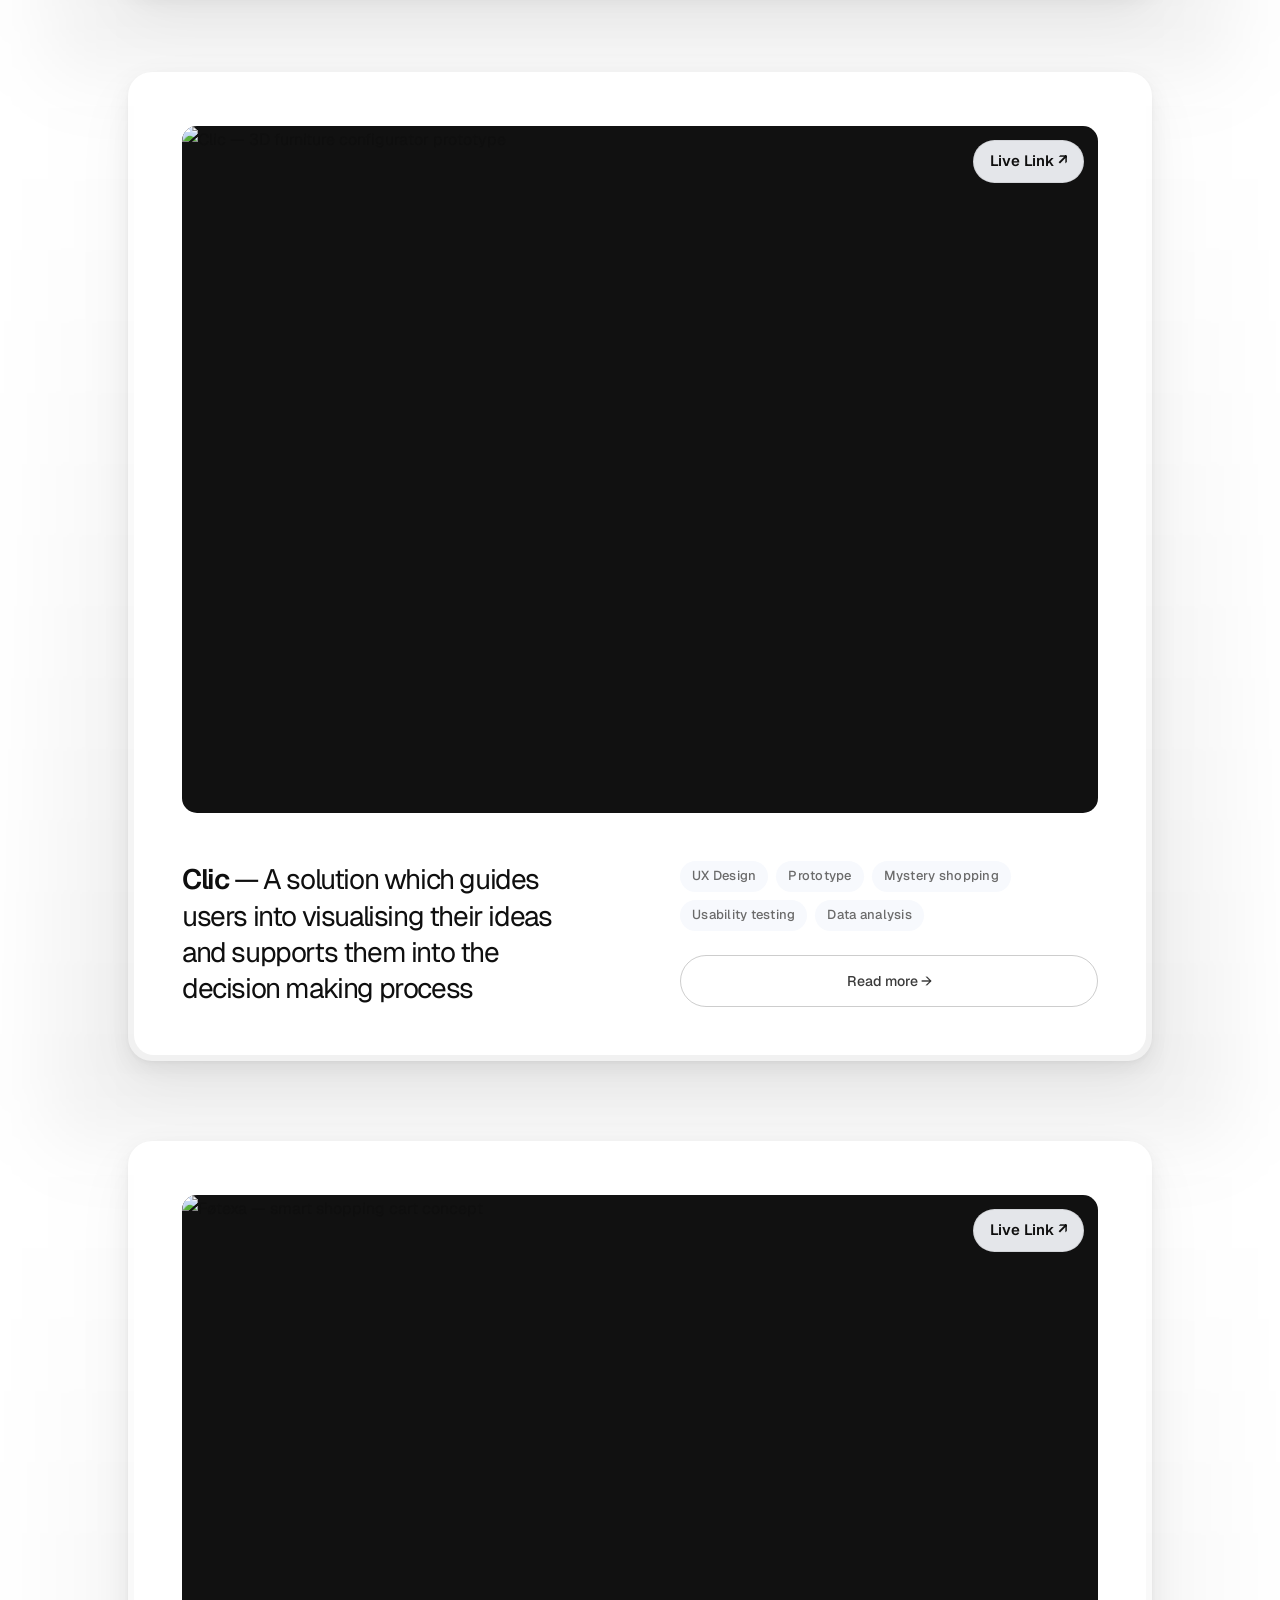
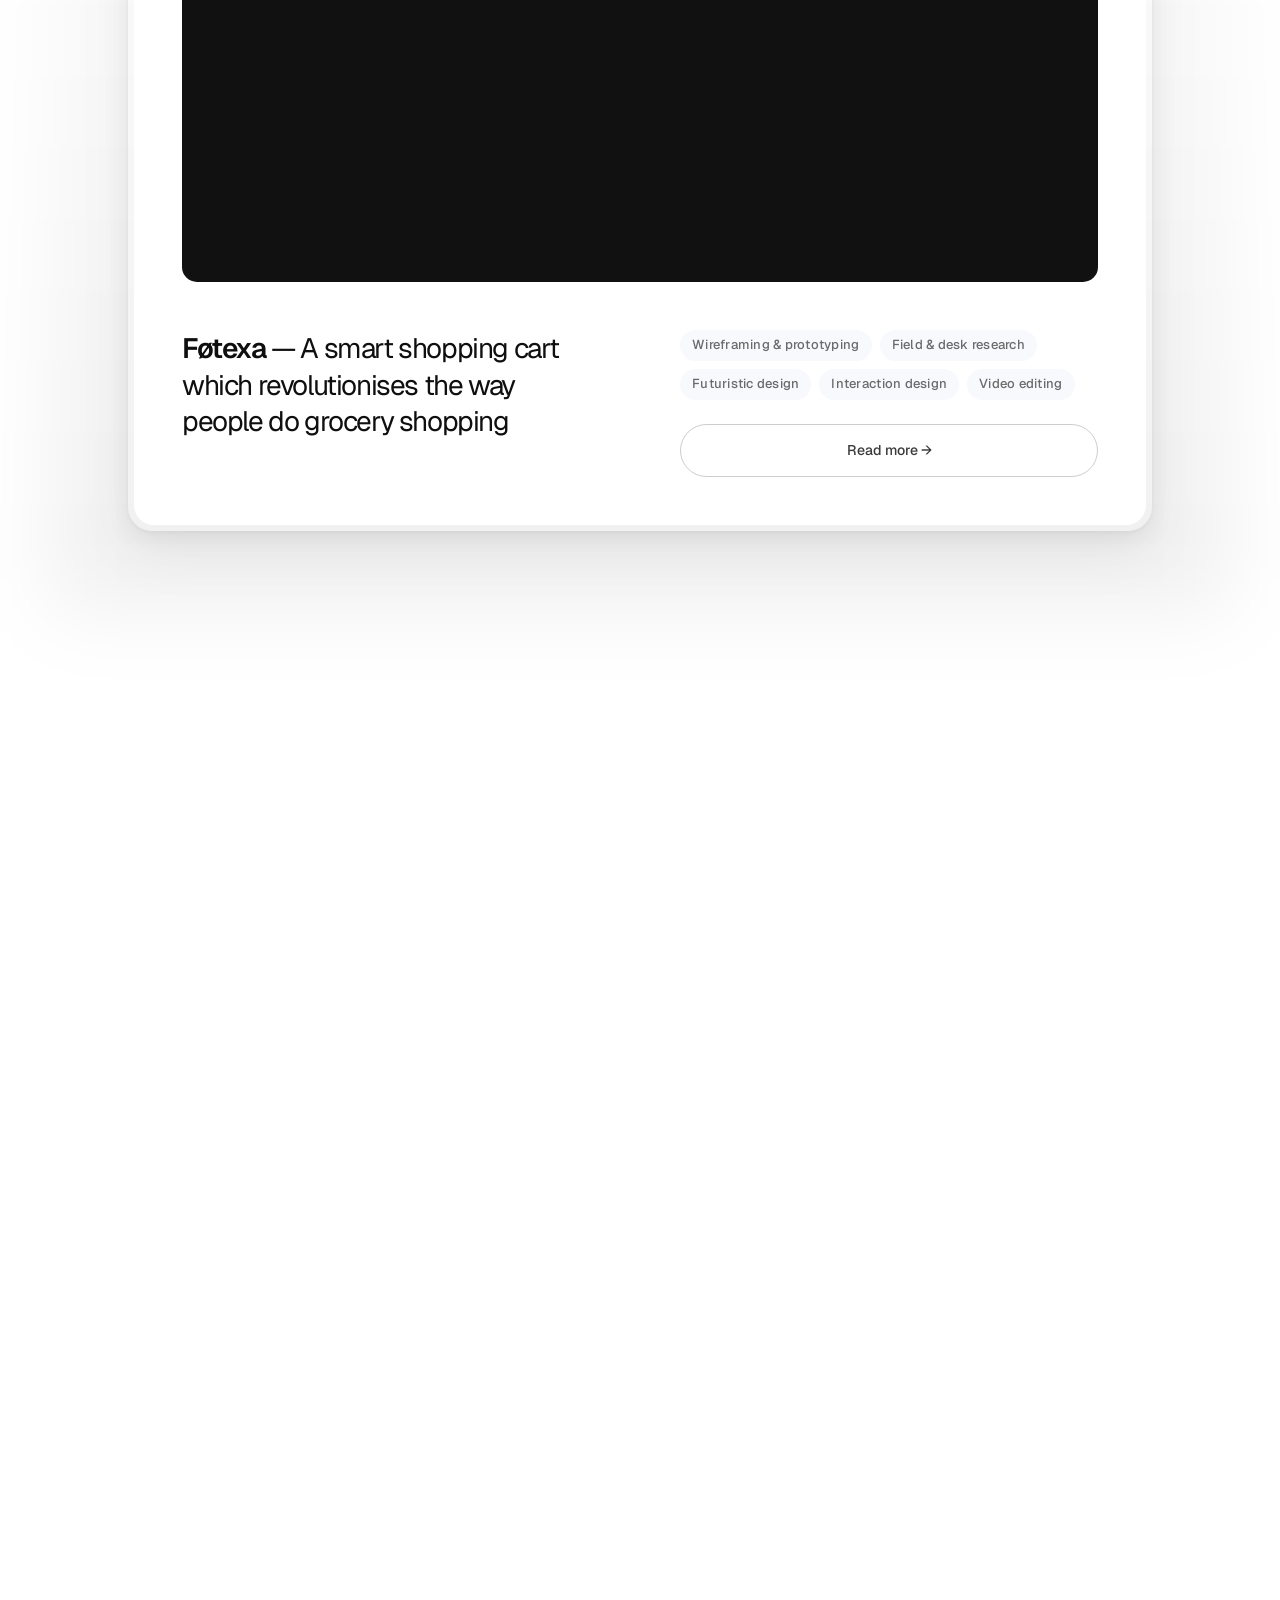
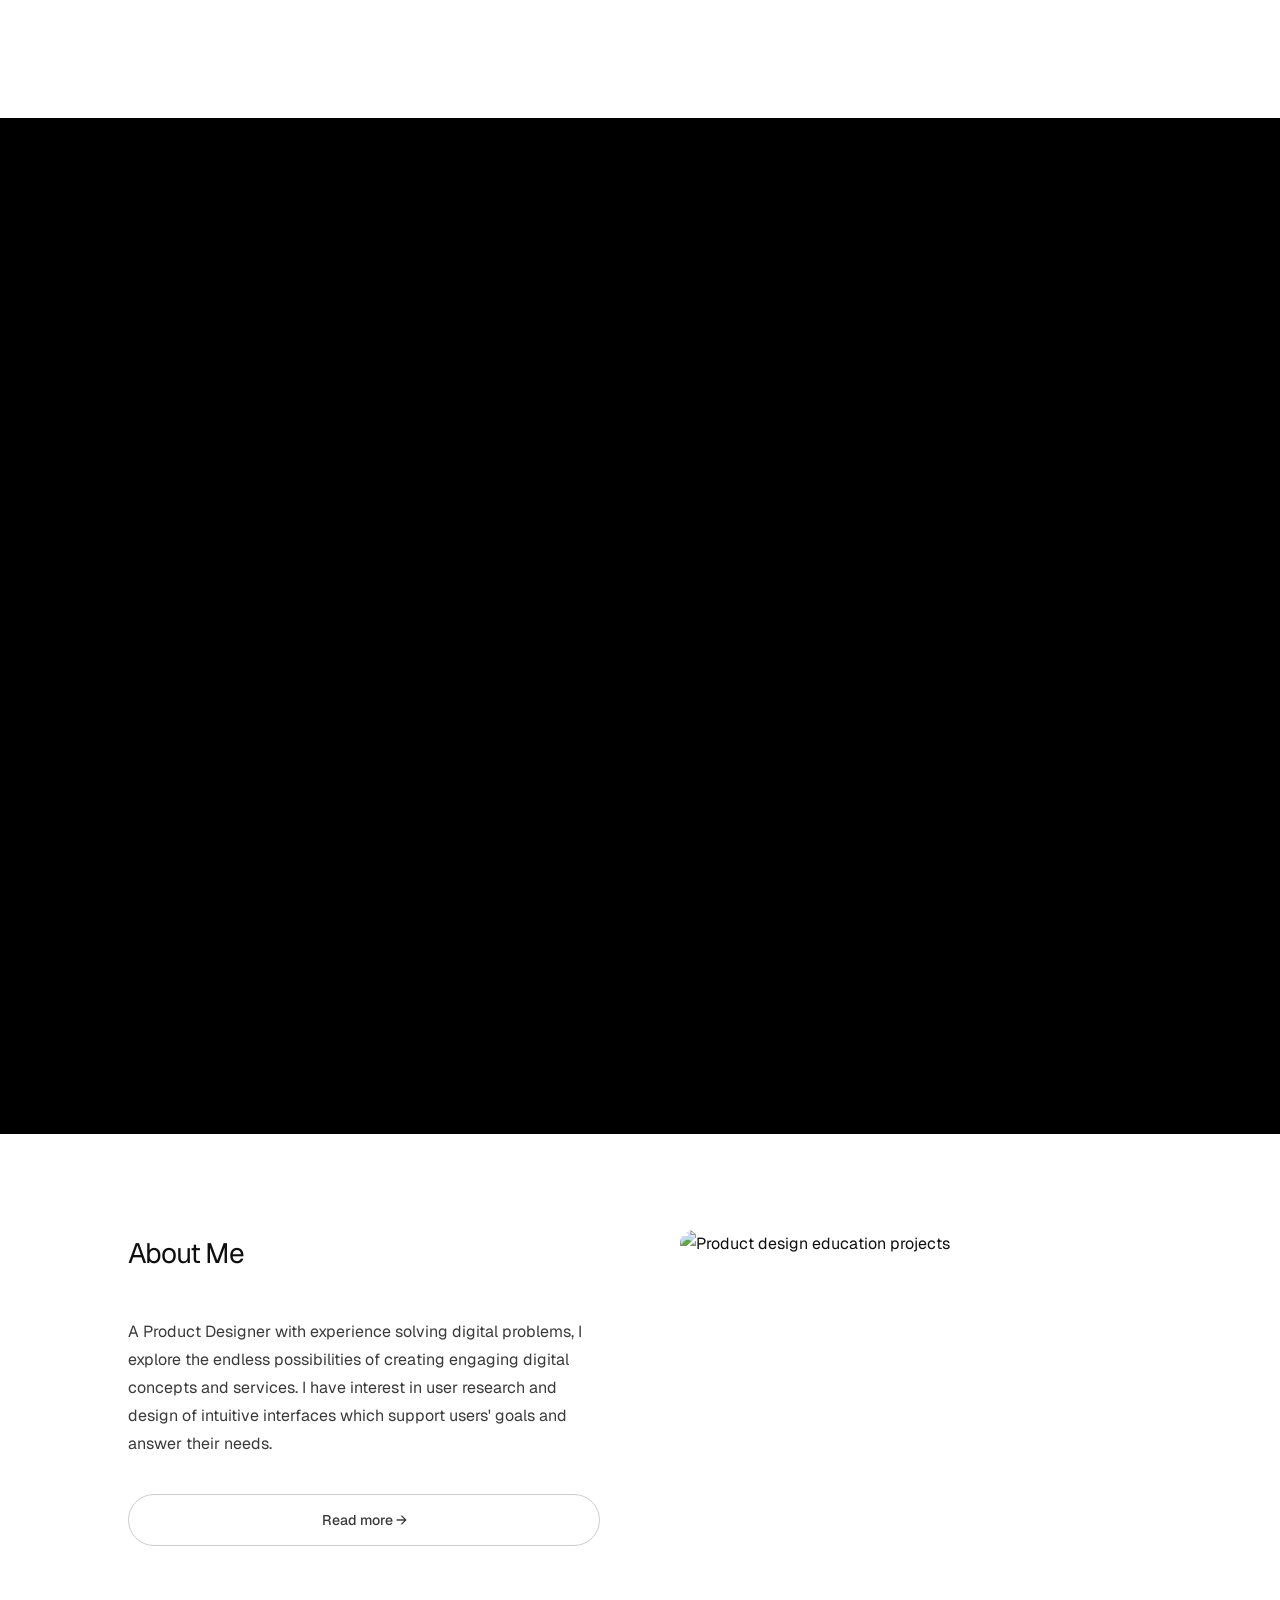
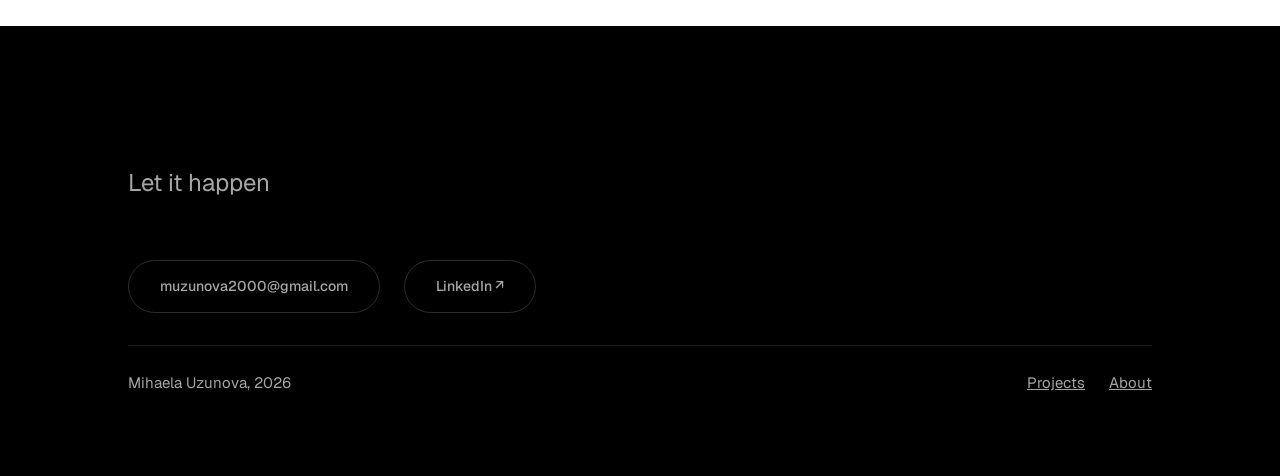
==== commit d032f0fb: "project title" ====
--- a/index.html
+++ b/index.html
@@ -82,11 +82,12 @@
   <!-- White section rounding at bottom, padded 120px sides + 180px bottom -->
   <section class="panel panel--round-bottom projects-panel" aria-label="Selected Work">
   <div class="panel__inner">
+      <!-- ── PROJECT CARD: Energym ─────────────────── -->
+  
+       <div class="project-entry reveal" style="--reveal-delay: 160ms">
         <div class="projects-title">
         <span class="project-entry__eyebrow">— Related projects</span>
         </div>
-      <!-- ── PROJECT CARD: Energym ─────────────────── -->
-       <div class="project-entry reveal" style="--reveal-delay: 160ms">
 
         <div class="project-card">
           <div class="project-card__shadow" aria-hidden="true"></div>
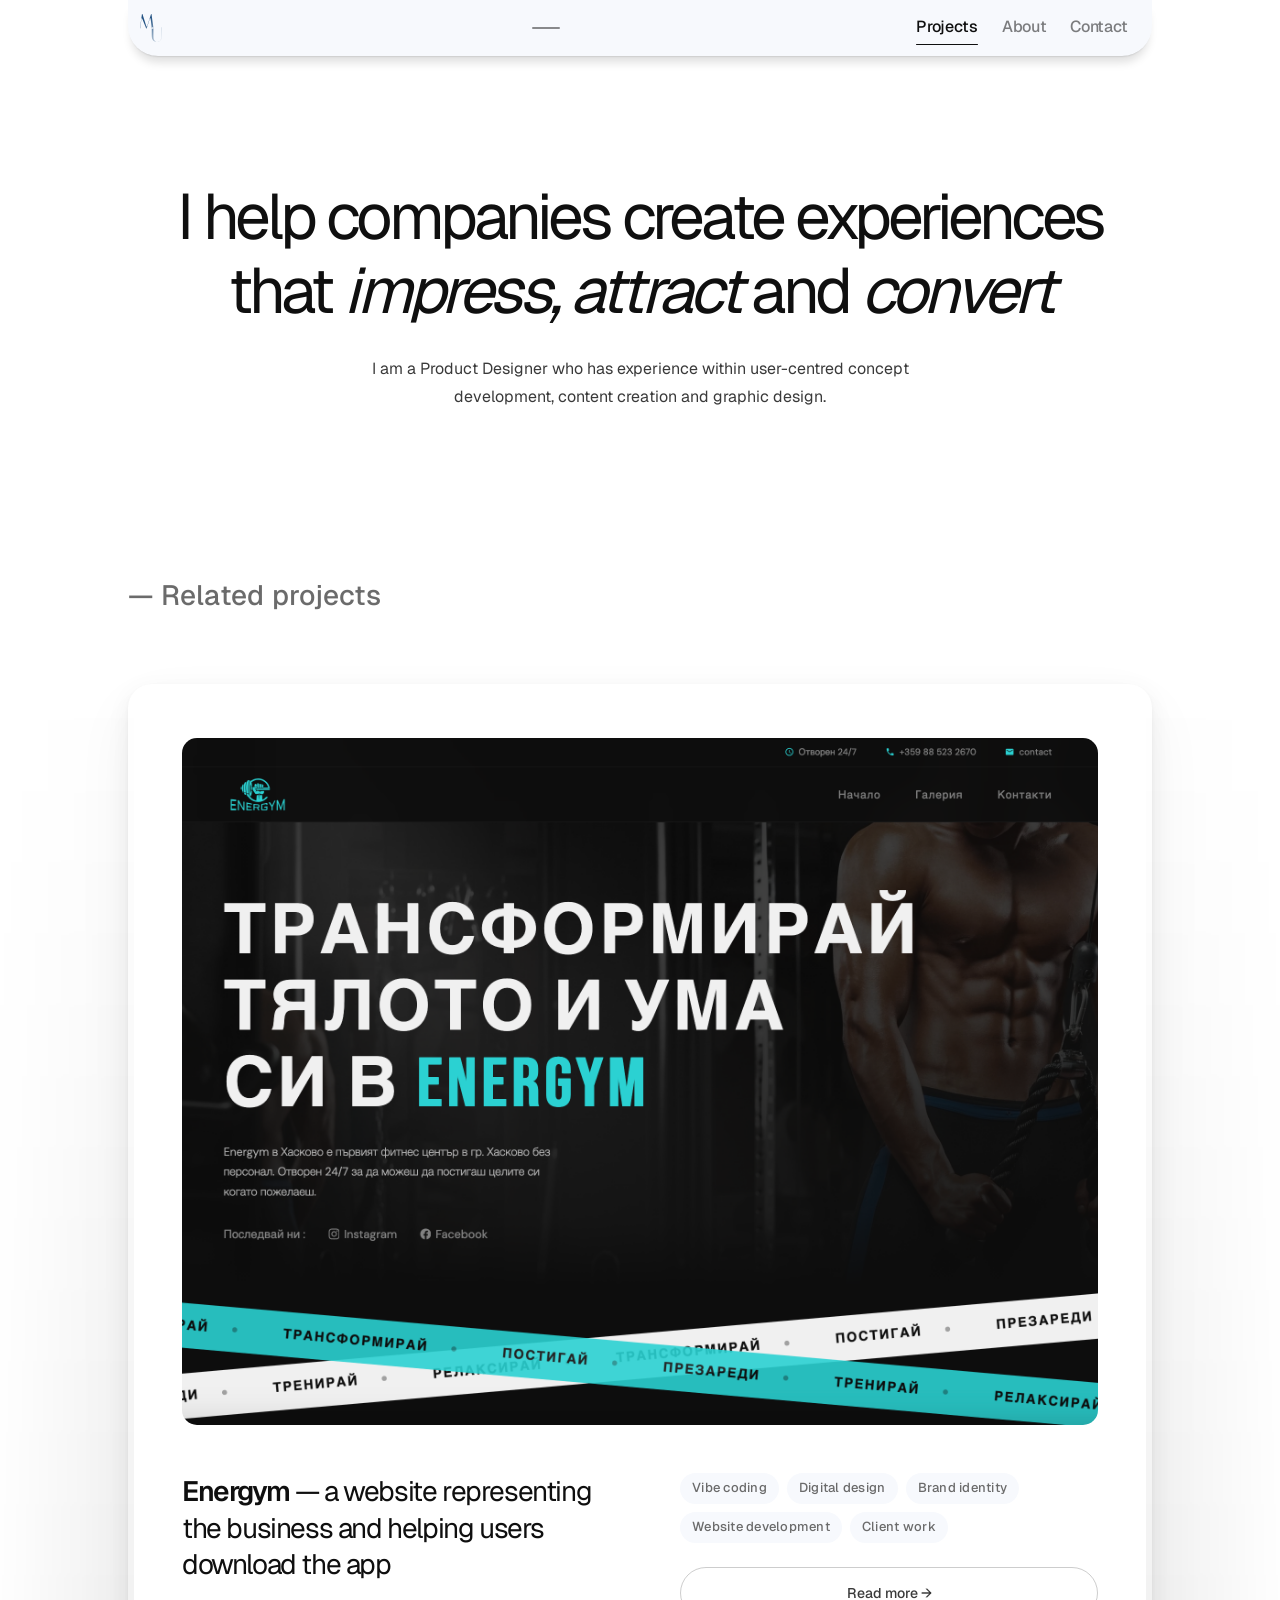
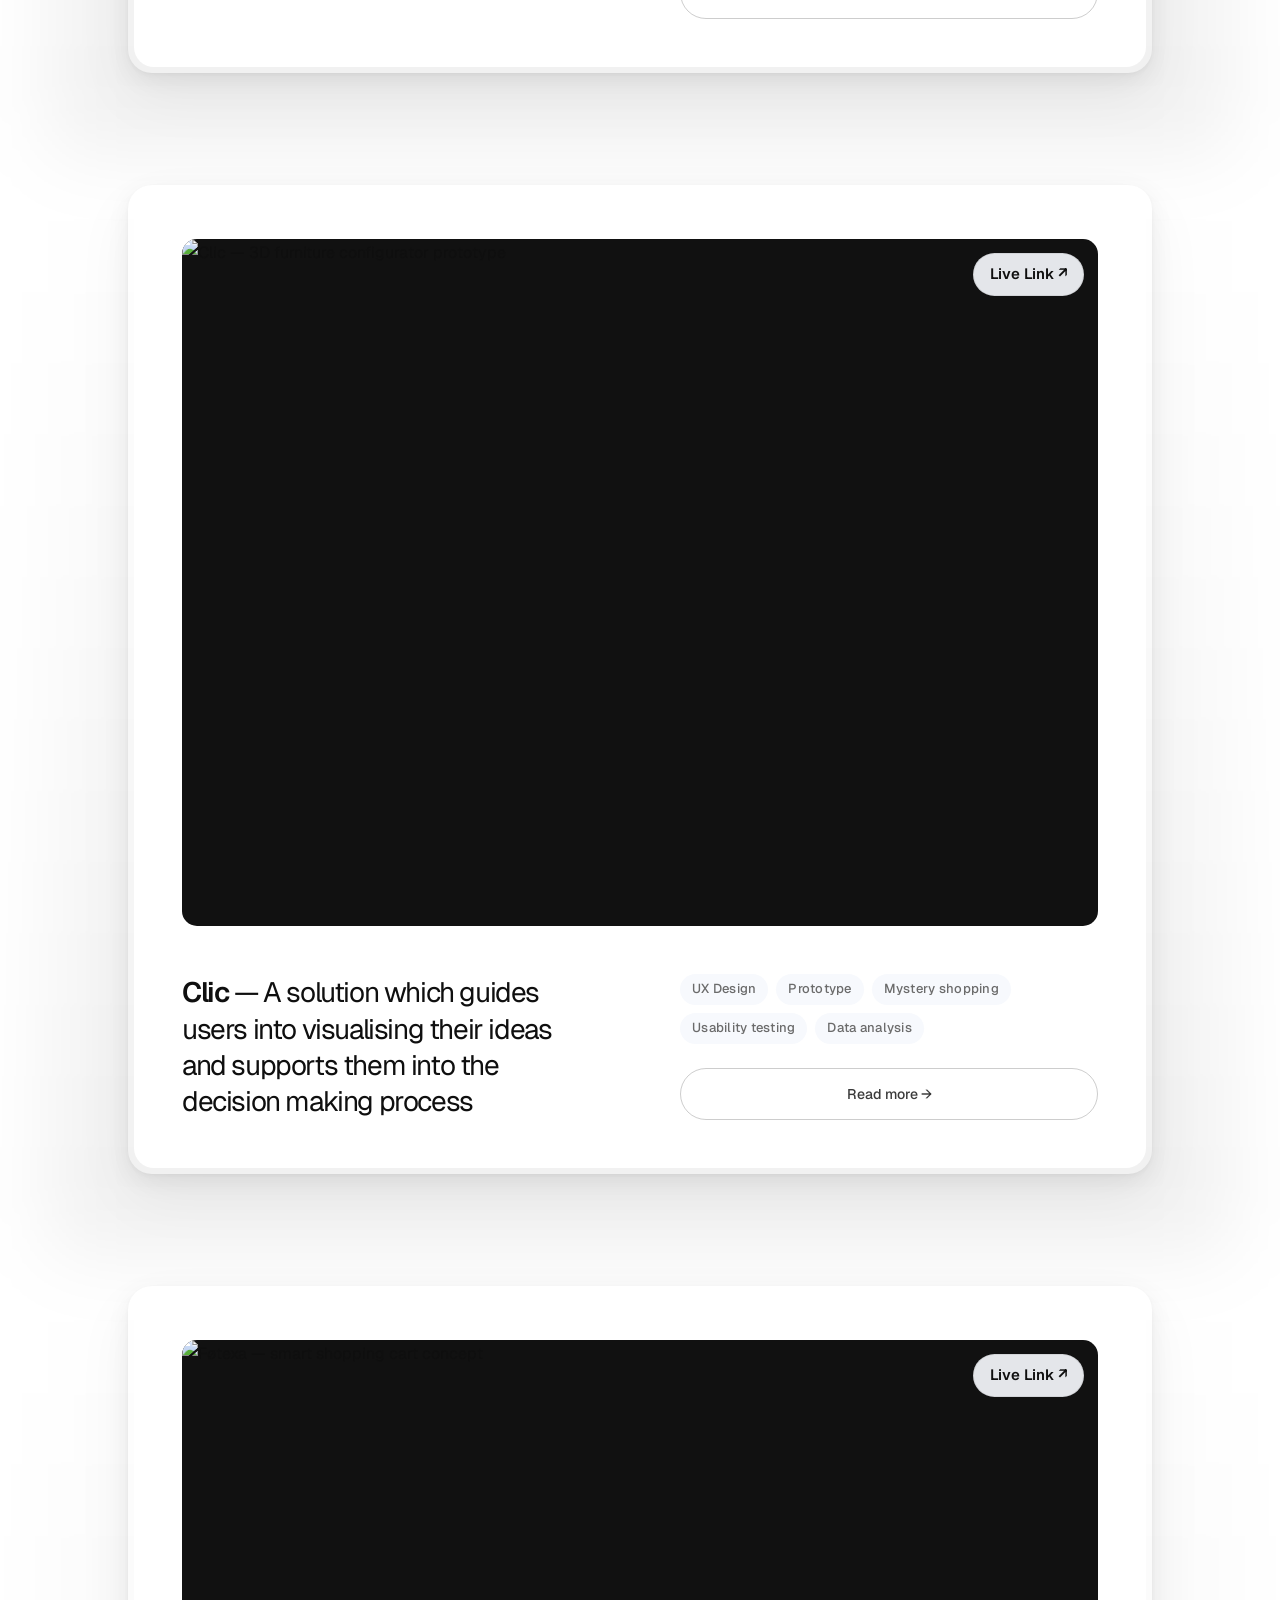
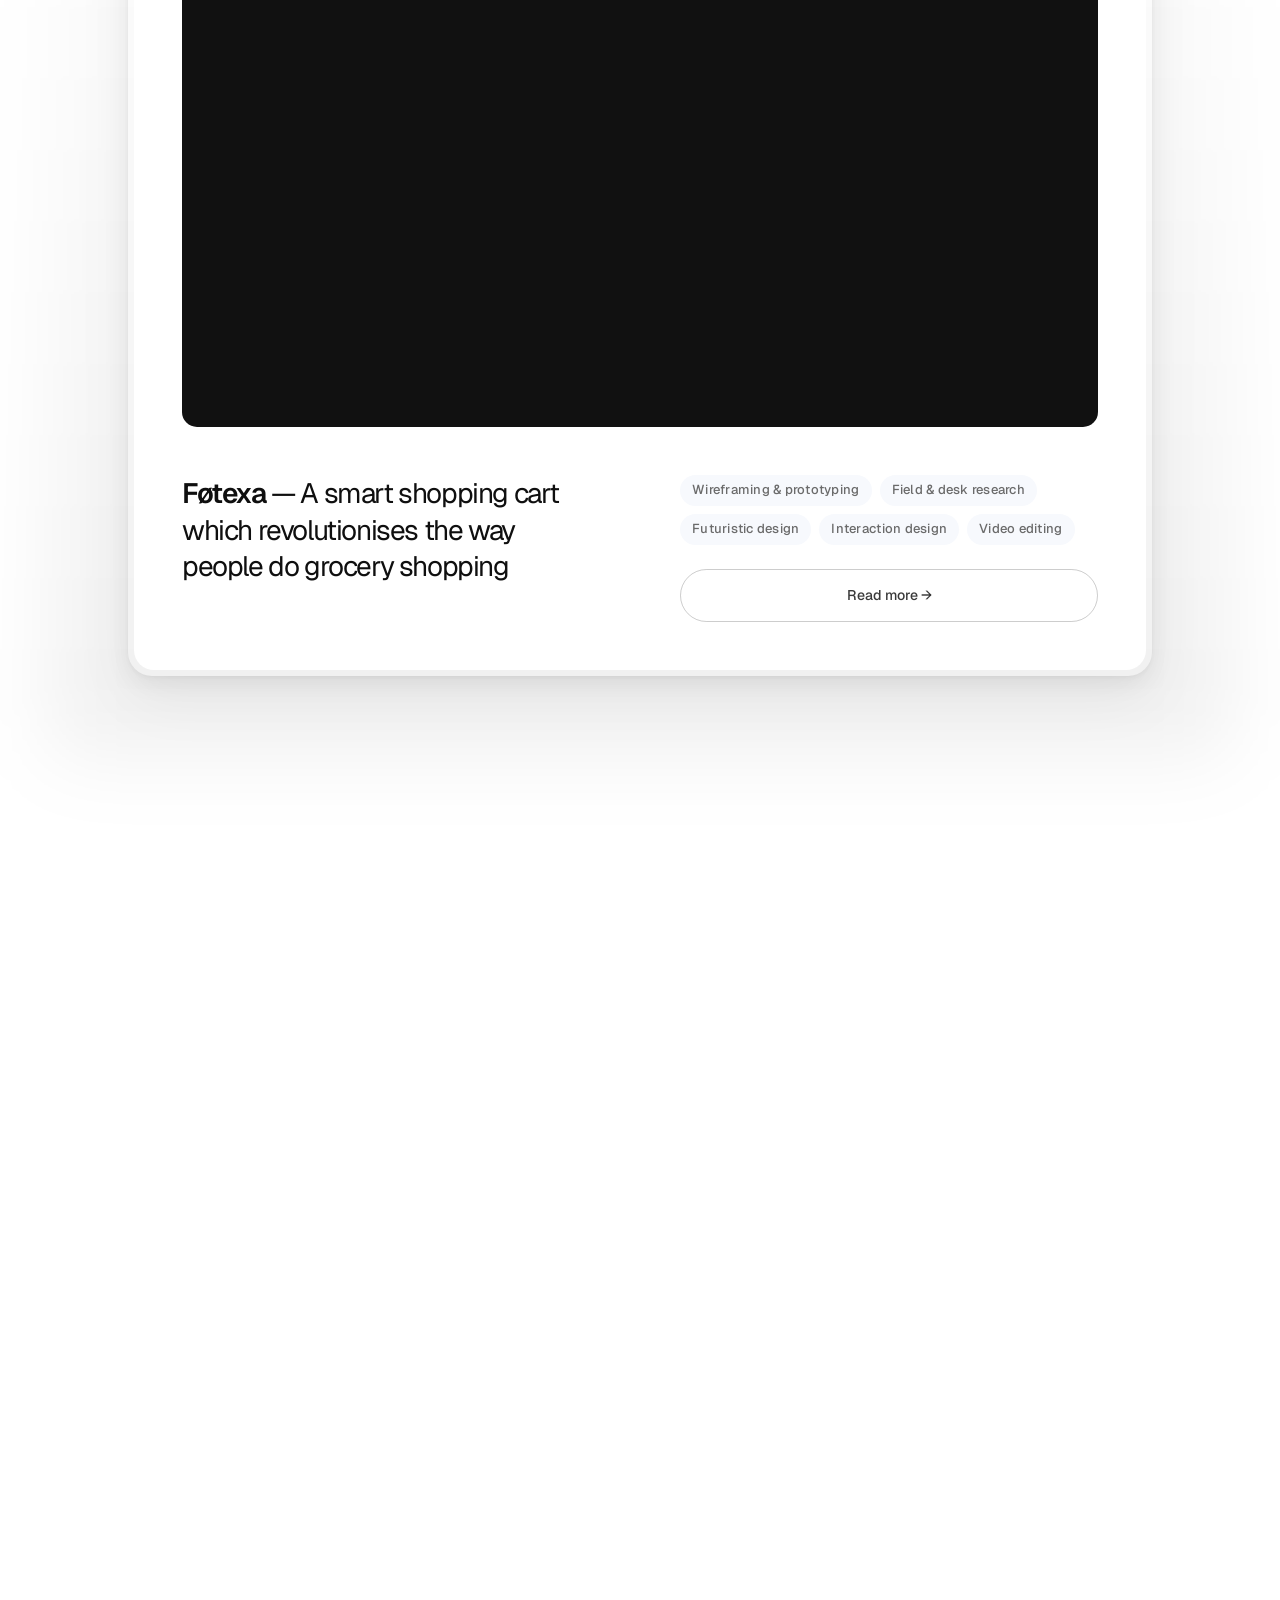
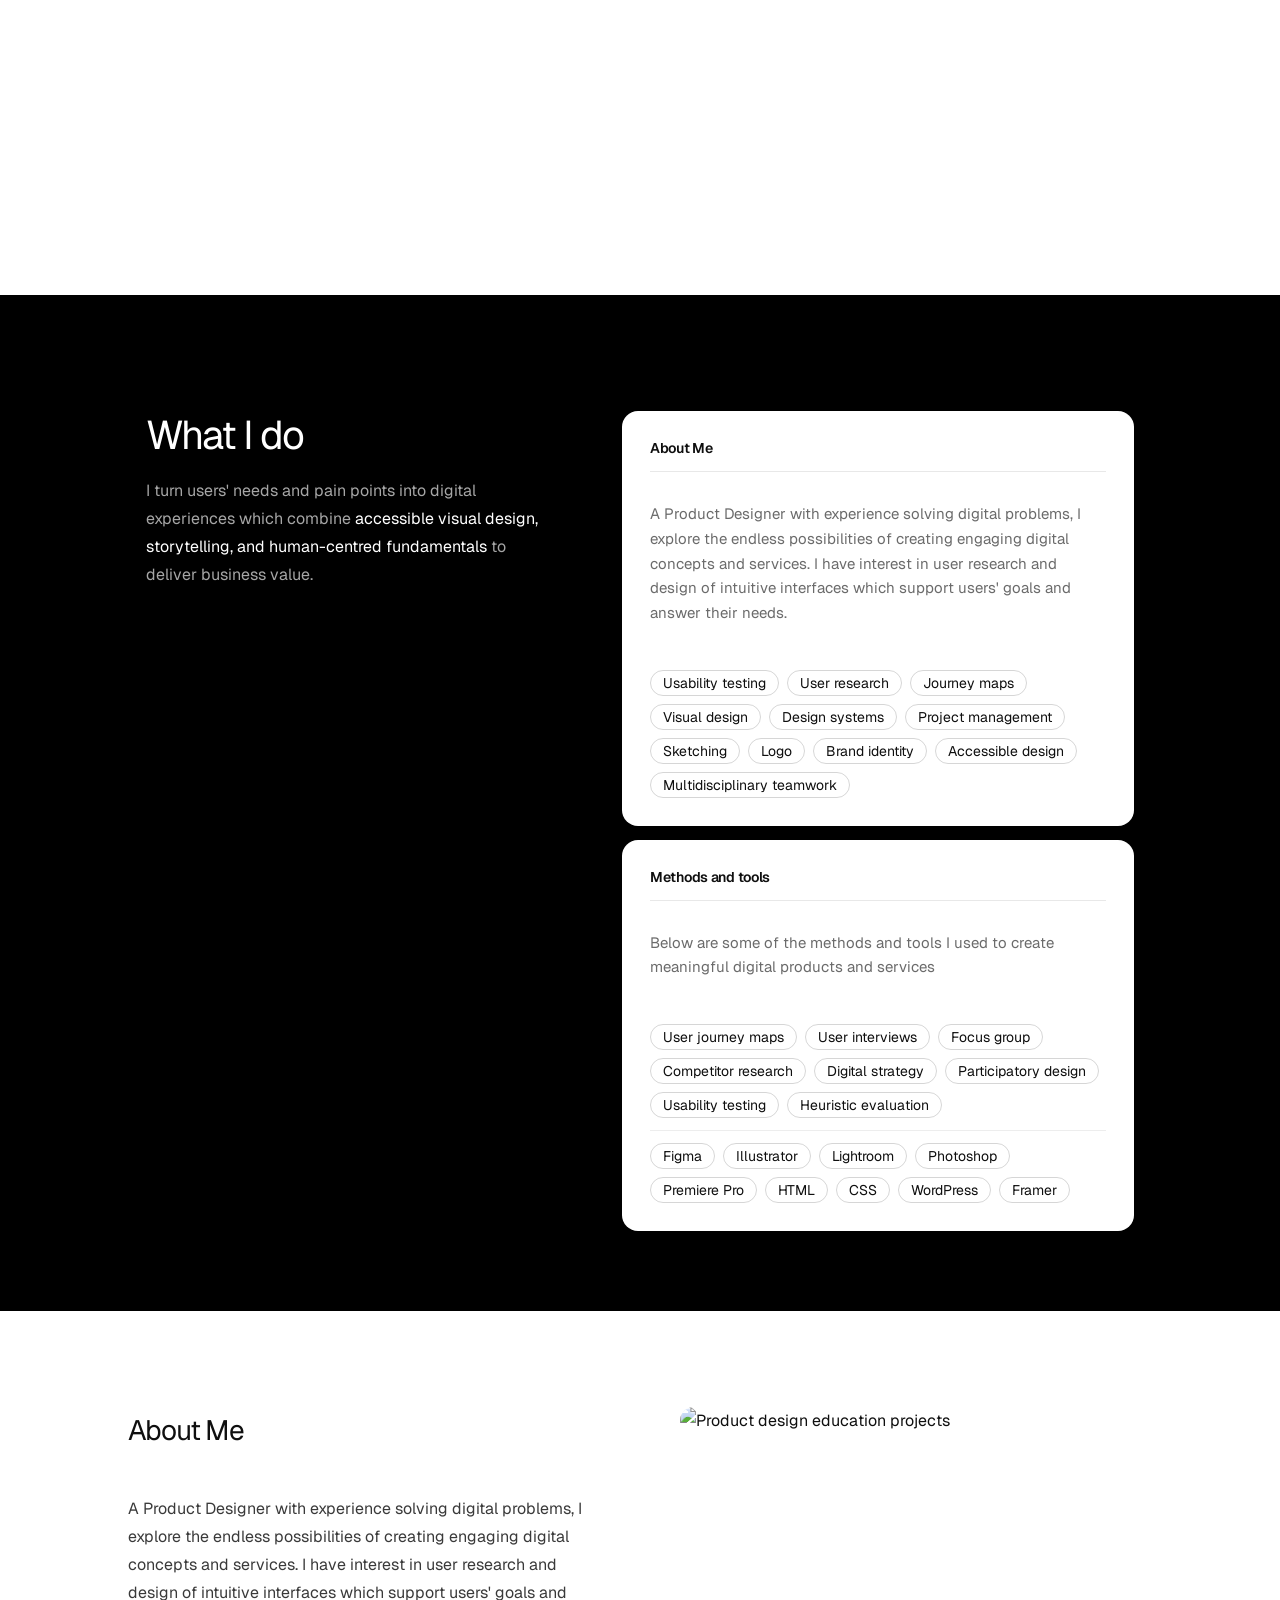
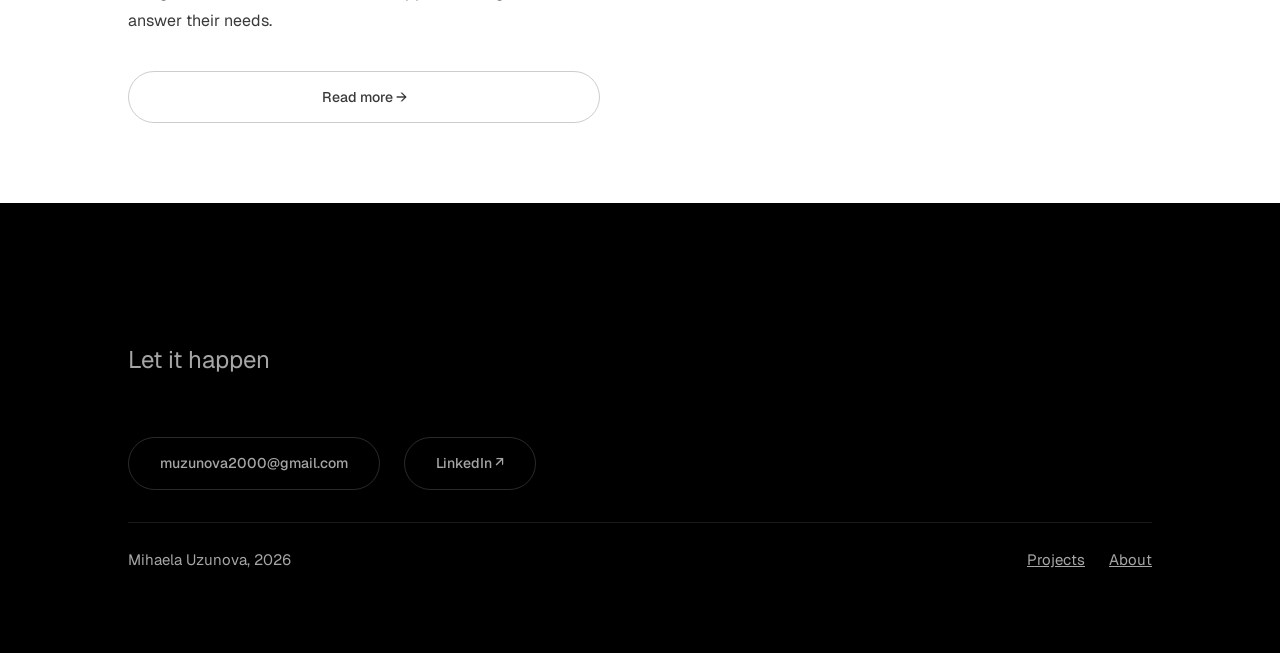
==== commit 6aeaf3c3: "update" ====
--- a/index.html
+++ b/index.html
@@ -227,7 +227,7 @@
           <div class="project-card__inner">
 
             <div class="project-card__image-wrap">
-              <a href="project-book-technician.html" class="project-card__image-link" aria-label="View Book a Technician case study">
+              <a href="project-grundfos.html" class="project-card__image-link" aria-label="View Book a Technician case study">
                 <img class="project-card__image"
                      src="assets/images/project-book-technician-thumb.svg"
                      data-fallback="https://framerusercontent.com/images/NDYQ9pjAjBEgIitewU9suz3Yts.png"
--- a/style.css
+++ b/style.css
@@ -338,6 +338,7 @@
 
 #panel-freelance { width: 100%; max-width: 1024px; }
 
+
 /* ── 5. HERO SECTION ──────────────────────────────────────── */
 .hero {
   padding-top: var(--space-hero-top);
@@ -397,7 +398,6 @@
 }
 .project-entry { position: relative; }
 .project-entry__eyebrow {
-  position: absolute;
   top: 40px; left: 0;
   font-size: var(--fs-h3);
   font-weight: 500;
@@ -413,6 +413,7 @@
   transition: transform var(--dur-base) var(--ease-out),
               box-shadow var(--dur-base) var(--ease-out);
   overflow: visible;
+  margin-top: 32px;
 }
 .project-card__shadow {
   position: absolute;
@@ -1346,10 +1347,16 @@
   height: 100%;
   max-width: 1024px;
   flex-direction: column;   
-  gap: 64px;                   
+  gap: 32px;                   
   align-items: stretch;
   justify-content: space-between;
-}
+  margin-top: var(--space-col-gap);
+}
+.case-hero__image_aux {
+  width: 100%; border-radius: 15px;
+  overflow: hidden; background: #F7F7F7; aspect-ratio: 16/9; margin-top: 12px;
+}
+.case-hero__image_aux img { width: 100%; height: 100%; object-fit: cover; object-position: center; display: block; border-radius: 0; }
   
 .case-section__label-col {
   flex: 1 0 0; min-width: 0;
@@ -1378,7 +1385,11 @@
 }
 .case-section__image { border-radius: 15px; overflow: hidden; background: var(--color-surface); }
 .case-section__image img { width: 100%; display: block; }
-.case-section__image-row { display: flex; grid-template-columns: 1fr 1fr; gap: 12px; flex-wrap: wrap;}
+.case-section__image-row {display: flex;
+  flex-direction: row;
+  align-items: center;
+  gap: 48px;
+  flex-wrap: wrap;} 
 .case-section__image-row img { width: 100%; border-radius: 15px; display: block; object-fit: cover; object-position: center; }
 .case-role-list { display: flex; flex-direction: column; gap: 16px; }
 .case-role-item {
@@ -1397,13 +1408,16 @@
 .case-more { display: flex; flex-direction: row; align-items: center; gap: 48px; flex-wrap: wrap; }
 .case-more__copy { flex: 1 1 240px; min-width: 0; }
 .case-more__thumb {
-  flex: 0 1 260px; min-width: 140px;
+  flex: 0 1 260px; min-width: 240px;
   aspect-ratio: 16/10; border-radius: var(--r-thumb); overflow: hidden; background: var(--color-surface);
 }
 .case-more__thumb img { width: 100%; height: 100%; object-fit: cover; }
 
 #energym_solution {
-  width: 50%;
+  margin-top: var(--space-card-pad);
+  margin-bottom: var(--space-card-pad);
+  width: 100%;
+  height: 100%;
   max-width: 1024px;
   display: flex;
   flex-direction: row;
@@ -1412,7 +1426,8 @@
 }
 
 #energym_video{
-  margin-top: -50px;
+  max-width:100%;
+  height: 100%;
 }
 
 /* ── 16. LIGHTBOX ────────────────────────────────────────── */
@@ -1468,6 +1483,16 @@
 }
 .case-more__thumb {
   border-radius: 15px;
+}
+.case-more__thumb-energym {
+height: fit-content;
+flex: 0 1 260px; 
+min-width: 140px;
+min-height: auto;
+border-radius: var(--r-thumb); 
+overflow: hidden; 
+background: var(--color-surface);
+
 }
 
 /* ── NAV SCROLL LINE — remove hardcoded pixel initial so JS controls it ── */
@@ -1553,3 +1578,104 @@
   .hero__subheading.is-visible,
   .testimonial-slide { opacity: 1; transform: none; }
 }
+
+
+/*ADDITIONAL DEYAILS TRYOUT*/
+.more-card {
+  max-width: 1024px;
+  background: var(--white);
+  margin-bottom: 40px;
+  border-radius: 16px;
+  border: 1px solid rgba(0,0,0,.05);
+  box-shadow:
+    0 1px 2px rgba(0,0,0,.04),
+    0 4px 12px rgba(0,0,0,.05),
+    0 12px 40px rgba(0,0,0,.04);
+  overflow: hidden;
+  display: grid;
+  grid-template-columns: 1fr 1fr;
+  transition: transform .35s var(--ease), box-shadow .35s var(--ease);
+}
+.more-media {
+  position: relative;
+  overflow: hidden;
+  /* aspect-ratio keeps height proportional instead of fixed min-height */
+  aspect-ratio: 4/3;
+  background: #1a1818;
+  min-height: 0;               /* prevent overflow */
+}
+.more-media img {
+  position: absolute;
+  inset: 0;
+  width: 100%; height: 100%;
+  object-fit: contain;
+  transition: transform .6s var(--ease);
+  padding: 12px;
+}
+
+.project-card:hover .more-media img { transform: scale(1.04); }
+.more-badge {
+  position: absolute;
+  top: 14px; right: 14px;
+  background: rgba(247,249,253,.92);
+  backdrop-filter: blur(8px);
+  color: var(--black);
+  font-size: 12px;
+  font-weight: 500;
+  padding: 5px 13px;
+  border-radius: 244px;
+  border: 1px solid rgba(0,0,0,.06);
+  z-index: 2;
+  transition: background .2s, color .2s, transform .18s;
+  white-space: nowrap;
+}
+.more-badge:hover { background: var(--color-text-body); color: var(--color-white); transform: scale(1.04); }
+/* Body side */
+.more-body {
+  padding: clamp(24px, 4vw, 48px);
+  display: flex;
+  flex-direction: column;
+  justify-content: center;
+  gap: 14px;
+  min-width: 0;                /* prevent flex overflow */
+}
+.more-tags { display: flex; flex-wrap: wrap; gap: 8px; }
+.tag {
+  font-size: 11px;
+  font-weight: 500;
+  letter-spacing: .02em;
+  color: var(--text-80);
+  background: var(--color-nav-pill);
+  border-radius: 244px;
+  padding: 4px 12px;
+  white-space: nowrap;
+}
+.more-title {
+  font-size: clamp(16px, 1.8vw, 20px);
+  font-weight: 400;
+  letter-spacing: -0.04em;
+  line-height: 1.7em;
+  color: var(--black);
+}
+.more-title strong { font-weight: 600; }
+.more-meta { font-size: 13px; color: var(--text-40); }
+.more-cta {
+  font-size: 14px;
+  font-weight: 500;
+  color: var(--black);
+  display: inline-flex;
+  align-items: center;
+  gap: 4px;
+  width: fit-content;
+  margin-top: 4px;
+  transition: gap .3s;
+}
+.more-cta:hover { gap: 10px; }
+.more-badge:hover { background: var(--black); color: var(--white); transform: scale(1.04); }
+@media (max-width: 809px) { /* PROJECT CARD — stack vertically */
+  .more-card { grid-template-columns: 1fr; }
+  .more-media {
+    aspect-ratio: 16/9;        /* landscape ratio when stacked */
+    min-height: unset;
+  }
+}
